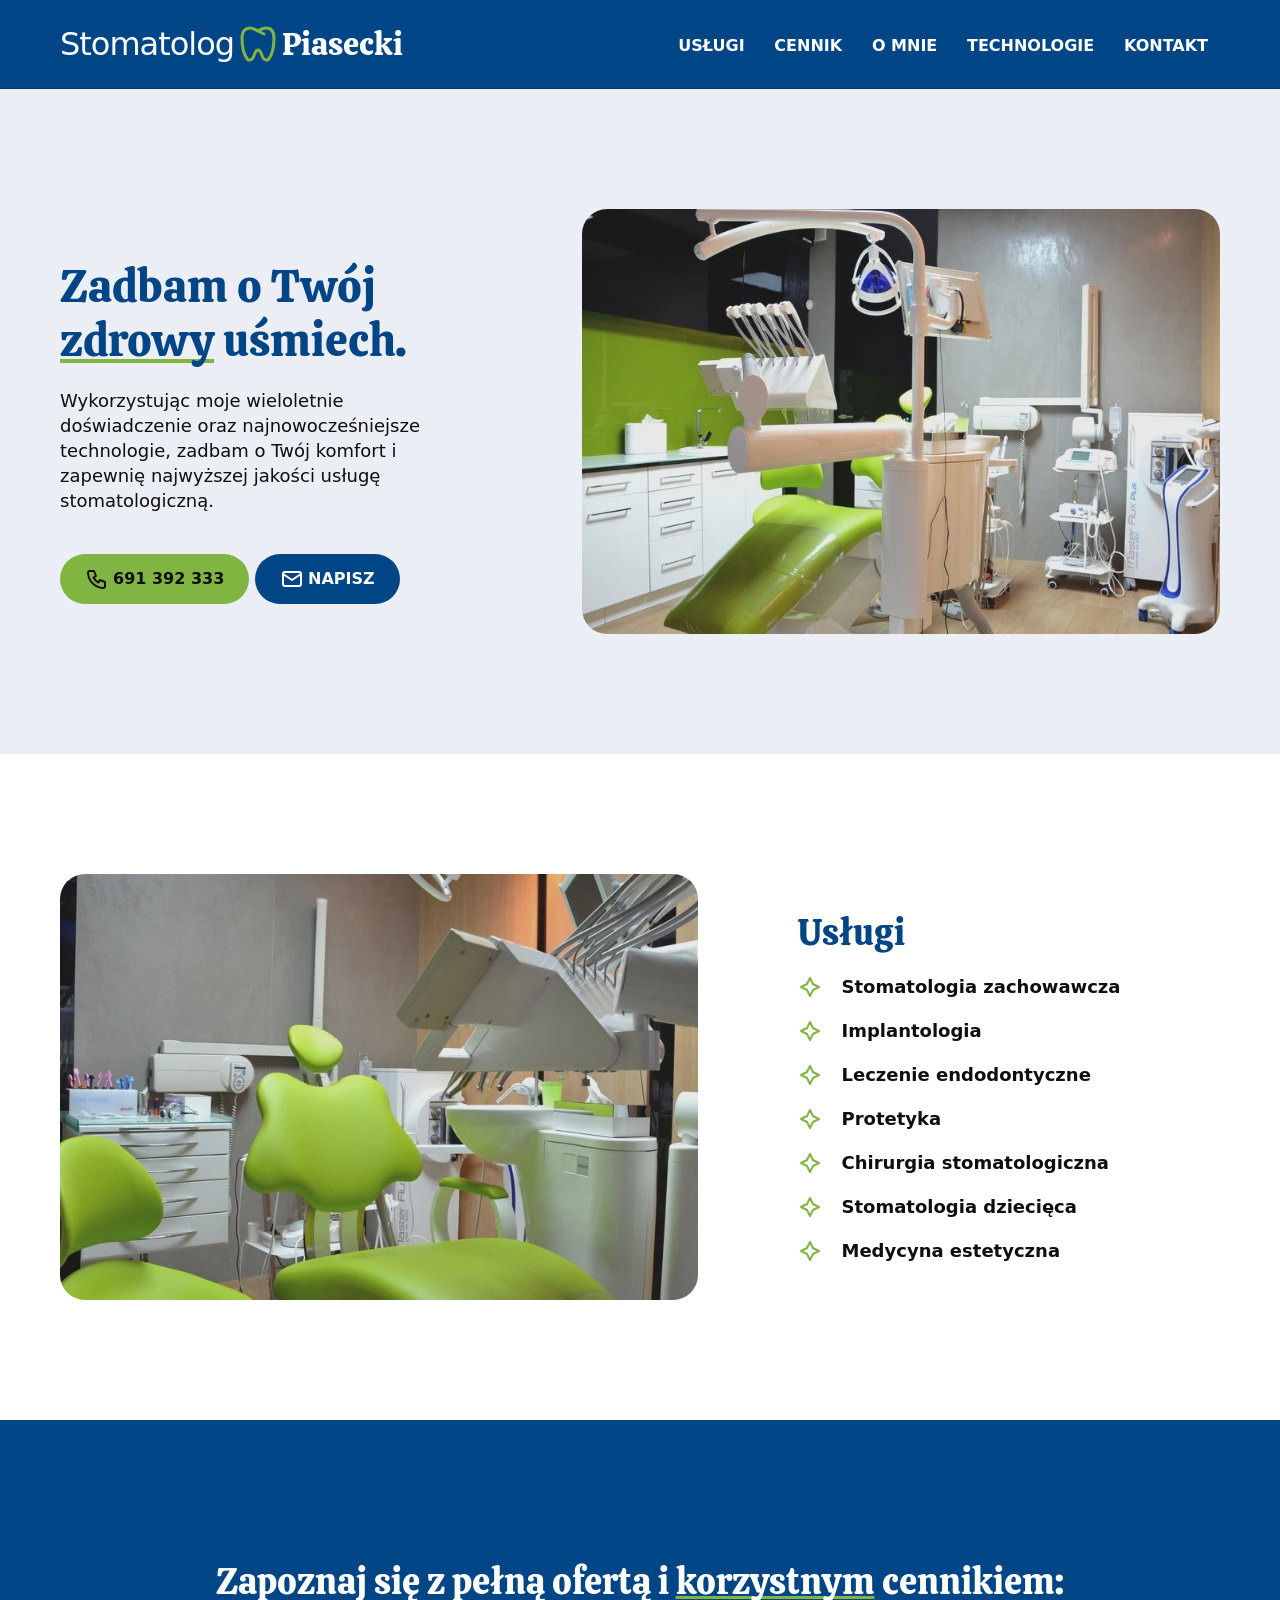
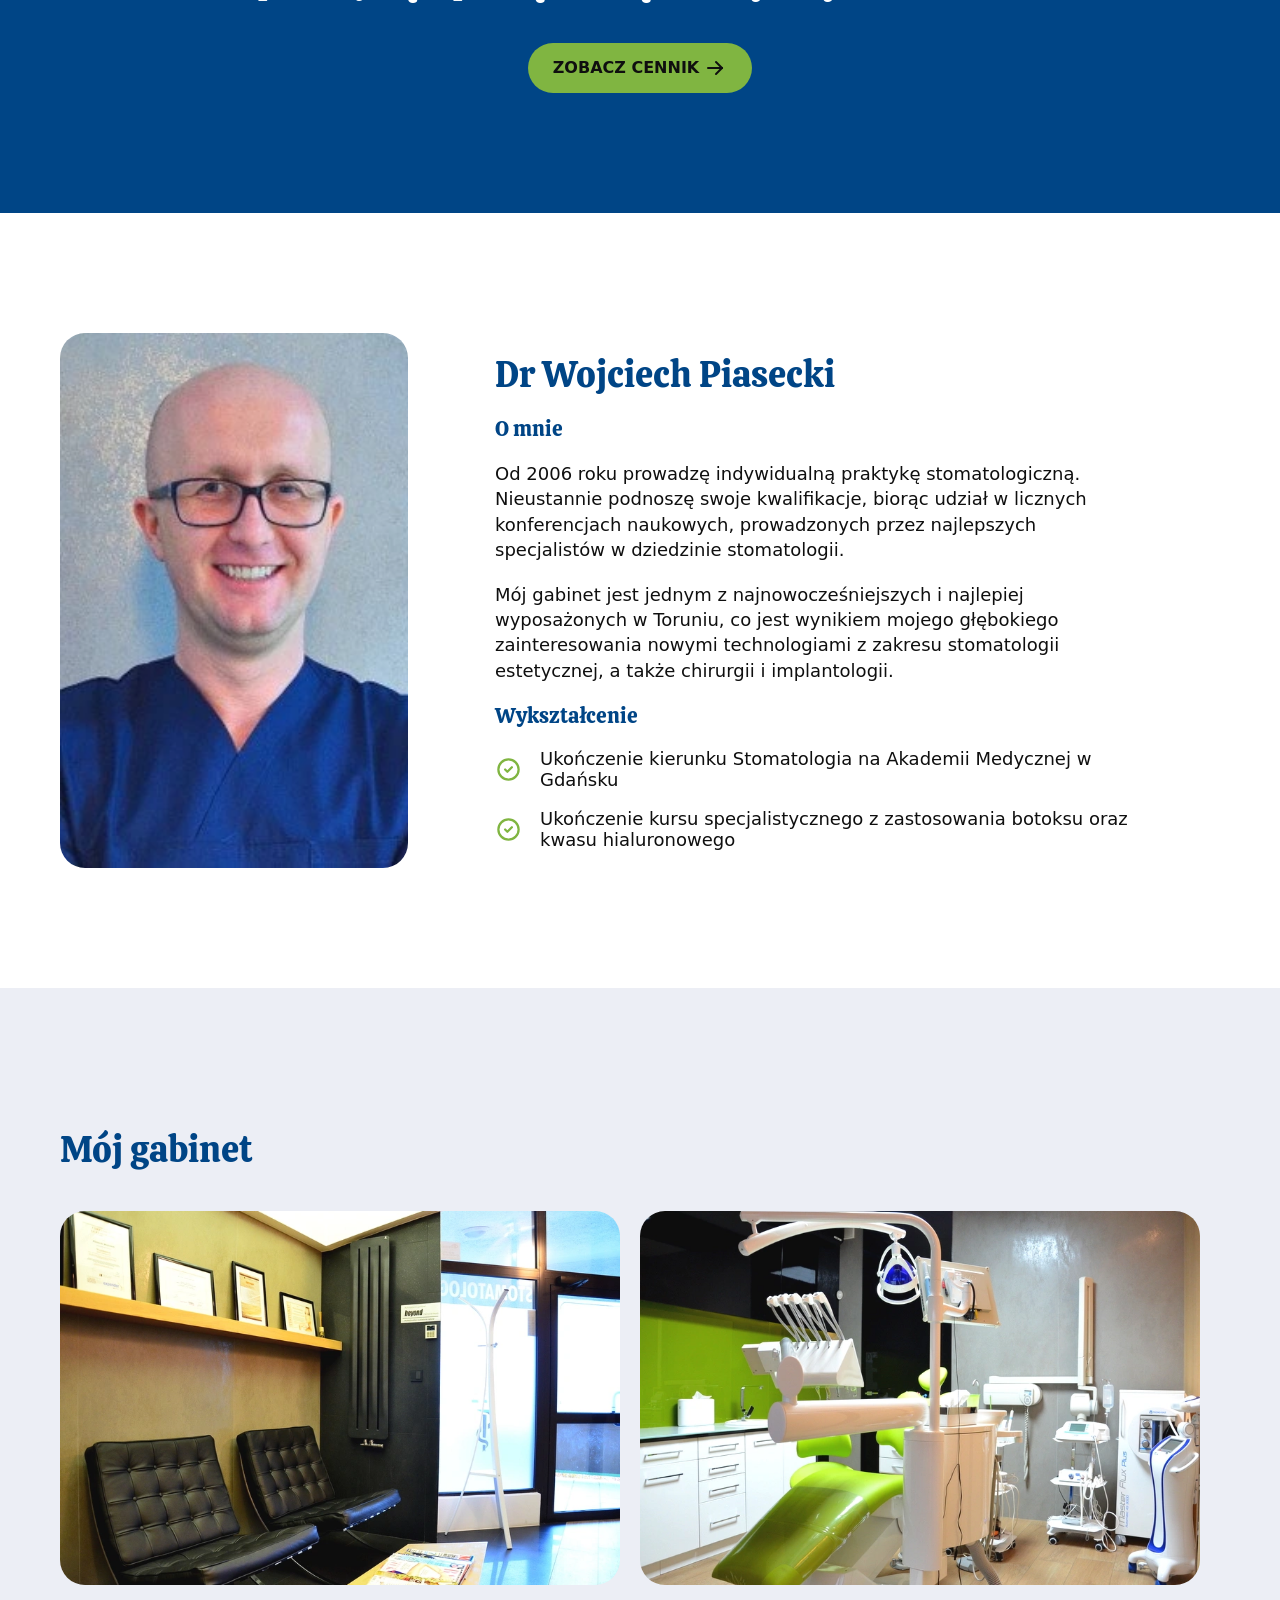
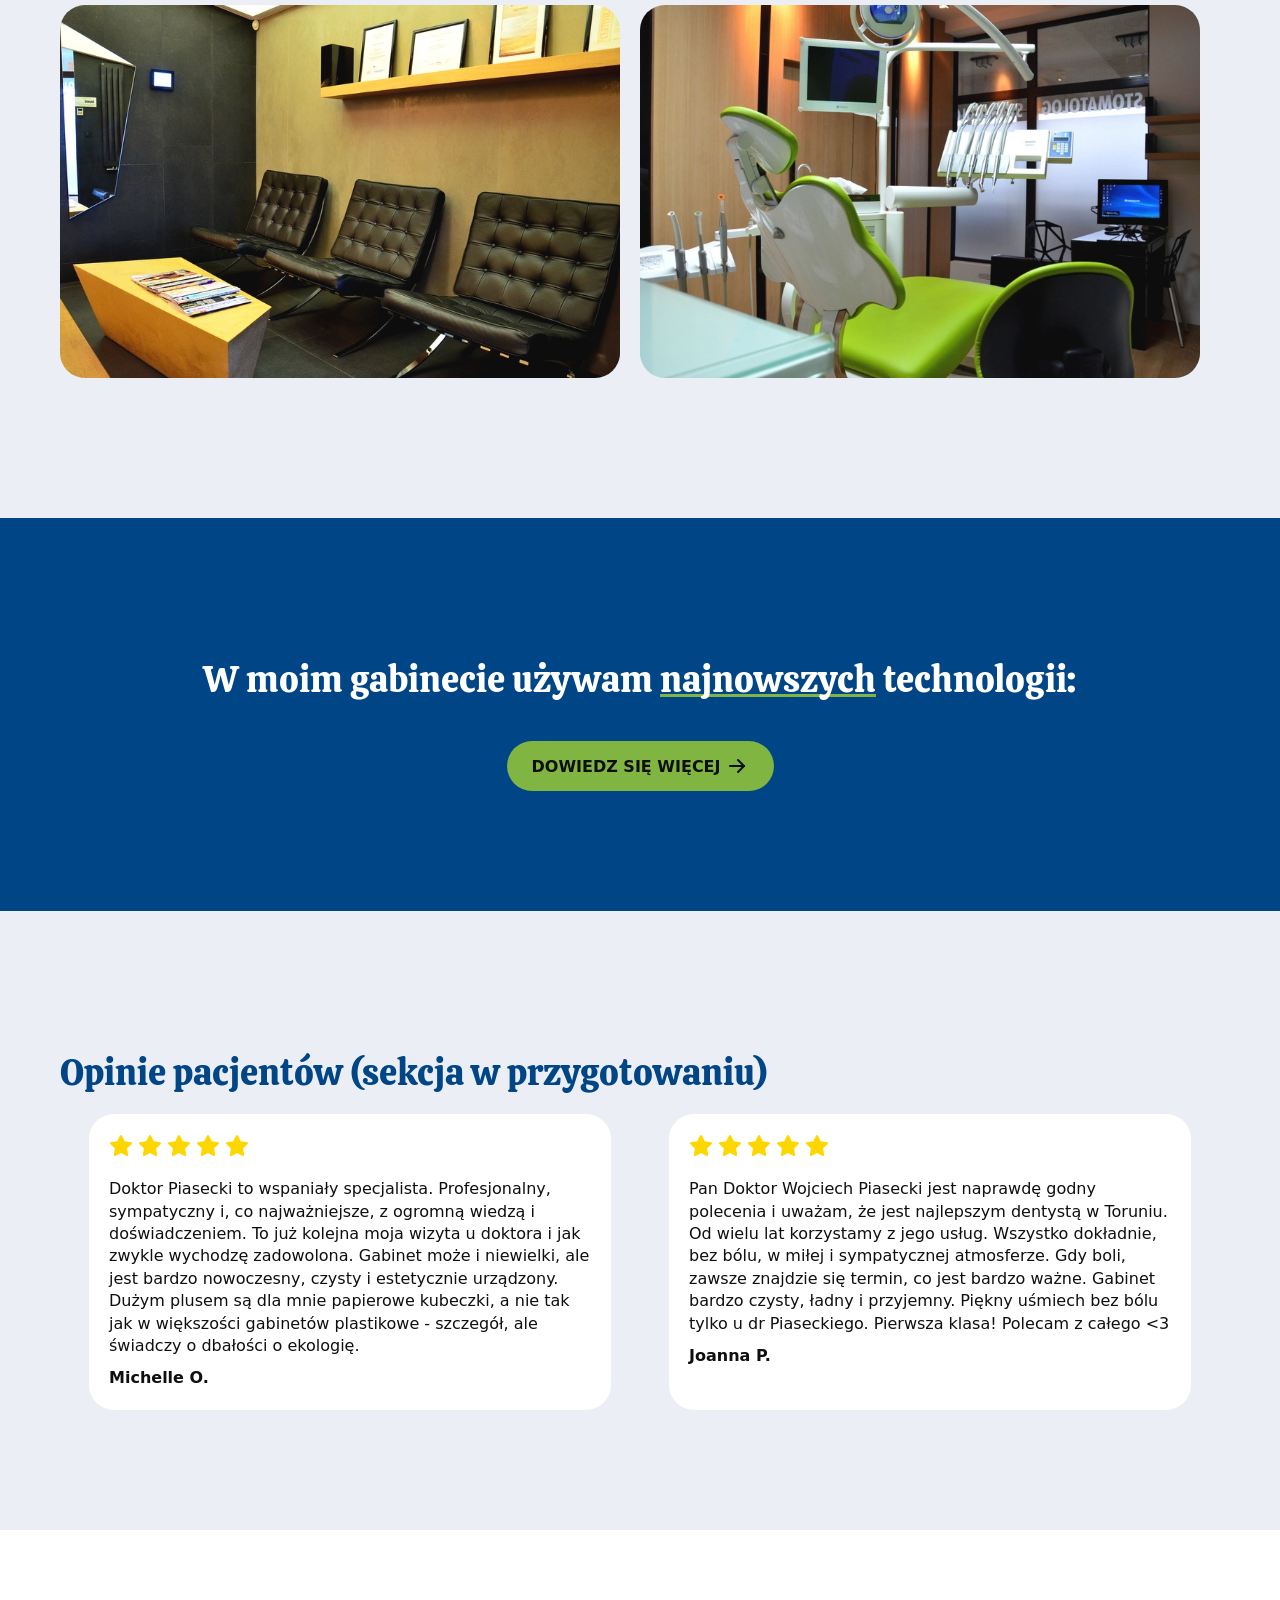
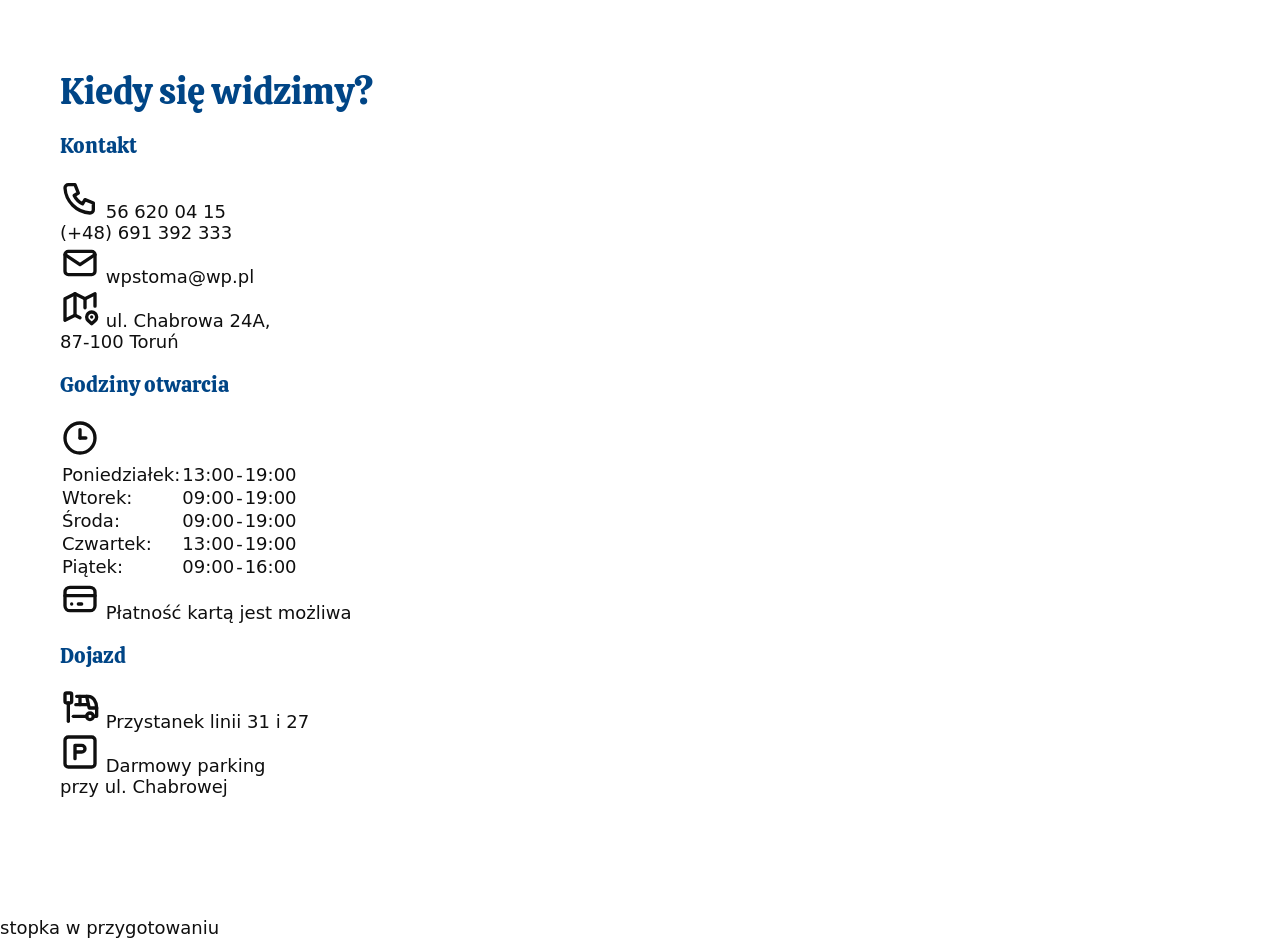
==== index.html @ 1c148c31 "Update index.html" ====
<!DOCTYPE html>
<html lang="pl">
	<head>
		<meta charset="UTF-8" />
		<meta name="viewport" content="width=device-width, initial-scale=1.0" />

		<title>Dentysta Toruń Wrzosy | Stomatolog Wojciech Piasecki</title>
		<meta
			name="description"
			content="Najlepszy i najnowocześniejszy gabinet dentystyczny w Toruniu." />

		<link rel="stylesheet" href="./css/style.min.css" />

		<script defer src="./js/main.min.js"></script>
	</head>
	<body>
		<nav class="navbar">
	<div class="navbar__container">
		<a class="logo" href="/">
			<span class="logo__stomatolog">Stomatolog</span>
			<svg
				xmlns="http://www.w3.org/2000/svg"
				class="icon icon-tabler icon-tabler-dental"
				width="40"
				height="40"
				viewBox="0 0 24 24"
				stroke-width="1.5"
				stroke="currentColor"
				fill="none"
				stroke-linecap="round"
				stroke-linejoin="round">
				<path stroke="none" d="M0 0h24v24H0z" fill="none"></path>
				<path
					d="M12 5.5c-1.074 -.586 -2.583 -1.5 -4 -1.5c-2.1 0 -4 1.247 -4 5c0 4.899 1.056 8.41 2.671 10.537c.573 .756 1.97 .521 2.567 -.236c.398 -.505 .819 -1.439 1.262 -2.801c.292 -.771 .892 -1.504 1.5 -1.5c.602 0 1.21 .737 1.5 1.5c.443 1.362 .864 2.295 1.262 2.8c.597 .759 2 .993 2.567 .237c1.615 -2.127 2.671 -5.637 2.671 -10.537c0 -3.74 -1.908 -5 -4 -5c-1.423 0 -2.92 .911 -4 1.5z"></path>
				<path d="M12 5.5l3 1.5"></path>
			</svg>
			<span class="logo__piasecki">Piasecki</span>
		</a>

		<div class="navbar__menu">
			<a href="#uslugi">Usługi</a>
			<a href="/cennik">Cennik</a>
			<a href="#o-mnie">O mnie</a>
			<a href="/technologie">Technologie</a>
			<a href="#kontakt">Kontakt</a>
		</div>
		<button class="navbar__hamburger-button">
			<svg
				xmlns="http://www.w3.org/2000/svg"
				class="icon icon-tabler icon-tabler-menu-2"
				width="4rem"
				height="4rem"
				viewBox="0 0 24 24"
				stroke-width="1.5"
				stroke="currentColor"
				fill="none"
				stroke-linecap="round"
				stroke-linejoin="round">
				<path stroke="none" d="M0 0h24v24H0z" fill="none"></path>
				<path d="M4 6l16 0"></path>
				<path d="M4 12l16 0"></path>
				<path d="M4 18l16 0"></path>
			</svg>
		</button>
	</div>
</nav>
		<main>
			<section id="naglowek" class="hero">
				<div class="hero__container container">
					<div class="hero__info">
						<h1>
							Zadbam o Twój
							<span class="underlined">zdrowy</span> uśmiech.
						</h1>
						<p>
							Wykorzystując moje wieloletnie doświadczenie oraz
							najnowocześniejsze technologie, zadbam o Twój
							komfort i zapewnię najwyższej jakości usługę
							stomatologiczną.
						</p>
						<div class="hero__buttons">
							<a
								href="tel:+48691392333"
								class="button button--accent">
								<svg
									xmlns="http://www.w3.org/2000/svg"
									class="icon icon-tabler icon-tabler-phone"
									width="40"
									height="40"
									viewBox="0 0 24 24"
									stroke-width="2"
									stroke="currentColor"
									fill="none"
									stroke-linecap="round"
									stroke-linejoin="round">
									<path
										stroke="none"
										d="M0 0h24v24H0z"
										fill="none"></path>
									<path
										d="M5 4h4l2 5l-2.5 1.5a11 11 0 0 0 5 5l1.5 -2.5l5 2v4a2 2 0 0 1 -2 2a16 16 0 0 1 -15 -15a2 2 0 0 1 2 -2"></path>
								</svg>
								<span>691 392 333</span>
							</a>
							<a href="" class="button">
								<svg
									xmlns="http://www.w3.org/2000/svg"
									class="icon icon-tabler icon-tabler-mail"
									width="40"
									height="40"
									viewBox="0 0 24 24"
									stroke-width="2"
									stroke="currentColor"
									fill="none"
									stroke-linecap="round"
									stroke-linejoin="round">
									<path
										stroke="none"
										d="M0 0h24v24H0z"
										fill="none"></path>
									<path
										d="M3 7a2 2 0 0 1 2 -2h14a2 2 0 0 1 2 2v10a2 2 0 0 1 -2 2h-14a2 2 0 0 1 -2 -2v-10z"></path>
									<path d="M3 7l9 6l9 -6"></path>
								</svg>
								<span>Napisz</span>
							</a>
						</div>
					</div>
					<img
						class="hero__img image"
						src="./img/hero-img.webp"
						alt=""
						loading="lazy" />
				</div>
			</section>
			<section id="uslugi" class="services">
				<div class="services__container container">
					<img
						class="services__img image"
						src="./img/services-img.webp"
						alt=""
						loading="lazy" />
					<div class="services__info">
						<h2>Usługi</h2>
						<ul>
							<li>
								<svg
									xmlns="http://www.w3.org/2000/svg"
									class="icon icon-tabler icon-tabler-flare"
									width="16"
									height="16"
									viewBox="0 0 24 24"
									stroke-width="2"
									stroke="currentColor"
									fill="none"
									stroke-linecap="round"
									stroke-linejoin="round">
									<path
										stroke="none"
										d="M0 0h24v24H0z"
										fill="none"></path>
									<path
										d="M12 3l3 6l6 3l-6 3l-3 6l-3 -6l-6 -3l6 -3z"></path>
								</svg>
								<span>Stomatologia zachowawcza</span>
							</li>
							<li>
								<svg
									xmlns="http://www.w3.org/2000/svg"
									class="icon icon-tabler icon-tabler-flare"
									width="16"
									height="16"
									viewBox="0 0 24 24"
									stroke-width="2"
									stroke="currentColor"
									fill="none"
									stroke-linecap="round"
									stroke-linejoin="round">
									<path
										stroke="none"
										d="M0 0h24v24H0z"
										fill="none"></path>
									<path
										d="M12 3l3 6l6 3l-6 3l-3 6l-3 -6l-6 -3l6 -3z"></path>
								</svg>
								<span>Implantologia</span>
							</li>
							<li>
								<svg
									xmlns="http://www.w3.org/2000/svg"
									class="icon icon-tabler icon-tabler-flare"
									width="16"
									height="16"
									viewBox="0 0 24 24"
									stroke-width="2"
									stroke="currentColor"
									fill="none"
									stroke-linecap="round"
									stroke-linejoin="round">
									<path
										stroke="none"
										d="M0 0h24v24H0z"
										fill="none"></path>
									<path
										d="M12 3l3 6l6 3l-6 3l-3 6l-3 -6l-6 -3l6 -3z"></path>
								</svg>
								<span>Leczenie endodontyczne</span>
							</li>
							<li>
								<svg
									xmlns="http://www.w3.org/2000/svg"
									class="icon icon-tabler icon-tabler-flare"
									width="16"
									height="16"
									viewBox="0 0 24 24"
									stroke-width="2"
									stroke="currentColor"
									fill="none"
									stroke-linecap="round"
									stroke-linejoin="round">
									<path
										stroke="none"
										d="M0 0h24v24H0z"
										fill="none"></path>
									<path
										d="M12 3l3 6l6 3l-6 3l-3 6l-3 -6l-6 -3l6 -3z"></path>
								</svg>
								<span>Protetyka</span>
							</li>
							<li>
								<svg
									xmlns="http://www.w3.org/2000/svg"
									class="icon icon-tabler icon-tabler-flare"
									width="16"
									height="16"
									viewBox="0 0 24 24"
									stroke-width="2"
									stroke="currentColor"
									fill="none"
									stroke-linecap="round"
									stroke-linejoin="round">
									<path
										stroke="none"
										d="M0 0h24v24H0z"
										fill="none"></path>
									<path
										d="M12 3l3 6l6 3l-6 3l-3 6l-3 -6l-6 -3l6 -3z"></path>
								</svg>
								<span>Chirurgia stomatologiczna</span>
							</li>
							<li>
								<svg
									xmlns="http://www.w3.org/2000/svg"
									class="icon icon-tabler icon-tabler-flare"
									width="16"
									height="16"
									viewBox="0 0 24 24"
									stroke-width="2"
									stroke="currentColor"
									fill="none"
									stroke-linecap="round"
									stroke-linejoin="round">
									<path
										stroke="none"
										d="M0 0h24v24H0z"
										fill="none"></path>
									<path
										d="M12 3l3 6l6 3l-6 3l-3 6l-3 -6l-6 -3l6 -3z"></path>
								</svg>
								<span>Stomatologia dziecięca</span>
							</li>
							<li>
								<svg
									xmlns="http://www.w3.org/2000/svg"
									class="icon icon-tabler icon-tabler-flare"
									width="16"
									height="16"
									viewBox="0 0 24 24"
									stroke-width="2"
									stroke="currentColor"
									fill="none"
									stroke-linecap="round"
									stroke-linejoin="round">
									<path
										stroke="none"
										d="M0 0h24v24H0z"
										fill="none"></path>
									<path
										d="M12 3l3 6l6 3l-6 3l-3 6l-3 -6l-6 -3l6 -3z"></path>
								</svg>
								<span>Medycyna estetyczna</span>
							</li>
						</ul>
					</div>
				</div>
			</section>
			<section class="pricelist">
				<div class="pricelist__container container">
					<h2>
						Zapoznaj się z pełną ofertą i
						<span class="underlined">korzystnym</span> cennikiem:
					</h2>
					<a href="" class="button button--accent">
						<span>Zobacz cennik</span>
						<svg
							xmlns="http://www.w3.org/2000/svg"
							class="icon icon-tabler icon-tabler-arrow-right"
							width="40"
							height="40"
							viewBox="0 0 24 24"
							stroke-width="2"
							stroke="currentColor"
							fill="none"
							stroke-linecap="round"
							stroke-linejoin="round">
							<path
								stroke="none"
								d="M0 0h24v24H0z"
								fill="none"></path>
							<path d="M5 12l14 0"></path>
							<path d="M13 18l6 -6"></path>
							<path d="M13 6l6 6"></path>
						</svg>
					</a>
				</div>
			</section>
			<section id="o-mnie" class="about">
				<div class="about__container container">
					<img
						class="about__img image"
						src="./img/about-img.webp"
						alt="Dr Wojciech Piasecki"
						loading="lazy" />
					<div class="about__info">
						<h2>Dr Wojciech Piasecki</h2>
						<h3>O mnie</h3>
						<p>
							Od 2006 roku prowadzę indywidualną praktykę
							stomatologiczną. Nieustannie podnoszę swoje
							kwalifikacje, biorąc udział w licznych konferencjach
							naukowych, prowadzonych przez najlepszych
							specjalistów w dziedzinie stomatologii.
						</p>
						<p>
							Mój gabinet jest jednym z najnowocześniejszych i
							najlepiej wyposażonych w Toruniu, co jest wynikiem
							mojego głębokiego zainteresowania nowymi
							technologiami z zakresu stomatologii estetycznej, a
							także chirurgii i implantologii.
						</p>
						<h3>Wykształcenie</h3>
						<ul>
							<li>
								<svg
									xmlns="http://www.w3.org/2000/svg"
									class="icon icon-tabler icon-tabler-circle-check"
									width="2rem"
									height="2rem"
									viewBox="0 0 24 24"
									stroke-width="2"
									stroke="currentColor"
									fill="none"
									stroke-linecap="round"
									stroke-linejoin="round">
									<path
										stroke="none"
										d="M0 0h24v24H0z"
										fill="none"></path>
									<path
										d="M12 12m-9 0a9 9 0 1 0 18 0a9 9 0 1 0 -18 0"></path>
									<path d="M9 12l2 2l4 -4"></path>
								</svg>
								<span
									>Ukończenie kierunku Stomatologia na
									Akademii Medycznej w Gdańsku</span
								>
							</li>
							<li>
								<svg
									xmlns="http://www.w3.org/2000/svg"
									class="icon icon-tabler icon-tabler-circle-check"
									width="2rem"
									height="2rem"
									viewBox="0 0 24 24"
									stroke-width="2"
									stroke="currentColor"
									fill="none"
									stroke-linecap="round"
									stroke-linejoin="round">
									<path
										stroke="none"
										d="M0 0h24v24H0z"
										fill="none"></path>
									<path
										d="M12 12m-9 0a9 9 0 1 0 18 0a9 9 0 1 0 -18 0"></path>
									<path d="M9 12l2 2l4 -4"></path>
								</svg>
								<span
									>Ukończenie kursu specjalistycznego z
									zastosowania botoksu oraz kwasu
									hialuronowego</span
								>
							</li>
						</ul>
					</div>
				</div>
			</section>
			<section class="office">
				<div class="office__container container">
					<h2>Mój gabinet</h2>
				</div>

				<div class="office__image-container">
					<img
						src="../img/office-2.webp"
						alt="Fotele w poczekalni"
						class="image office__image-1" />
					<img
						src="../img/office-3.webp"
						alt="Wejście do gabinetu"
						class="image office__image-2" />
					<img
						src="../img/office-1.webp"
						alt="Fotel dentystyczny"
						class="image office__image-3" />
					<img
						src="../img/office-4.webp"
						alt="Gabinet"
						class="image office__image-4" />
				</div>
			</section>
			<section class="technologies">
				<div class="technologies__container container">
					<h2>
						W moim gabinecie używam
						<span class="underlined">najnowszych</span> technologii:
					</h2>
					<a href="" class="button button--accent">
						<span>Dowiedz się więcej</span>
						<svg
							xmlns="http://www.w3.org/2000/svg"
							class="icon icon-tabler icon-tabler-arrow-right"
							width="40"
							height="40"
							viewBox="0 0 24 24"
							stroke-width="2"
							stroke="currentColor"
							fill="none"
							stroke-linecap="round"
							stroke-linejoin="round">
							<path
								stroke="none"
								d="M0 0h24v24H0z"
								fill="none"></path>
							<path d="M5 12l14 0"></path>
							<path d="M13 18l6 -6"></path>
							<path d="M13 6l6 6"></path></svg
					></a>
				</div>
			</section>
			<section class="opinions">
				<div class="opinions__container container">
					<h2>Opinie pacjentów (sekcja w przygotowaniu)</h2>

					<div class="opinions__slider">
						<div class="testimonial">
							<div class="testimonial__stars">
								<svg
									xmlns="http://www.w3.org/2000/svg"
									class="icon icon-tabler icon-tabler-star-filled"
									width="40"
									height="40"
									viewBox="0 0 24 24"
									stroke-width="2"
									stroke="currentColor"
									fill="none"
									stroke-linecap="round"
									stroke-linejoin="round">
									<path
										stroke="none"
										d="M0 0h24v24H0z"
										fill="none"></path>
									<path
										d="M8.243 7.34l-6.38 .925l-.113 .023a1 1 0 0 0 -.44 1.684l4.622 4.499l-1.09 6.355l-.013 .11a1 1 0 0 0 1.464 .944l5.706 -3l5.693 3l.1 .046a1 1 0 0 0 1.352 -1.1l-1.091 -6.355l4.624 -4.5l.078 -.085a1 1 0 0 0 -.633 -1.62l-6.38 -.926l-2.852 -5.78a1 1 0 0 0 -1.794 0l-2.853 5.78z"
										stroke-width="0"
										fill="currentColor"></path>
								</svg>
								<svg
									xmlns="http://www.w3.org/2000/svg"
									class="icon icon-tabler icon-tabler-star-filled"
									width="40"
									height="40"
									viewBox="0 0 24 24"
									stroke-width="2"
									stroke="currentColor"
									fill="none"
									stroke-linecap="round"
									stroke-linejoin="round">
									<path
										stroke="none"
										d="M0 0h24v24H0z"
										fill="none"></path>
									<path
										d="M8.243 7.34l-6.38 .925l-.113 .023a1 1 0 0 0 -.44 1.684l4.622 4.499l-1.09 6.355l-.013 .11a1 1 0 0 0 1.464 .944l5.706 -3l5.693 3l.1 .046a1 1 0 0 0 1.352 -1.1l-1.091 -6.355l4.624 -4.5l.078 -.085a1 1 0 0 0 -.633 -1.62l-6.38 -.926l-2.852 -5.78a1 1 0 0 0 -1.794 0l-2.853 5.78z"
										stroke-width="0"
										fill="currentColor"></path>
								</svg>
								<svg
									xmlns="http://www.w3.org/2000/svg"
									class="icon icon-tabler icon-tabler-star-filled"
									width="40"
									height="40"
									viewBox="0 0 24 24"
									stroke-width="2"
									stroke="currentColor"
									fill="none"
									stroke-linecap="round"
									stroke-linejoin="round">
									<path
										stroke="none"
										d="M0 0h24v24H0z"
										fill="none"></path>
									<path
										d="M8.243 7.34l-6.38 .925l-.113 .023a1 1 0 0 0 -.44 1.684l4.622 4.499l-1.09 6.355l-.013 .11a1 1 0 0 0 1.464 .944l5.706 -3l5.693 3l.1 .046a1 1 0 0 0 1.352 -1.1l-1.091 -6.355l4.624 -4.5l.078 -.085a1 1 0 0 0 -.633 -1.62l-6.38 -.926l-2.852 -5.78a1 1 0 0 0 -1.794 0l-2.853 5.78z"
										stroke-width="0"
										fill="currentColor"></path>
								</svg>
								<svg
									xmlns="http://www.w3.org/2000/svg"
									class="icon icon-tabler icon-tabler-star-filled"
									width="40"
									height="40"
									viewBox="0 0 24 24"
									stroke-width="2"
									stroke="currentColor"
									fill="none"
									stroke-linecap="round"
									stroke-linejoin="round">
									<path
										stroke="none"
										d="M0 0h24v24H0z"
										fill="none"></path>
									<path
										d="M8.243 7.34l-6.38 .925l-.113 .023a1 1 0 0 0 -.44 1.684l4.622 4.499l-1.09 6.355l-.013 .11a1 1 0 0 0 1.464 .944l5.706 -3l5.693 3l.1 .046a1 1 0 0 0 1.352 -1.1l-1.091 -6.355l4.624 -4.5l.078 -.085a1 1 0 0 0 -.633 -1.62l-6.38 -.926l-2.852 -5.78a1 1 0 0 0 -1.794 0l-2.853 5.78z"
										stroke-width="0"
										fill="currentColor"></path>
								</svg>
								<svg
									xmlns="http://www.w3.org/2000/svg"
									class="icon icon-tabler icon-tabler-star-filled"
									width="40"
									height="40"
									viewBox="0 0 24 24"
									stroke-width="2"
									stroke="currentColor"
									fill="none"
									stroke-linecap="round"
									stroke-linejoin="round">
									<path
										stroke="none"
										d="M0 0h24v24H0z"
										fill="none"></path>
									<path
										d="M8.243 7.34l-6.38 .925l-.113 .023a1 1 0 0 0 -.44 1.684l4.622 4.499l-1.09 6.355l-.013 .11a1 1 0 0 0 1.464 .944l5.706 -3l5.693 3l.1 .046a1 1 0 0 0 1.352 -1.1l-1.091 -6.355l4.624 -4.5l.078 -.085a1 1 0 0 0 -.633 -1.62l-6.38 -.926l-2.852 -5.78a1 1 0 0 0 -1.794 0l-2.853 5.78z"
										stroke-width="0"
										fill="currentColor"></path>
								</svg>
							</div>
							<p class="testimonial__text">
								Doktor Piasecki to wspaniały specjalista.
								Profesjonalny, sympatyczny i, co najważniejsze,
								z ogromną wiedzą i doświadczeniem. To już
								kolejna moja wizyta u doktora i jak zwykle
								wychodzę zadowolona. Gabinet może i niewielki,
								ale jest bardzo nowoczesny, czysty i estetycznie
								urządzony. Dużym plusem są dla mnie papierowe
								kubeczki, a nie tak jak w większości gabinetów
								plastikowe - szczegół, ale świadczy o dbałości o
								ekologię.
							</p>
							<p class="testimonial__author">Michelle O.</p>
						</div>
						<div class="testimonial">
							<div class="testimonial__stars">
								<svg
									xmlns="http://www.w3.org/2000/svg"
									class="icon icon-tabler icon-tabler-star-filled"
									width="40"
									height="40"
									viewBox="0 0 24 24"
									stroke-width="2"
									stroke="currentColor"
									fill="none"
									stroke-linecap="round"
									stroke-linejoin="round">
									<path
										stroke="none"
										d="M0 0h24v24H0z"
										fill="none"></path>
									<path
										d="M8.243 7.34l-6.38 .925l-.113 .023a1 1 0 0 0 -.44 1.684l4.622 4.499l-1.09 6.355l-.013 .11a1 1 0 0 0 1.464 .944l5.706 -3l5.693 3l.1 .046a1 1 0 0 0 1.352 -1.1l-1.091 -6.355l4.624 -4.5l.078 -.085a1 1 0 0 0 -.633 -1.62l-6.38 -.926l-2.852 -5.78a1 1 0 0 0 -1.794 0l-2.853 5.78z"
										stroke-width="0"
										fill="currentColor"></path>
								</svg>
								<svg
									xmlns="http://www.w3.org/2000/svg"
									class="icon icon-tabler icon-tabler-star-filled"
									width="40"
									height="40"
									viewBox="0 0 24 24"
									stroke-width="2"
									stroke="currentColor"
									fill="none"
									stroke-linecap="round"
									stroke-linejoin="round">
									<path
										stroke="none"
										d="M0 0h24v24H0z"
										fill="none"></path>
									<path
										d="M8.243 7.34l-6.38 .925l-.113 .023a1 1 0 0 0 -.44 1.684l4.622 4.499l-1.09 6.355l-.013 .11a1 1 0 0 0 1.464 .944l5.706 -3l5.693 3l.1 .046a1 1 0 0 0 1.352 -1.1l-1.091 -6.355l4.624 -4.5l.078 -.085a1 1 0 0 0 -.633 -1.62l-6.38 -.926l-2.852 -5.78a1 1 0 0 0 -1.794 0l-2.853 5.78z"
										stroke-width="0"
										fill="currentColor"></path>
								</svg>
								<svg
									xmlns="http://www.w3.org/2000/svg"
									class="icon icon-tabler icon-tabler-star-filled"
									width="40"
									height="40"
									viewBox="0 0 24 24"
									stroke-width="2"
									stroke="currentColor"
									fill="none"
									stroke-linecap="round"
									stroke-linejoin="round">
									<path
										stroke="none"
										d="M0 0h24v24H0z"
										fill="none"></path>
									<path
										d="M8.243 7.34l-6.38 .925l-.113 .023a1 1 0 0 0 -.44 1.684l4.622 4.499l-1.09 6.355l-.013 .11a1 1 0 0 0 1.464 .944l5.706 -3l5.693 3l.1 .046a1 1 0 0 0 1.352 -1.1l-1.091 -6.355l4.624 -4.5l.078 -.085a1 1 0 0 0 -.633 -1.62l-6.38 -.926l-2.852 -5.78a1 1 0 0 0 -1.794 0l-2.853 5.78z"
										stroke-width="0"
										fill="currentColor"></path>
								</svg>
								<svg
									xmlns="http://www.w3.org/2000/svg"
									class="icon icon-tabler icon-tabler-star-filled"
									width="40"
									height="40"
									viewBox="0 0 24 24"
									stroke-width="2"
									stroke="currentColor"
									fill="none"
									stroke-linecap="round"
									stroke-linejoin="round">
									<path
										stroke="none"
										d="M0 0h24v24H0z"
										fill="none"></path>
									<path
										d="M8.243 7.34l-6.38 .925l-.113 .023a1 1 0 0 0 -.44 1.684l4.622 4.499l-1.09 6.355l-.013 .11a1 1 0 0 0 1.464 .944l5.706 -3l5.693 3l.1 .046a1 1 0 0 0 1.352 -1.1l-1.091 -6.355l4.624 -4.5l.078 -.085a1 1 0 0 0 -.633 -1.62l-6.38 -.926l-2.852 -5.78a1 1 0 0 0 -1.794 0l-2.853 5.78z"
										stroke-width="0"
										fill="currentColor"></path>
								</svg>
								<svg
									xmlns="http://www.w3.org/2000/svg"
									class="icon icon-tabler icon-tabler-star-filled"
									width="40"
									height="40"
									viewBox="0 0 24 24"
									stroke-width="2"
									stroke="currentColor"
									fill="none"
									stroke-linecap="round"
									stroke-linejoin="round">
									<path
										stroke="none"
										d="M0 0h24v24H0z"
										fill="none"></path>
									<path
										d="M8.243 7.34l-6.38 .925l-.113 .023a1 1 0 0 0 -.44 1.684l4.622 4.499l-1.09 6.355l-.013 .11a1 1 0 0 0 1.464 .944l5.706 -3l5.693 3l.1 .046a1 1 0 0 0 1.352 -1.1l-1.091 -6.355l4.624 -4.5l.078 -.085a1 1 0 0 0 -.633 -1.62l-6.38 -.926l-2.852 -5.78a1 1 0 0 0 -1.794 0l-2.853 5.78z"
										stroke-width="0"
										fill="currentColor"></path>
								</svg>
							</div>
							<p class="testimonial__text">
								Pan Doktor Wojciech Piasecki jest naprawdę godny
								polecenia i uważam, że jest najlepszym dentystą
								w Toruniu. Od wielu lat korzystamy z jego usług.
								Wszystko dokładnie, bez bólu, w miłej i
								sympatycznej atmosferze. Gdy boli, zawsze
								znajdzie się termin, co jest bardzo ważne.
								Gabinet bardzo czysty, ładny i przyjemny. Piękny
								uśmiech bez bólu tylko u dr Piaseckiego.
								Pierwsza klasa! Polecam z całego <3
							</p>
							<p class="testimonial__author">Joanna P.</p>
						</div>
					</div>
				</div>
			</section>
			<section class="contact" id="kontakt">
				<div class="contact__container container">
					<h2>Kiedy się widzimy?</h2>
					<div class="contact__wrapper">
						<div class="contact__info">
							<h3>Kontakt</h3>
							<div class="contact__info__row">
								<svg
									xmlns="http://www.w3.org/2000/svg"
									class="icon icon-tabler icon-tabler-phone"
									width="40"
									height="40"
									viewBox="0 0 24 24"
									stroke-width="2"
									stroke="currentColor"
									fill="none"
									stroke-linecap="round"
									stroke-linejoin="round">
									<path
										stroke="none"
										d="M0 0h24v24H0z"
										fill="none"></path>
									<path
										d="M5 4h4l2 5l-2.5 1.5a11 11 0 0 0 5 5l1.5 -2.5l5 2v4a2 2 0 0 1 -2 2a16 16 0 0 1 -15 -15a2 2 0 0 1 2 -2"></path>
								</svg>
								<span
									>56 620 04 15 <br />
									(+48) 691 392 333</span
								>
							</div>
							<div class="contact__info__row">
								<svg
									xmlns="http://www.w3.org/2000/svg"
									class="icon icon-tabler icon-tabler-mail"
									width="40"
									height="40"
									viewBox="0 0 24 24"
									stroke-width="2"
									stroke="currentColor"
									fill="none"
									stroke-linecap="round"
									stroke-linejoin="round">
									<path
										stroke="none"
										d="M0 0h24v24H0z"
										fill="none"></path>
									<path
										d="M3 7a2 2 0 0 1 2 -2h14a2 2 0 0 1 2 2v10a2 2 0 0 1 -2 2h-14a2 2 0 0 1 -2 -2v-10z"></path>
									<path d="M3 7l9 6l9 -6"></path>
								</svg>
								<span>wpstoma@wp.pl</span>
							</div>
							<div class="contact__info__row">
								<svg
									xmlns="http://www.w3.org/2000/svg"
									class="icon icon-tabler icon-tabler-map-2"
									width="40"
									height="40"
									viewBox="0 0 24 24"
									stroke-width="2"
									stroke="currentColor"
									fill="none"
									stroke-linecap="round"
									stroke-linejoin="round">
									<path
										stroke="none"
										d="M0 0h24v24H0z"
										fill="none"></path>
									<path
										d="M12 18.5l-3 -1.5l-6 3v-13l6 -3l6 3l6 -3v7.5"></path>
									<path d="M9 4v13"></path>
									<path d="M15 7v5.5"></path>
									<path
										d="M21.121 20.121a3 3 0 1 0 -4.242 0c.418 .419 1.125 1.045 2.121 1.879c1.051 -.89 1.759 -1.516 2.121 -1.879z"></path>
									<path d="M19 18v.01"></path>
								</svg>
								<span>
									ul. Chabrowa 24A, <br />
									87-100 Toruń
								</span>
							</div>
						</div>
						<div class="contact__info">
							<h3>Godziny otwarcia</h3>
							<div class="contact__info__row">
								<svg
									xmlns="http://www.w3.org/2000/svg"
									class="icon icon-tabler icon-tabler-clock-hour-3"
									width="40"
									height="40"
									viewBox="0 0 24 24"
									stroke-width="2"
									stroke="currentColor"
									fill="none"
									stroke-linecap="round"
									stroke-linejoin="round">
									<path
										stroke="none"
										d="M0 0h24v24H0z"
										fill="none"></path>
									<path
										d="M12 12m-9 0a9 9 0 1 0 18 0a9 9 0 1 0 -18 0"></path>
									<path d="M12 12h3.5"></path>
									<path d="M12 7v5"></path>
								</svg>
								<table>
									<tr>
										<td class="first-column">
											Poniedziałek:
										</td>
										<td>13:00</td>
										<td>-</td>
										<td>19:00</td>
									</tr>
									<tr>
										<td class="first-column">Wtorek:</td>
										<td>09:00</td>
										<td>-</td>
										<td>19:00</td>
									</tr>
									<tr>
										<td class="first-column">Środa:</td>
										<td>09:00</td>
										<td>-</td>
										<td>19:00</td>
									</tr>
									<tr>
										<td class="first-column">Czwartek:</td>
										<td>13:00</td>
										<td>-</td>
										<td>19:00</td>
									</tr>
									<tr>
										<td class="first-column">Piątek:</td>
										<td>09:00</td>
										<td>-</td>
										<td>16:00</td>
									</tr>
								</table>
							</div>
							<div class="contact__info__row">
								<svg
									xmlns="http://www.w3.org/2000/svg"
									class="icon icon-tabler icon-tabler-credit-card"
									width="40"
									height="40"
									viewBox="0 0 24 24"
									stroke-width="2"
									stroke="currentColor"
									fill="none"
									stroke-linecap="round"
									stroke-linejoin="round">
									<path
										stroke="none"
										d="M0 0h24v24H0z"
										fill="none"></path>
									<path
										d="M3 5m0 3a3 3 0 0 1 3 -3h12a3 3 0 0 1 3 3v8a3 3 0 0 1 -3 3h-12a3 3 0 0 1 -3 -3z"></path>
									<path d="M3 10l18 0"></path>
									<path d="M7 15l.01 0"></path>
									<path d="M11 15l2 0"></path>
								</svg>
								<span>Płatność kartą jest możliwa</span>
							</div>
						</div>
						<div class="contact__info">
							<h3>Dojazd</h3>
							<div class="contact__info__row">
								<svg
									xmlns="http://www.w3.org/2000/svg"
									class="icon icon-tabler icon-tabler-bus-stop"
									width="40"
									height="40"
									viewBox="0 0 24 24"
									stroke-width="2"
									stroke="currentColor"
									fill="none"
									stroke-linecap="round"
									stroke-linejoin="round">
									<path
										stroke="none"
										d="M0 0h24v24H0z"
										fill="none"></path>
									<path
										d="M3 3m0 1a1 1 0 0 1 1 -1h2a1 1 0 0 1 1 1v4a1 1 0 0 1 -1 1h-2a1 1 0 0 1 -1 -1z"></path>
									<path
										d="M18 17m-2 0a2 2 0 1 0 4 0a2 2 0 1 0 -4 0"></path>
									<path
										d="M10 5h7c2.761 0 5 3.134 5 7v5h-2"></path>
									<path d="M16 17h-8"></path>
									<path d="M16 5l1.5 7h4.5"></path>
									<path d="M9.5 10h7.5"></path>
									<path d="M12 5v5"></path>
									<path d="M5 9v11"></path>
								</svg>
								<span>Przystanek linii 31 i 27</span>
							</div>
							<div class="contact__info__row">
								<svg
									xmlns="http://www.w3.org/2000/svg"
									class="icon icon-tabler icon-tabler-parking"
									width="40"
									height="40"
									viewBox="0 0 24 24"
									stroke-width="2"
									stroke="currentColor"
									fill="none"
									stroke-linecap="round"
									stroke-linejoin="round">
									<path
										stroke="none"
										d="M0 0h24v24H0z"
										fill="none"></path>
									<path
										d="M3 3m0 2a2 2 0 0 1 2 -2h14a2 2 0 0 1 2 2v14a2 2 0 0 1 -2 2h-14a2 2 0 0 1 -2 -2z"></path>
									<path
										d="M9 16v-8h4a2 2 0 0 1 0 4h-4"></path>
								</svg>
								<span
									>Darmowy parking <br />
									przy ul. Chabrowej</span
								>
							</div>
						</div>
					</div>
				</div>
			</section>
			<footer class="footer">
	<div class="footer__container">stopka w przygotowaniu</div>
</footer>
		</main>
	</body>
</html>
---- css/style.min.css ----
@import url("https://fonts.googleapis.com/css2?family=Calistoga&display=swap");:root{--bg:#fff;--bg-dark:#eceef5;--text:#0f0f0f;--text-light:#fff;--text-accent1:#004586;--accent1:#004586;--accent2:#80b541}@media (prefers-color-scheme:dark){:root{--bg:#222628;--bg-dark:#191a1c;--text:#f1f1f1;--text-light:#dfdcd7;--text-accent1:#7cc4fd;--accent1:#004586;--accent2:#80b541}}*,:after,:before{box-sizing:border-box;margin:0;padding:0}html{font-size:62.5%;scroll-behavior:smooth}body{color:var(--text);background-color:var(--bg);font-family:system-ui,sans-serif;font-size:1.8rem}h1,h2,h3,h4,h5,h6{margin:2rem 0;color:var(--text-accent1);font-family:Calistoga,cursive;font-weight:400;line-height:1.2}h1{font-size:4.5rem}h2{font-size:3.6rem}p{line-height:1.4}.button{display:inline-flex;justify-content:center;align-items:center;position:relative;padding:1.2rem 2.4rem;color:var(--text-light);background-color:var(--accent1);border-radius:4rem;border:1px solid transparent;font-size:1.6rem;font-weight:700;text-decoration:none;text-transform:uppercase;cursor:pointer}.button>*{position:relative;z-index:2}.button :first-child{margin-right:.4rem}.button>svg{width:2.4rem;height:2.4rem}.button--accent{color:var(--text);background-color:var(--accent2)}.button:after{content:"";position:absolute;width:100%;height:100%;background-color:#fff;border-radius:4rem;opacity:0;transition:opacity .2s;z-index:1}.button:hover:after{opacity:.2}.container{margin:auto;padding:6rem 2rem}.image{max-width:100%;border-radius:25px;aspect-ratio:3/2;-o-object-fit:cover;object-fit:cover;transition:scale .6s}.underlined{-webkit-text-decoration:var(--accent2) underline;text-decoration:var(--accent2) underline;-webkit-text-decoration-skip-ink:none;text-decoration-skip-ink:none;text-decoration-thickness:from-font}.navbar{position:sticky;top:0;width:100%;color:var(--text-light);background-color:var(--accent1);border-bottom:1px solid rgba(0,0,0,.25);z-index:3}.navbar__container{display:flex;justify-content:space-between;align-items:center;padding:2rem;height:100%;margin:auto}.navbar__menu{display:none}.navbar__menu>a{position:relative;margin:0 1.2rem;padding:.4rem 0;color:var(--text-light);border-bottom:.2rem solid transparent;font-size:1.6rem;font-weight:700;text-decoration:none;text-transform:uppercase;transition:border .2s,color .2s}.navbar__menu>a:after{content:"";position:absolute;left:0;bottom:0;width:0;height:.3rem;background-color:var(--accent2);transition:width .2s}.navbar__menu>a:hover:after{width:100%}.navbar__hamburger-button{display:inline-block;min-width:4rem;min-height:4rem;color:var(--text-light);background:none;border:none;cursor:pointer}.logo{display:flex;flex-direction:row;align-items:center;color:var(--text-light);font-size:3.2rem;text-decoration:none}.logo__stomatolog{display:none;letter-spacing:-1px}.logo__piasecki{font-family:Calistoga,cursive}.logo>svg{min-width:1.5em;min-height:1.5em;color:var(--accent2)}.hero{background-color:var(--bg-dark)}.hero__container{display:flex;flex-direction:column}.hero__buttons{margin:4rem 0}.services{background-color:var(--bg)}.services__container{display:flex;flex-direction:column}.services__info{margin:auto}.services__info>ul li{display:flex;align-items:center;margin-bottom:2rem;font-weight:700;list-style-type:none}.services__info>ul li svg{margin-right:2rem;width:2.4rem;height:2.4rem;color:var(--accent2)}.services__img{display:none}.about__container{display:flex;flex-direction:column}.about__img{aspect-ratio:1/1}.about__info p{margin-bottom:2rem}.about__info li{display:flex;align-items:center;margin-bottom:1.8rem;list-style-type:none}.about__info li svg{min-width:2.7rem;min-height:2.7rem;margin-right:1.8rem;color:var(--accent2)}.office{background-color:var(--bg-dark)}.office__container.container{padding-bottom:2rem}.office__image-container{display:flex;flex-direction:column;margin:auto;padding:0 2rem 6rem}.office__image-container>.image{margin-bottom:1rem}.pricelist,.technologies{background-color:var(--accent1)}.pricelist__container,.technologies__container{display:flex;flex-direction:column;align-items:center}.pricelist__container h2,.technologies__container h2{margin-bottom:4rem;color:var(--text-light);text-align:center}.opinions{display:none;background-color:var(--bg-dark)}.opinions__slider{display:flex;flex-direction:row;justify-content:space-around}.testimonial{position:relative;padding:2rem;max-width:45%;background-color:var(--bg);border-radius:25px;font-size:1.6rem}.testimonial__stars{margin-bottom:1.6rem;color:gold}.testimonial__stars>svg{height:2.4rem;width:2.4rem}.testimonial__text{margin-bottom:1rem}.testimonial__author{font-weight:700}@media (width <= 375px){.navbar{position:relative}.hero__buttons>.button{margin-bottom:.5rem}}@media (width >= 576px){.container,.navbar__container,.office__image-container{max-width:576px}.logo__stomatolog{display:inline}}@media (width >= 768px){.container,.navbar__container,.office__image-container{max-width:768px}.services__container{flex-direction:row;justify-content:space-between}.services__info{height:-moz-fit-content;height:fit-content;max-width:35%}.services__img{display:block;max-width:55%}}@media (width >= 992px){.container,.navbar__container,.office__image-container{max-width:992px}.navbar__menu{display:block}.navbar__hamburger-button{display:none}.hero__container{flex-direction:row;justify-content:space-between}.hero__info{height:-moz-fit-content;height:fit-content;margin:auto 0;max-width:35%}.hero__buttons{margin-bottom:0}.hero__img{max-width:55%}.about__container{flex-direction:row;justify-content:space-between}.about__img{display:block;max-width:30%}.about__info{height:-moz-fit-content;height:fit-content;margin:auto;max-width:55%}.office__image-container{flex-direction:row;flex-wrap:wrap}.office__image-container>.image{max-width:calc(50% - 2rem);margin-bottom:2rem}.office__image-container>.image:nth-child(2n){margin-left:2rem}}@media (width >= 1200px){.container,.navbar__container,.office__image-container{max-width:1200px}.image:hover{scale:101%}.container{padding:12rem 2rem}.office__image-container{padding-bottom:12rem}.opinions{display:block}}@media (width >= 1400px){.navbar__container,.office__image-container{max-width:1400px}}
/*# sourceMappingURL=[data-uri] */
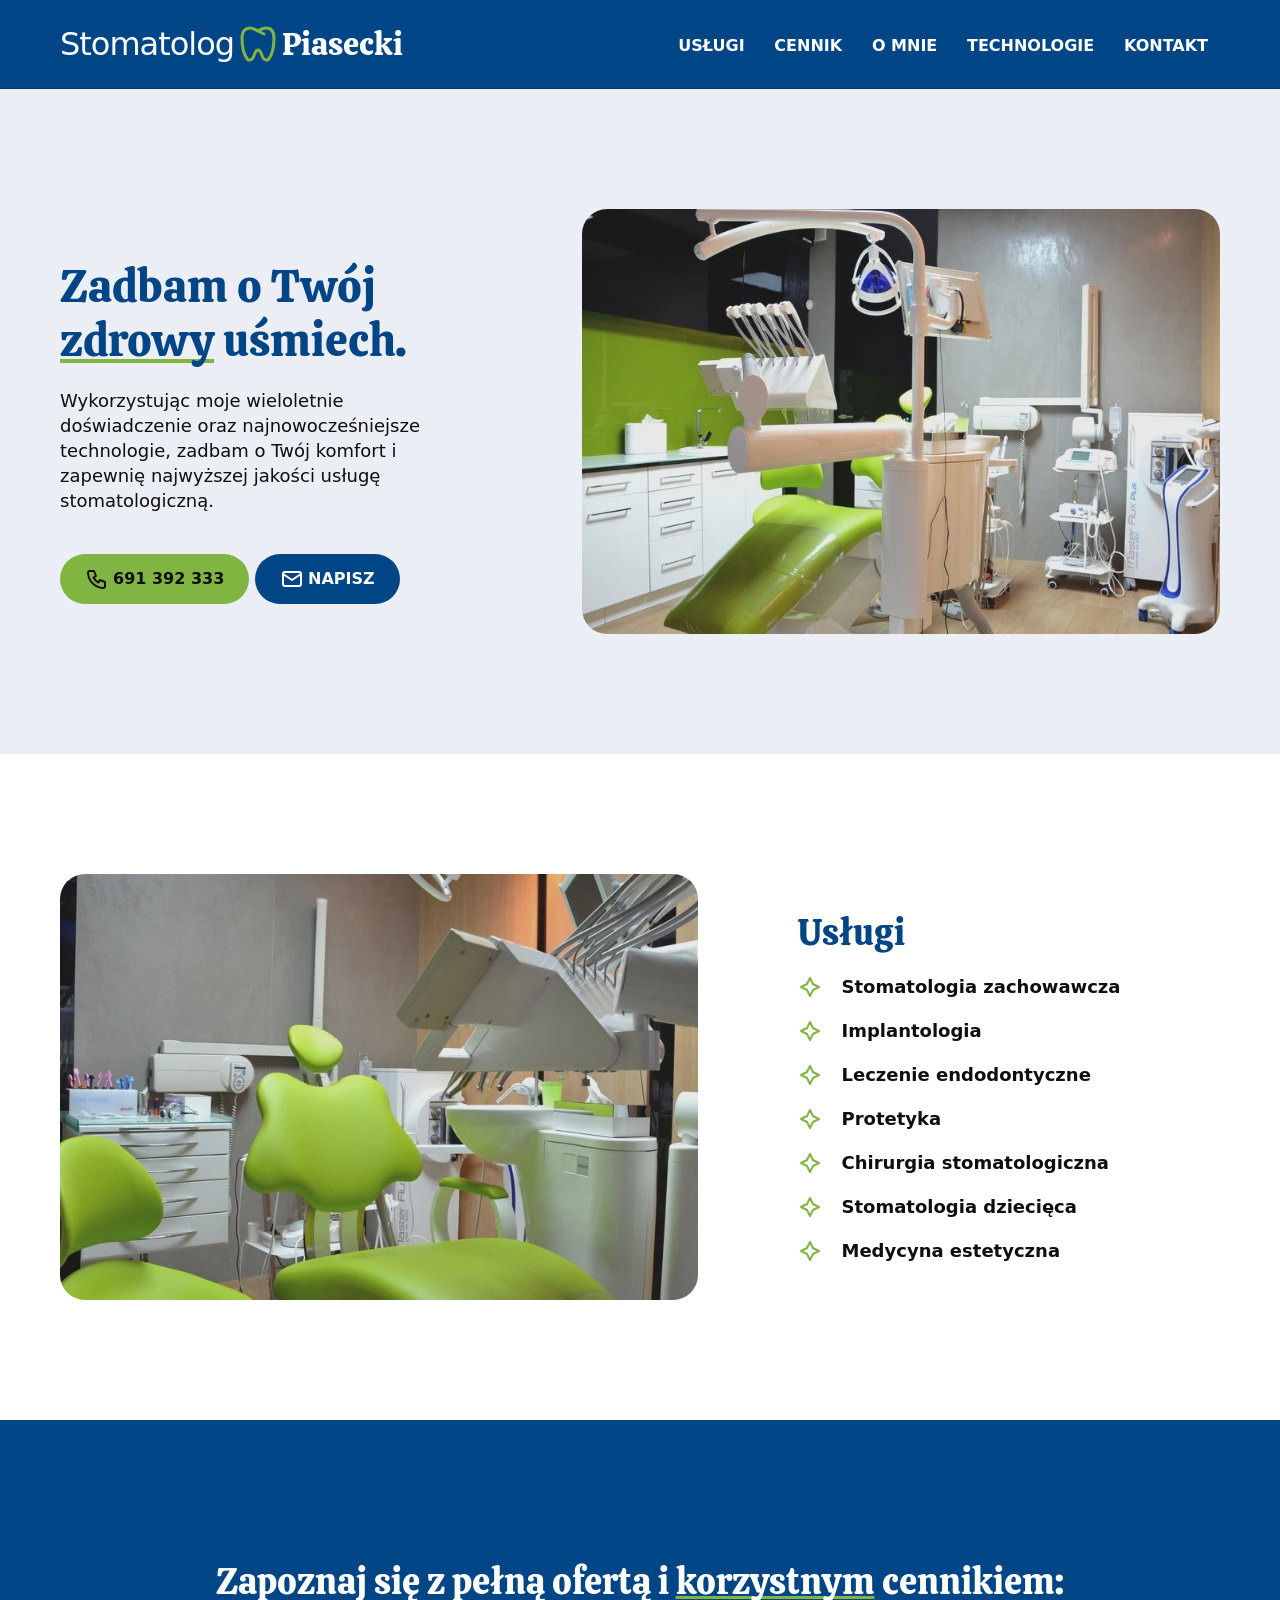
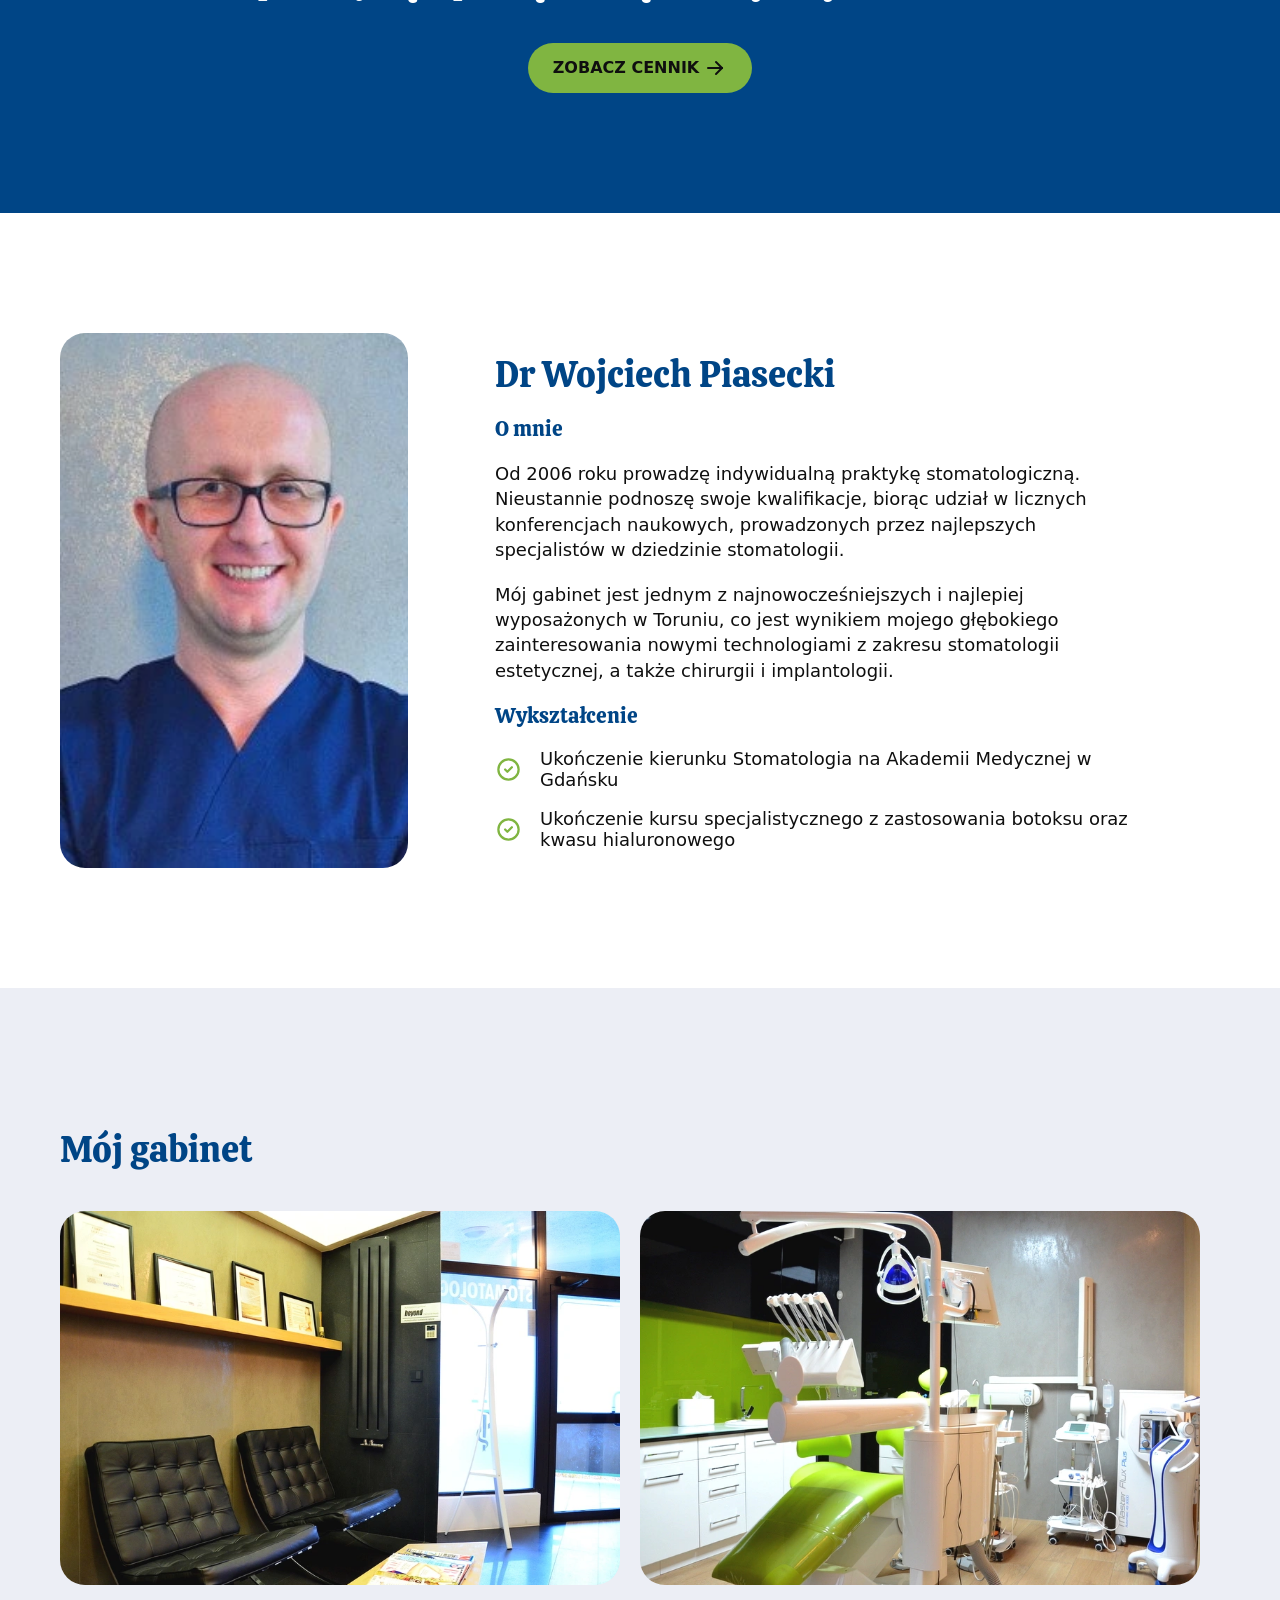
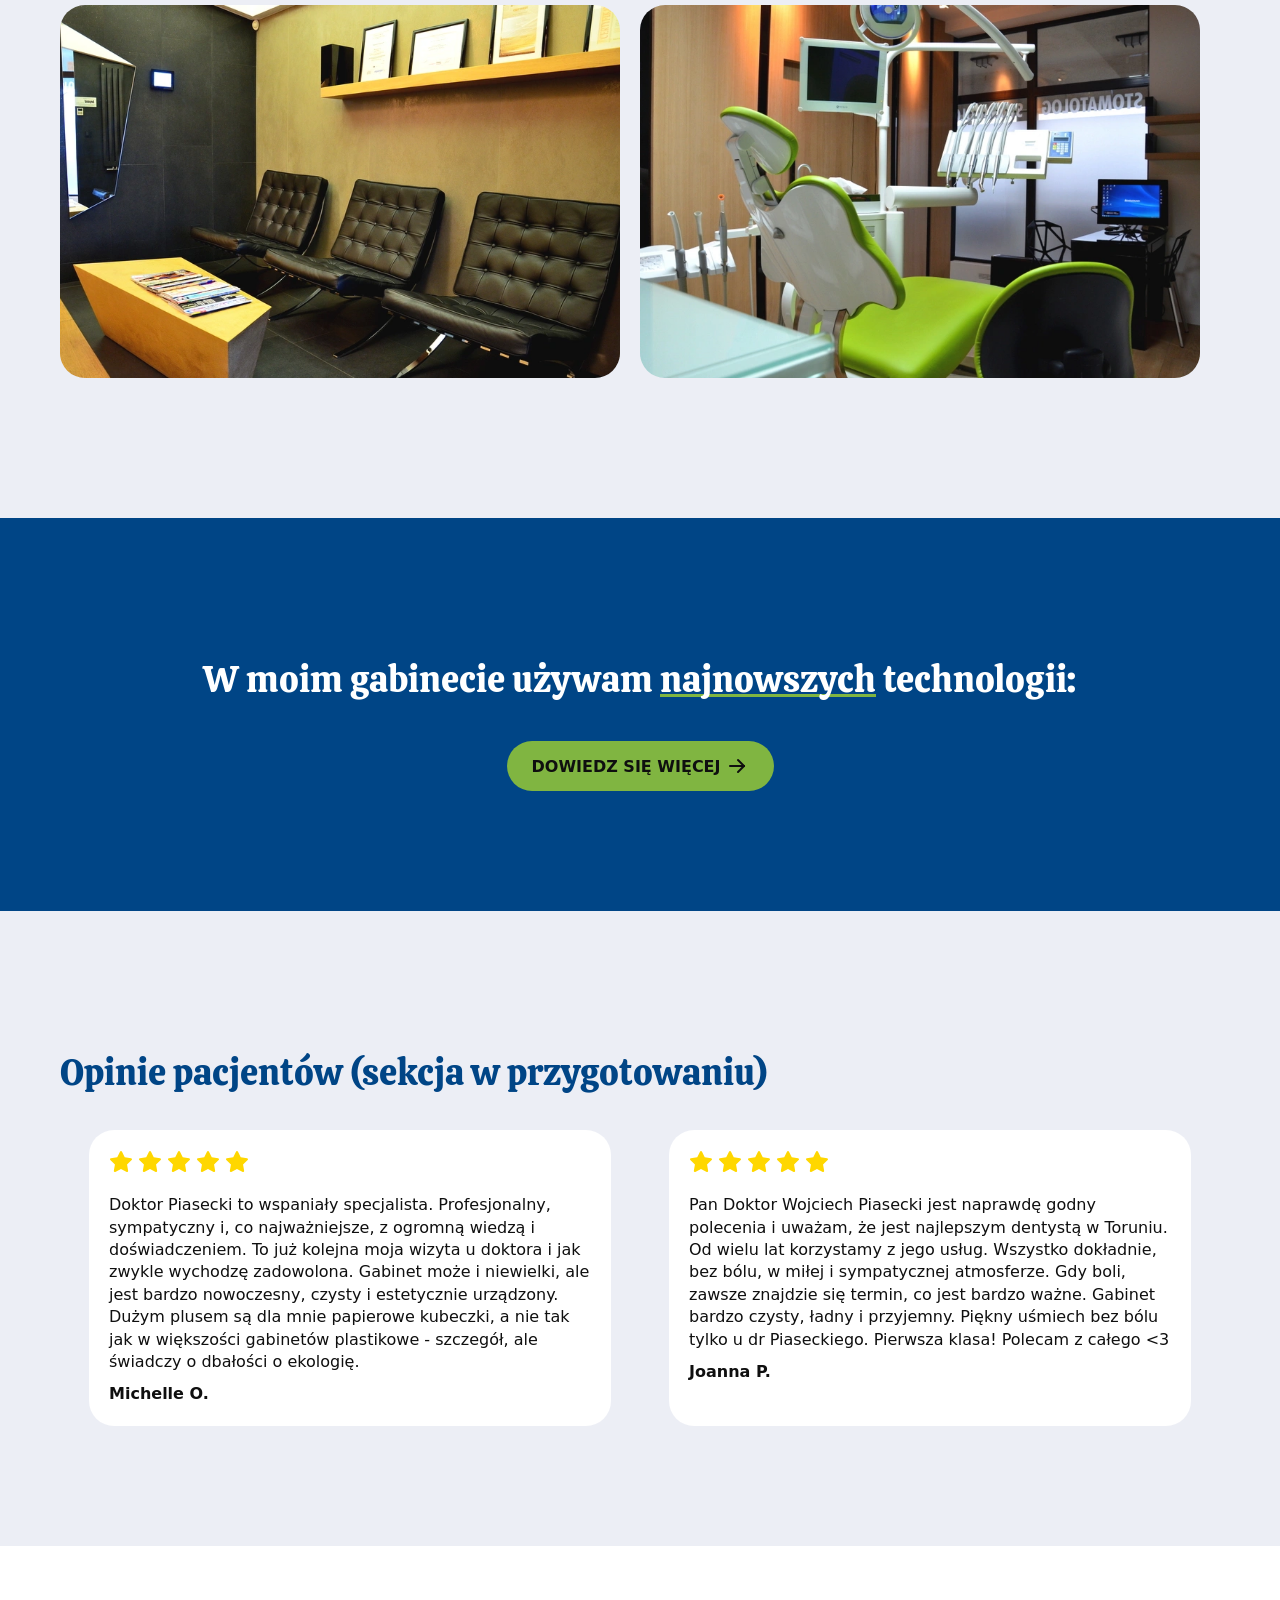
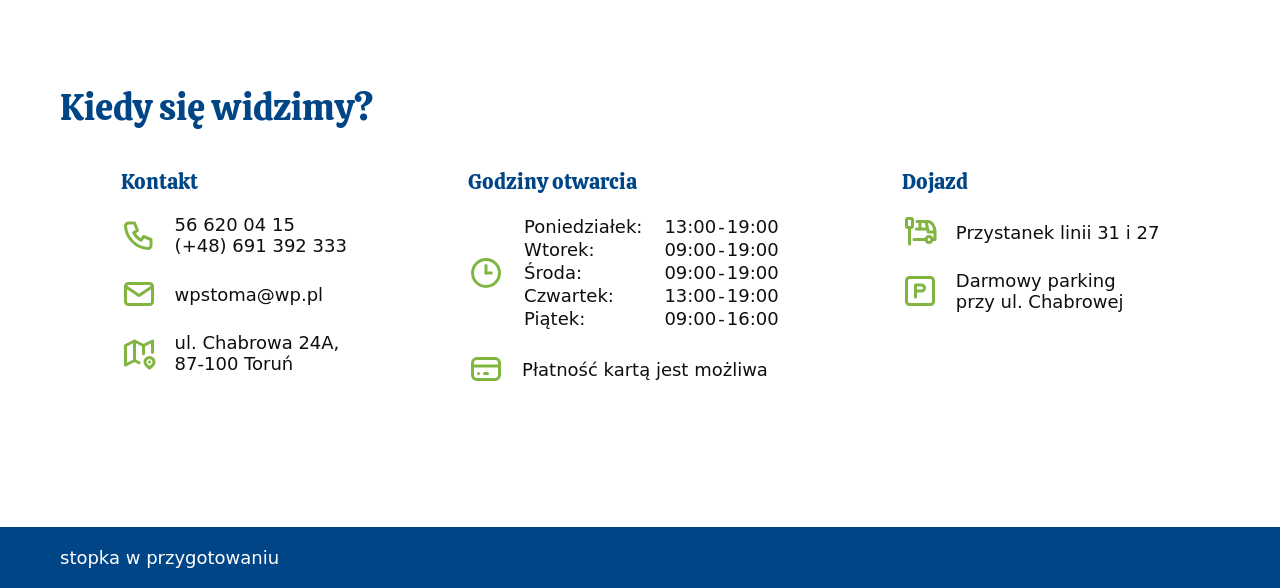
==== commit 72b805ec: "Update index.html" ====
--- a/index.html
+++ b/index.html
@@ -346,7 +346,7 @@
 							najlepiej wyposażonych w Toruniu, co jest wynikiem
 							mojego głębokiego zainteresowania nowymi
 							technologiami z zakresu stomatologii estetycznej, a
-							także chirurgii i implantologii.
+							także chirurgii i implantologii. <span></span>
 						</p>
 						<h3>Wykształcenie</h3>
 						<ul>
--- a/css/style.min.css
+++ b/css/style.min.css
@@ -1,2 +1,2 @@
-@import url("https://fonts.googleapis.com/css2?family=Calistoga&display=swap");:root{--bg:#fff;--bg-dark:#eceef5;--text:#0f0f0f;--text-light:#fff;--text-accent1:#004586;--accent1:#004586;--accent2:#80b541}@media (prefers-color-scheme:dark){:root{--bg:#222628;--bg-dark:#191a1c;--text:#f1f1f1;--text-light:#dfdcd7;--text-accent1:#7cc4fd;--accent1:#004586;--accent2:#80b541}}*,:after,:before{box-sizing:border-box;margin:0;padding:0}html{font-size:62.5%;scroll-behavior:smooth}body{color:var(--text);background-color:var(--bg);font-family:system-ui,sans-serif;font-size:1.8rem}h1,h2,h3,h4,h5,h6{margin:2rem 0;color:var(--text-accent1);font-family:Calistoga,cursive;font-weight:400;line-height:1.2}h1{font-size:4.5rem}h2{font-size:3.6rem}p{line-height:1.4}.button{display:inline-flex;justify-content:center;align-items:center;position:relative;padding:1.2rem 2.4rem;color:var(--text-light);background-color:var(--accent1);border-radius:4rem;border:1px solid transparent;font-size:1.6rem;font-weight:700;text-decoration:none;text-transform:uppercase;cursor:pointer}.button>*{position:relative;z-index:2}.button :first-child{margin-right:.4rem}.button>svg{width:2.4rem;height:2.4rem}.button--accent{color:var(--text);background-color:var(--accent2)}.button:after{content:"";position:absolute;width:100%;height:100%;background-color:#fff;border-radius:4rem;opacity:0;transition:opacity .2s;z-index:1}.button:hover:after{opacity:.2}.container{margin:auto;padding:6rem 2rem}.image{max-width:100%;border-radius:25px;aspect-ratio:3/2;-o-object-fit:cover;object-fit:cover;transition:scale .6s}.underlined{-webkit-text-decoration:var(--accent2) underline;text-decoration:var(--accent2) underline;-webkit-text-decoration-skip-ink:none;text-decoration-skip-ink:none;text-decoration-thickness:from-font}.navbar{position:sticky;top:0;width:100%;color:var(--text-light);background-color:var(--accent1);border-bottom:1px solid rgba(0,0,0,.25);z-index:3}.navbar__container{display:flex;justify-content:space-between;align-items:center;padding:2rem;height:100%;margin:auto}.navbar__menu{display:none}.navbar__menu>a{position:relative;margin:0 1.2rem;padding:.4rem 0;color:var(--text-light);border-bottom:.2rem solid transparent;font-size:1.6rem;font-weight:700;text-decoration:none;text-transform:uppercase;transition:border .2s,color .2s}.navbar__menu>a:after{content:"";position:absolute;left:0;bottom:0;width:0;height:.3rem;background-color:var(--accent2);transition:width .2s}.navbar__menu>a:hover:after{width:100%}.navbar__hamburger-button{display:inline-block;min-width:4rem;min-height:4rem;color:var(--text-light);background:none;border:none;cursor:pointer}.logo{display:flex;flex-direction:row;align-items:center;color:var(--text-light);font-size:3.2rem;text-decoration:none}.logo__stomatolog{display:none;letter-spacing:-1px}.logo__piasecki{font-family:Calistoga,cursive}.logo>svg{min-width:1.5em;min-height:1.5em;color:var(--accent2)}.hero{background-color:var(--bg-dark)}.hero__container{display:flex;flex-direction:column}.hero__buttons{margin:4rem 0}.services{background-color:var(--bg)}.services__container{display:flex;flex-direction:column}.services__info{margin:auto}.services__info>ul li{display:flex;align-items:center;margin-bottom:2rem;font-weight:700;list-style-type:none}.services__info>ul li svg{margin-right:2rem;width:2.4rem;height:2.4rem;color:var(--accent2)}.services__img{display:none}.about__container{display:flex;flex-direction:column}.about__img{aspect-ratio:1/1}.about__info p{margin-bottom:2rem}.about__info li{display:flex;align-items:center;margin-bottom:1.8rem;list-style-type:none}.about__info li svg{min-width:2.7rem;min-height:2.7rem;margin-right:1.8rem;color:var(--accent2)}.office{background-color:var(--bg-dark)}.office__container.container{padding-bottom:2rem}.office__image-container{display:flex;flex-direction:column;margin:auto;padding:0 2rem 6rem}.office__image-container>.image{margin-bottom:1rem}.pricelist,.technologies{background-color:var(--accent1)}.pricelist__container,.technologies__container{display:flex;flex-direction:column;align-items:center}.pricelist__container h2,.technologies__container h2{margin-bottom:4rem;color:var(--text-light);text-align:center}.opinions{display:none;background-color:var(--bg-dark)}.opinions__slider{display:flex;flex-direction:row;justify-content:space-around}.testimonial{position:relative;padding:2rem;max-width:45%;background-color:var(--bg);border-radius:25px;font-size:1.6rem}.testimonial__stars{margin-bottom:1.6rem;color:gold}.testimonial__stars>svg{height:2.4rem;width:2.4rem}.testimonial__text{margin-bottom:1rem}.testimonial__author{font-weight:700}@media (width <= 375px){.navbar{position:relative}.hero__buttons>.button{margin-bottom:.5rem}}@media (width >= 576px){.container,.navbar__container,.office__image-container{max-width:576px}.logo__stomatolog{display:inline}}@media (width >= 768px){.container,.navbar__container,.office__image-container{max-width:768px}.services__container{flex-direction:row;justify-content:space-between}.services__info{height:-moz-fit-content;height:fit-content;max-width:35%}.services__img{display:block;max-width:55%}}@media (width >= 992px){.container,.navbar__container,.office__image-container{max-width:992px}.navbar__menu{display:block}.navbar__hamburger-button{display:none}.hero__container{flex-direction:row;justify-content:space-between}.hero__info{height:-moz-fit-content;height:fit-content;margin:auto 0;max-width:35%}.hero__buttons{margin-bottom:0}.hero__img{max-width:55%}.about__container{flex-direction:row;justify-content:space-between}.about__img{display:block;max-width:30%}.about__info{height:-moz-fit-content;height:fit-content;margin:auto;max-width:55%}.office__image-container{flex-direction:row;flex-wrap:wrap}.office__image-container>.image{max-width:calc(50% - 2rem);margin-bottom:2rem}.office__image-container>.image:nth-child(2n){margin-left:2rem}}@media (width >= 1200px){.container,.navbar__container,.office__image-container{max-width:1200px}.image:hover{scale:101%}.container{padding:12rem 2rem}.office__image-container{padding-bottom:12rem}.opinions{display:block}}@media (width >= 1400px){.navbar__container,.office__image-container{max-width:1400px}}
-/*# sourceMappingURL=[data-uri] */
+@import url("https://fonts.googleapis.com/css2?family=Calistoga&display=swap");:root{--bg:#fff;--bg-dark:#eceef5;--text:#0f0f0f;--text-light:#fff;--text-accent1:#004586;--accent1:#004586;--accent2:#80b541}@media (prefers-color-scheme:dark){:root{--bg:#222628;--bg-dark:#191a1c;--text:#f1f1f1;--text-light:#dfdcd7;--text-accent1:#7cc4fd;--accent1:#004586;--accent2:#80b541}}*,:after,:before{box-sizing:border-box;margin:0;padding:0}html{font-size:62.5%;scroll-behavior:smooth}body{color:var(--text);background-color:var(--bg);font-family:system-ui,sans-serif;font-size:1.8rem}h1,h2,h3,h4,h5,h6{margin:2rem 0;color:var(--text-accent1);font-family:Calistoga,cursive;font-weight:400;line-height:1.2}h1{font-size:4.5rem}h2{font-size:3.6rem}p{line-height:1.4}.button{display:inline-flex;justify-content:center;align-items:center;position:relative;padding:1.2rem 2.4rem;color:var(--text-light);background-color:var(--accent1);border-radius:4rem;border:1px solid transparent;font-size:1.6rem;font-weight:700;text-decoration:none;text-transform:uppercase;cursor:pointer}.button>*{position:relative;z-index:2}.button :first-child{margin-right:.4rem}.button>svg{width:2.4rem;height:2.4rem}.button--accent{color:var(--text);background-color:var(--accent2)}.button:after{content:"";position:absolute;width:100%;height:100%;background-color:#fff;border-radius:4rem;opacity:0;transition:opacity .2s;z-index:1}.button:hover:after{opacity:.2}.container{margin:auto;padding:6rem 2rem}.image{max-width:100%;border-radius:25px;aspect-ratio:3/2;-o-object-fit:cover;object-fit:cover;transition:scale .6s}.underlined{-webkit-text-decoration:var(--accent2) underline;text-decoration:var(--accent2) underline;-webkit-text-decoration-skip-ink:none;text-decoration-skip-ink:none;text-decoration-thickness:from-font}.navbar{position:sticky;top:0;width:100%;color:var(--text-light);background-color:var(--accent1);border-bottom:1px solid rgba(0,0,0,.25);z-index:3}.navbar__container{display:flex;justify-content:space-between;align-items:center;padding:2rem;margin:auto}.navbar__menu{display:none}.navbar__menu>a{position:relative;margin:0 1.2rem;padding:.4rem 0;color:var(--text-light);border-bottom:.2rem solid transparent;font-size:1.6rem;font-weight:700;text-decoration:none;text-transform:uppercase;transition:border .2s,color .2s}.navbar__menu>a:after{content:"";position:absolute;left:0;bottom:0;width:0;height:.3rem;background-color:var(--accent2);transition:width .2s}.navbar__menu>a:hover:after{width:100%}.navbar__hamburger-button{display:inline-block;min-width:4rem;min-height:4rem;color:var(--text-light);background:none;border:none;cursor:pointer}.logo{display:flex;flex-direction:row;align-items:center;color:var(--text-light);font-size:3.2rem;text-decoration:none}.logo__stomatolog{display:none;letter-spacing:-1px}.logo__piasecki{font-family:Calistoga,cursive}.logo>svg{min-width:1.5em;min-height:1.5em;color:var(--accent2)}.hero{background-color:var(--bg-dark)}.hero__container{display:flex;flex-direction:column}.hero__buttons{margin:4rem 0}.services{background-color:var(--bg)}.services__container{display:flex;flex-direction:column}.services__info{margin:auto}.services__info>ul li{display:flex;align-items:center;margin-bottom:2rem;font-weight:700;list-style-type:none}.services__info>ul li svg{margin-right:2rem;width:2.4rem;height:2.4rem;color:var(--accent2)}.services__img{display:none}.about__container{display:flex;flex-direction:column}.about__img{aspect-ratio:1/1}.about__info p{margin-bottom:2rem}.about__info li{display:flex;align-items:center;margin-bottom:1.8rem;list-style-type:none}.about__info li svg{min-width:2.7rem;min-height:2.7rem;margin-right:1.8rem;color:var(--accent2)}.office{background-color:var(--bg-dark)}.office__container.container{padding-bottom:2rem}.office__image-container{display:flex;flex-direction:column;margin:auto;padding:0 2rem 6rem}.office__image-container>.image{margin-bottom:1rem}.pricelist,.technologies{background-color:var(--accent1)}.pricelist__container,.technologies__container{display:flex;flex-direction:column;align-items:center}.pricelist__container h2,.technologies__container h2{margin-bottom:4rem;color:var(--text-light);text-align:center}.opinions{display:none;background-color:var(--bg-dark)}.opinions h2{margin-bottom:3.6rem}.opinions__slider{display:flex;flex-direction:row;justify-content:space-around}.testimonial{position:relative;padding:2rem;max-width:45%;background-color:var(--bg);border-radius:25px;font-size:1.6rem}.testimonial__stars{margin-bottom:1.6rem;color:gold}.testimonial__stars>svg{height:2.4rem;width:2.4rem}.testimonial__text{margin-bottom:1rem}.testimonial__author{font-weight:700}.contact__wrapper{display:flex;flex-direction:column}.contact__info__row{display:flex;flex-direction:row;align-items:center;margin-bottom:2rem}.contact__info__row>svg{width:3.6rem;height:3.6rem;margin-right:1.8rem;color:var(--accent2)}.contact__info__row .first-column{padding-right:2rem}.footer{color:var(--text-light);background-color:var(--accent1)}.footer__container{display:flex;justify-content:space-between;align-items:center;padding:2rem;margin:auto}@media (width <= 375px){.navbar{position:relative}.hero__buttons>.button{margin-bottom:.5rem}}@media (width >= 576px){.container,.footer__container,.navbar__container,.office__image-container{max-width:576px}.logo__stomatolog{display:inline}}@media (width >= 768px){.container,.footer__container,.navbar__container,.office__image-container{max-width:768px}.services__container{flex-direction:row;justify-content:space-between}.services__info{height:-moz-fit-content;height:fit-content;max-width:35%}.services__img{display:block;max-width:55%}.contact__wrapper{flex-direction:row;flex-wrap:wrap;justify-content:space-between}.contact__info{width:50%}}@media (width >= 992px){.container,.footer__container,.navbar__container,.office__image-container{max-width:992px}.navbar__menu{display:block}.navbar__hamburger-button{display:none}.hero__container{flex-direction:row;justify-content:space-between}.hero__info{height:-moz-fit-content;height:fit-content;margin:auto 0;max-width:35%}.hero__buttons{margin-bottom:0}.hero__img{max-width:55%}.about__container{flex-direction:row;justify-content:space-between}.about__img{display:block;max-width:30%}.about__info{height:-moz-fit-content;height:fit-content;margin:auto;max-width:55%}.office__image-container{flex-direction:row;flex-wrap:wrap}.office__image-container>.image{max-width:calc(50% - 2rem);margin-bottom:2rem}.office__image-container>.image:nth-child(2n){margin-left:2rem}.contact__wrapper{flex-direction:row;flex-wrap:nowrap;justify-content:space-around}.contact__info{width:auto}}@media (width >= 1200px){.container,.footer__container,.navbar__container,.office__image-container{max-width:1200px}.image:hover{scale:101%}.container{padding:12rem 2rem}.office__image-container{padding-bottom:12rem}.opinions{display:block}}@media (width >= 1400px){.navbar__container,.office__image-container{max-width:1400px}}
+/*# sourceMappingURL=[data-uri] */
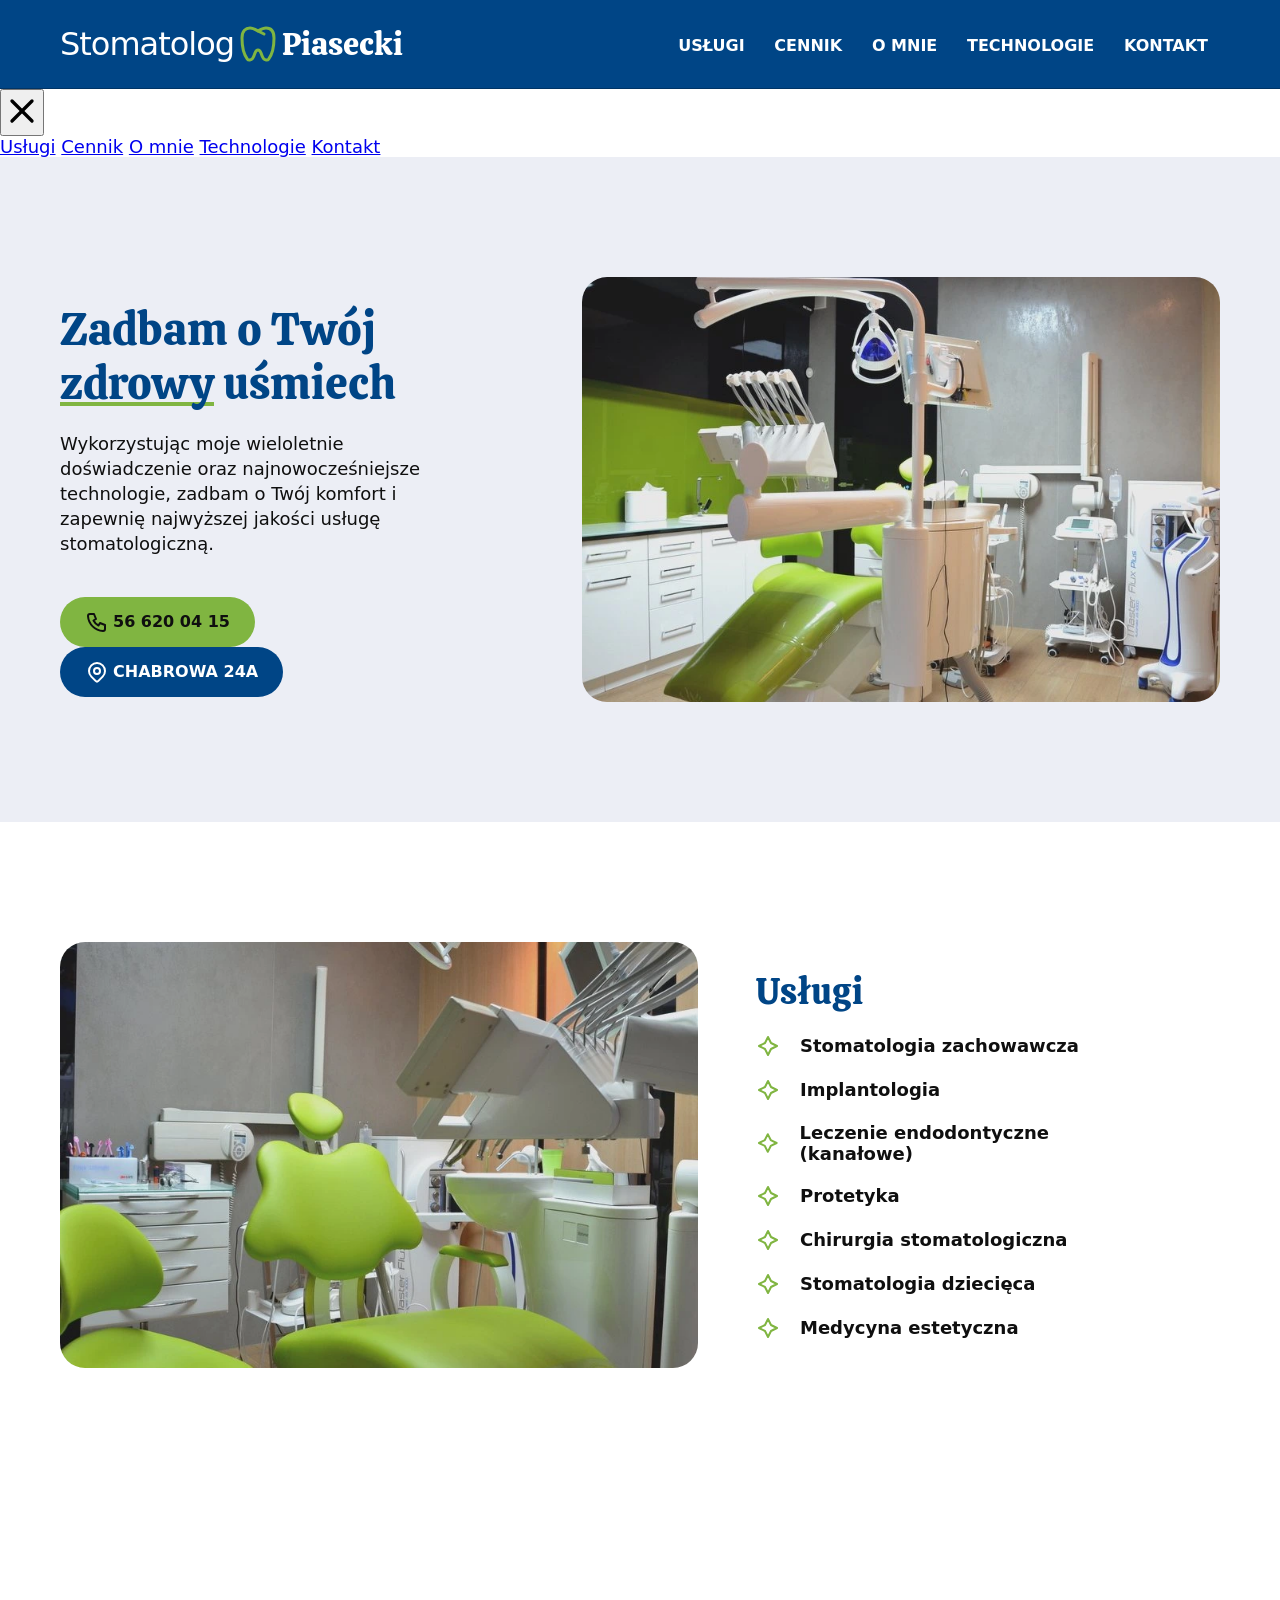
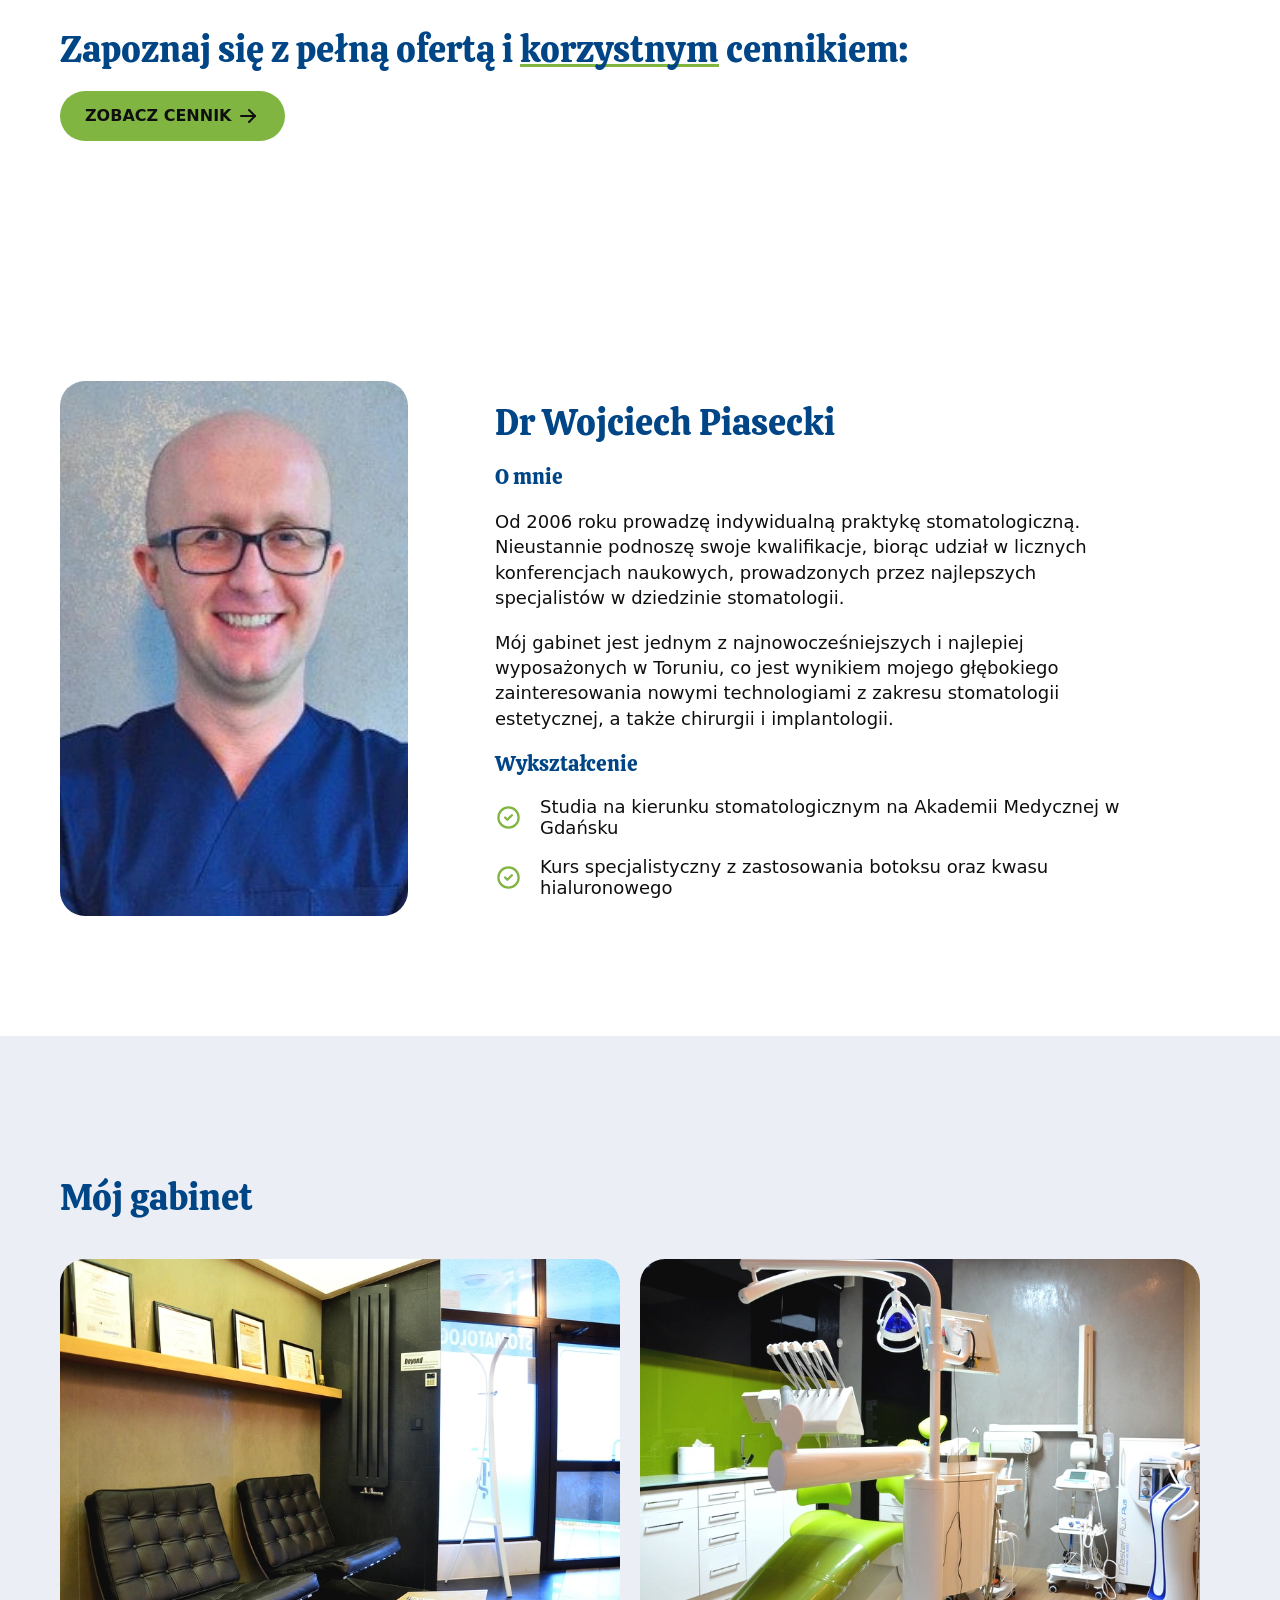
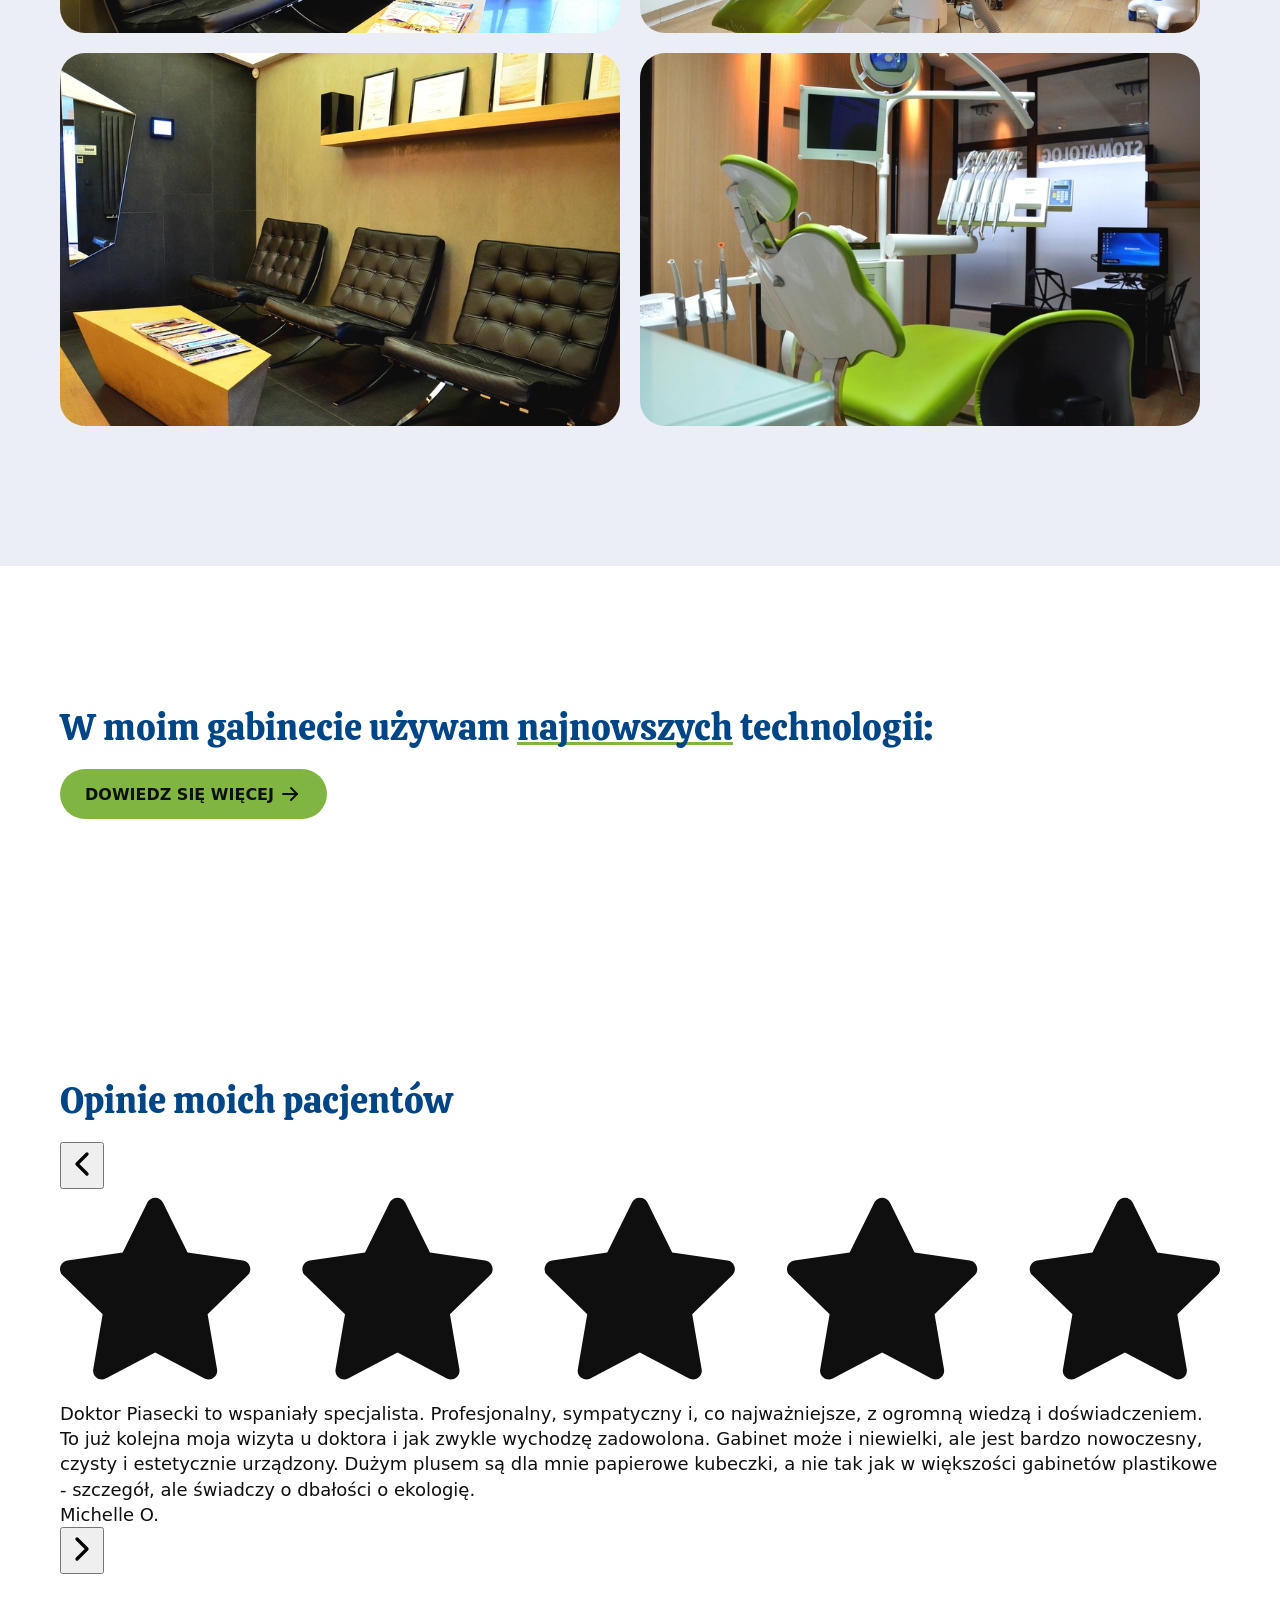
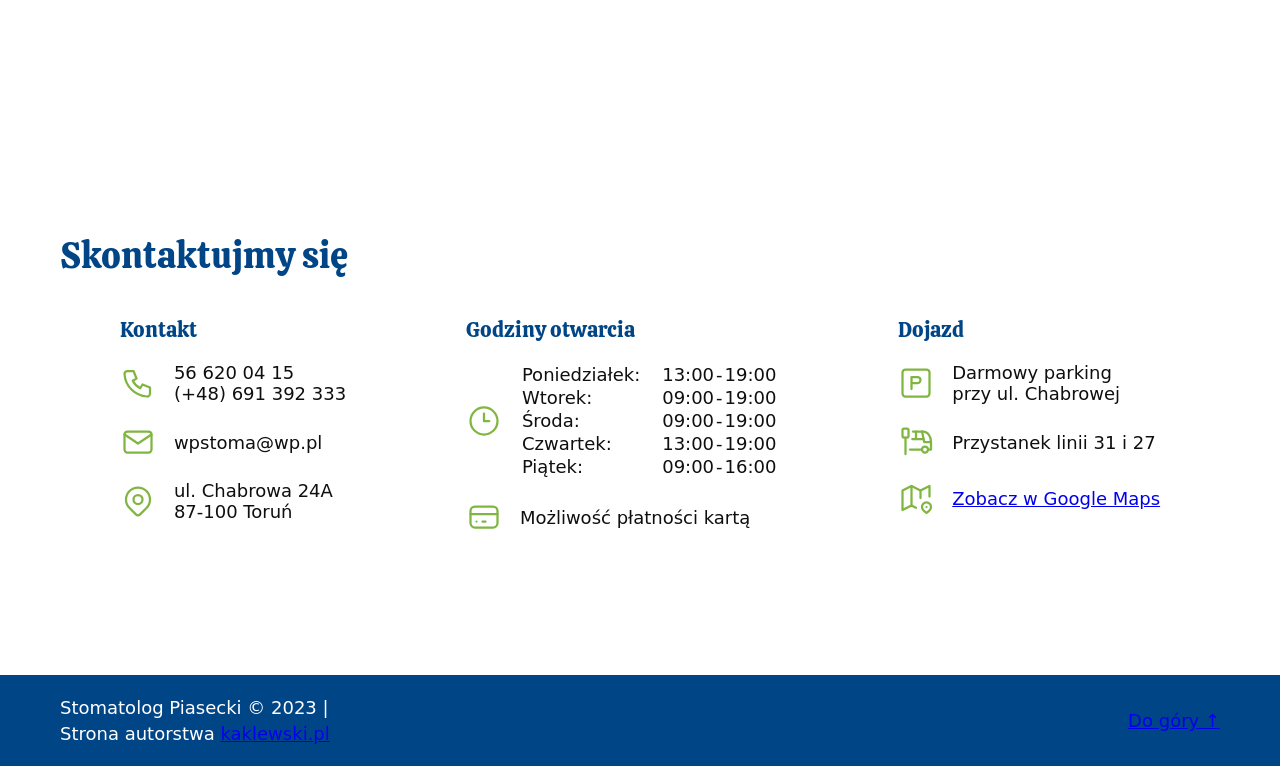
==== commit a31ddef4: "Update index.html" ====
--- a/index.html
+++ b/index.html
@@ -9,9 +9,33 @@
 			name="description"
 			content="Najlepszy i najnowocześniejszy gabinet dentystyczny w Toruniu." />
 
+		<link
+			rel="apple-touch-icon"
+			sizes="180x180"
+			href="./favicon/apple-touch-icon.png" />
+		<link
+			rel="icon"
+			type="image/png"
+			sizes="32x32"
+			href="./favicon/favicon-32x32.png" />
+		<link
+			rel="icon"
+			type="image/png"
+			sizes="16x16"
+			href="./favicon/favicon-16x16.png" />
+		<link rel="manifest" href="./favicon/site.webmanifest" />
+
 		<link rel="stylesheet" href="./css/style.min.css" />
 
+		<link
+			rel="preload"
+			href="./fonts/calistoga-v15-latin_latin-ext-regular.woff2"
+			as="font"
+			type="font/woff2"
+			crossorigin />
+
 		<script defer src="./js/main.min.js"></script>
+		<script defer src="./js/testimonials.min.js"></script>
 	</head>
 	<body>
 		<nav class="navbar">
@@ -38,20 +62,20 @@
 		</a>
 
 		<div class="navbar__menu">
-			<a href="#uslugi">Usługi</a>
-			<a href="/cennik">Cennik</a>
-			<a href="#o-mnie">O mnie</a>
-			<a href="/technologie">Technologie</a>
-			<a href="#kontakt">Kontakt</a>
+			<a href="/#uslugi">Usługi</a>
+			<a href="/cennik.html">Cennik</a>
+			<a href="/#o-mnie">O mnie</a>
+			<a href="/technologie.html">Technologie</a>
+			<a href="/#kontakt">Kontakt</a>
 		</div>
-		<button class="navbar__hamburger-button">
+		<button class="navbar__hamburger-button hamburger-nav-toggler">
 			<svg
 				xmlns="http://www.w3.org/2000/svg"
 				class="icon icon-tabler icon-tabler-menu-2"
 				width="4rem"
 				height="4rem"
 				viewBox="0 0 24 24"
-				stroke-width="1.5"
+				stroke-width="2"
 				stroke="currentColor"
 				fill="none"
 				stroke-linecap="round"
@@ -64,13 +88,40 @@
 		</button>
 	</div>
 </nav>
+
+<nav class="hamburger-menu">
+	<button class="hamburger-menu__close-button hamburger-nav-toggler">
+		<svg
+			xmlns="http://www.w3.org/2000/svg"
+			class="icon icon-tabler icon-tabler-x"
+			width="4rem"
+			height="4rem"
+			viewBox="0 0 24 24"
+			stroke-width="2"
+			stroke="currentColor"
+			fill="none"
+			stroke-linecap="round"
+			stroke-linejoin="round">
+			<path stroke="none" d="M0 0h24v24H0z" fill="none"></path>
+			<path d="M18 6l-12 12"></path>
+			<path d="M6 6l12 12"></path>
+		</svg>
+	</button>
+	<div class="hamburger-menu__links">
+		<a href="/#uslugi" class="hamburger-menu__link">Usługi</a>
+		<a href="/cennik.html">Cennik</a>
+		<a href="/#o-mnie" class="hamburger-menu__link">O mnie</a>
+		<a href="/technologie.html">Technologie</a>
+		<a href="/#kontakt" class="hamburger-menu__link">Kontakt</a>
+	</div>
+</nav>
 		<main>
 			<section id="naglowek" class="hero">
 				<div class="hero__container container">
 					<div class="hero__info">
 						<h1>
 							Zadbam o Twój
-							<span class="underlined">zdrowy</span> uśmiech.
+							<span class="underlined">zdrowy</span> uśmiech
 						</h1>
 						<p>
 							Wykorzystując moje wieloletnie doświadczenie oraz
@@ -80,7 +131,7 @@
 						</p>
 						<div class="hero__buttons">
 							<a
-								href="tel:+48691392333"
+								href="tel:+48566200415"
 								class="button button--accent">
 								<svg
 									xmlns="http://www.w3.org/2000/svg"
@@ -100,29 +151,34 @@
 									<path
 										d="M5 4h4l2 5l-2.5 1.5a11 11 0 0 0 5 5l1.5 -2.5l5 2v4a2 2 0 0 1 -2 2a16 16 0 0 1 -15 -15a2 2 0 0 1 2 -2"></path>
 								</svg>
-								<span>691 392 333</span>
+								<span>56 620 04 15</span>
 							</a>
-							<a href="" class="button">
-								<svg
-									xmlns="http://www.w3.org/2000/svg"
-									class="icon icon-tabler icon-tabler-mail"
-									width="40"
-									height="40"
-									viewBox="0 0 24 24"
-									stroke-width="2"
-									stroke="currentColor"
-									fill="none"
-									stroke-linecap="round"
-									stroke-linejoin="round">
-									<path
-										stroke="none"
-										d="M0 0h24v24H0z"
-										fill="none"></path>
-									<path
-										d="M3 7a2 2 0 0 1 2 -2h14a2 2 0 0 1 2 2v10a2 2 0 0 1 -2 2h-14a2 2 0 0 1 -2 -2v-10z"></path>
-									<path d="M3 7l9 6l9 -6"></path>
-								</svg>
-								<span>Napisz</span>
+							<a
+								href="https://www.google.com/maps/place/Dentysta+Toru%C5%84+-+Stomatolog+Piasecki/@53.0451365,18.5863616,17z/data=!3m1!4b1!4m6!3m5!1s0x470334659cd58237:0x182831298de0604!8m2!3d53.0451365!4d18.5889365!16s%2Fg%2F1tx141xx?entry=ttu"
+								target="_blank"
+								rel="noopener noreferrer"
+								class="button">
+								<svg
+									xmlns="http://www.w3.org/2000/svg"
+									class="icon icon-tabler icon-tabler-map-pin"
+									width="40"
+									height="40"
+									viewBox="0 0 24 24"
+									stroke-width="2"
+									stroke="currentColor"
+									fill="none"
+									stroke-linecap="round"
+									stroke-linejoin="round">
+									<path
+										stroke="none"
+										d="M0 0h24v24H0z"
+										fill="none"></path>
+									<path
+										d="M9 11a3 3 0 1 0 6 0a3 3 0 0 0 -6 0"></path>
+									<path
+										d="M17.657 16.657l-4.243 4.243a2 2 0 0 1 -2.827 0l-4.244 -4.243a8 8 0 1 1 11.314 0z"></path>
+								</svg>
+								<span>Chabrowa 24a</span>
 							</a>
 						</div>
 					</div>
@@ -204,7 +260,7 @@
 									<path
 										d="M12 3l3 6l6 3l-6 3l-3 6l-3 -6l-6 -3l6 -3z"></path>
 								</svg>
-								<span>Leczenie endodontyczne</span>
+								<span>Leczenie endodontyczne (kanałowe)</span>
 							</li>
 							<li>
 								<svg
@@ -294,13 +350,13 @@
 					</div>
 				</div>
 			</section>
-			<section class="pricelist">
-				<div class="pricelist__container container">
+			<section class="pricelist-link">
+				<div class="pricelist-link__container container">
 					<h2>
 						Zapoznaj się z pełną ofertą i
 						<span class="underlined">korzystnym</span> cennikiem:
 					</h2>
-					<a href="" class="button button--accent">
+					<a href="/cennik.html" class="button button--accent">
 						<span>Zobacz cennik</span>
 						<svg
 							xmlns="http://www.w3.org/2000/svg"
@@ -346,7 +402,7 @@
 							najlepiej wyposażonych w Toruniu, co jest wynikiem
 							mojego głębokiego zainteresowania nowymi
 							technologiami z zakresu stomatologii estetycznej, a
-							także chirurgii i implantologii. <span></span>
+							także chirurgii i implantologii.
 						</p>
 						<h3>Wykształcenie</h3>
 						<ul>
@@ -371,7 +427,7 @@
 									<path d="M9 12l2 2l4 -4"></path>
 								</svg>
 								<span
-									>Ukończenie kierunku Stomatologia na
+									>Studia na kierunku stomatologicznym na
 									Akademii Medycznej w Gdańsku</span
 								>
 							</li>
@@ -396,9 +452,8 @@
 									<path d="M9 12l2 2l4 -4"></path>
 								</svg>
 								<span
-									>Ukończenie kursu specjalistycznego z
-									zastosowania botoksu oraz kwasu
-									hialuronowego</span
+									>Kurs specjalistyczny z zastosowania botoksu
+									oraz kwasu hialuronowego</span
 								>
 							</li>
 						</ul>
@@ -429,13 +484,13 @@
 						class="image office__image-4" />
 				</div>
 			</section>
-			<section class="technologies">
-				<div class="technologies__container container">
+			<section class="technologies-link">
+				<div class="technologies-link__container container">
 					<h2>
 						W moim gabinecie używam
 						<span class="underlined">najnowszych</span> technologii:
 					</h2>
-					<a href="" class="button button--accent">
+					<a href="/technologie.html" class="button button--accent">
 						<span>Dowiedz się więcej</span>
 						<svg
 							xmlns="http://www.w3.org/2000/svg"
@@ -458,115 +513,69 @@
 					></a>
 				</div>
 			</section>
-			<section class="opinions">
-				<div class="opinions__container container">
-					<h2>Opinie pacjentów (sekcja w przygotowaniu)</h2>
-
-					<div class="opinions__slider">
-						<div class="testimonial">
-							<div class="testimonial__stars">
-								<svg
-									xmlns="http://www.w3.org/2000/svg"
-									class="icon icon-tabler icon-tabler-star-filled"
-									width="40"
-									height="40"
-									viewBox="0 0 24 24"
-									stroke-width="2"
-									stroke="currentColor"
-									fill="none"
-									stroke-linecap="round"
-									stroke-linejoin="round">
-									<path
-										stroke="none"
-										d="M0 0h24v24H0z"
-										fill="none"></path>
+			<section class="testimonials">
+				<div class="testimonials__container container">
+					<h2>Opinie moich pacjentów</h2>
+					<div class="testimonials__wrapper">
+						<button
+							class="testimonials__button testimonials__button--prev">
+							<svg
+								xmlns="http://www.w3.org/2000/svg"
+								class="icon icon-tabler icon-tabler-chevron-left"
+								width="40"
+								height="40"
+								viewBox="0 0 24 24"
+								stroke-width="2"
+								stroke="currentColor"
+								fill="none"
+								stroke-linecap="round"
+								stroke-linejoin="round">
+								<path
+									stroke="none"
+									d="M0 0h24v24H0z"
+									fill="none"></path>
+								<path d="M15 6l-6 6l6 6"></path>
+							</svg>
+						</button>
+						<div class="testimonials__card">
+							<div class="testimonials__card__stars">
+								<?xml version="1.0" encoding="utf-8"?>
+								<svg
+									viewBox="-54.9629 0 133.9736 24"
+									xmlns="http://www.w3.org/2000/svg">
+									<path
+										stroke="none"
+										d="M0 0h24v24H0z"
+										fill="none"
+										transform="matrix(1, 0, 0, 1, 0, 7.105427357601002e-15)" />
 									<path
 										d="M8.243 7.34l-6.38 .925l-.113 .023a1 1 0 0 0 -.44 1.684l4.622 4.499l-1.09 6.355l-.013 .11a1 1 0 0 0 1.464 .944l5.706 -3l5.693 3l.1 .046a1 1 0 0 0 1.352 -1.1l-1.091 -6.355l4.624 -4.5l.078 -.085a1 1 0 0 0 -.633 -1.62l-6.38 -.926l-2.852 -5.78a1 1 0 0 0 -1.794 0l-2.853 5.78z"
 										stroke-width="0"
-										fill="currentColor"></path>
-								</svg>
-								<svg
-									xmlns="http://www.w3.org/2000/svg"
-									class="icon icon-tabler icon-tabler-star-filled"
-									width="40"
-									height="40"
-									viewBox="0 0 24 24"
-									stroke-width="2"
-									stroke="currentColor"
-									fill="none"
-									stroke-linecap="round"
-									stroke-linejoin="round">
-									<path
-										stroke="none"
-										d="M0 0h24v24H0z"
-										fill="none"></path>
-									<path
-										d="M8.243 7.34l-6.38 .925l-.113 .023a1 1 0 0 0 -.44 1.684l4.622 4.499l-1.09 6.355l-.013 .11a1 1 0 0 0 1.464 .944l5.706 -3l5.693 3l.1 .046a1 1 0 0 0 1.352 -1.1l-1.091 -6.355l4.624 -4.5l.078 -.085a1 1 0 0 0 -.633 -1.62l-6.38 -.926l-2.852 -5.78a1 1 0 0 0 -1.794 0l-2.853 5.78z"
+										fill="currentColor"
+										transform="matrix(1, 0, 0, 1, 0, 7.105427357601002e-15)" />
+									<path
+										d="M 36.237 7.34 L 29.857 8.265 L 29.744 8.288 C 29 8.486 28.749 9.415 29.292 9.96 C 29.296 9.964 29.3 9.968 29.304 9.972 L 33.926 14.471 L 32.836 20.826 L 32.823 20.936 C 32.778 21.705 33.581 22.234 34.269 21.889 C 34.275 21.886 34.281 21.883 34.287 21.88 L 39.993 18.88 L 45.686 21.88 L 45.786 21.926 C 46.502 22.208 47.255 21.609 47.141 20.848 C 47.14 20.841 47.139 20.833 47.138 20.826 L 46.047 14.471 L 50.671 9.971 L 50.749 9.886 C 51.234 9.289 50.891 8.39 50.13 8.268 C 50.126 8.268 50.121 8.267 50.116 8.266 L 43.736 7.34 L 40.884 1.56 C 40.544 0.87 39.584 0.807 39.156 1.446 C 39.131 1.483 39.109 1.521 39.09 1.56 L 36.237 7.34 Z"
 										stroke-width="0"
-										fill="currentColor"></path>
-								</svg>
-								<svg
-									xmlns="http://www.w3.org/2000/svg"
-									class="icon icon-tabler icon-tabler-star-filled"
-									width="40"
-									height="40"
-									viewBox="0 0 24 24"
-									stroke-width="2"
-									stroke="currentColor"
-									fill="none"
-									stroke-linecap="round"
-									stroke-linejoin="round">
-									<path
-										stroke="none"
-										d="M0 0h24v24H0z"
-										fill="none"></path>
-									<path
-										d="M8.243 7.34l-6.38 .925l-.113 .023a1 1 0 0 0 -.44 1.684l4.622 4.499l-1.09 6.355l-.013 .11a1 1 0 0 0 1.464 .944l5.706 -3l5.693 3l.1 .046a1 1 0 0 0 1.352 -1.1l-1.091 -6.355l4.624 -4.5l.078 -.085a1 1 0 0 0 -.633 -1.62l-6.38 -.926l-2.852 -5.78a1 1 0 0 0 -1.794 0l-2.853 5.78z"
+										fill="currentColor"
+										transform="matrix(1, 0, 0, 1, 0, 7.105427357601002e-15)" />
+									<path
+										d="M 64.274 7.338 L 57.894 8.263 L 57.781 8.286 C 57.037 8.484 56.786 9.413 57.329 9.958 C 57.333 9.962 57.337 9.966 57.341 9.97 L 61.963 14.469 L 60.873 20.824 L 60.86 20.934 C 60.815 21.703 61.618 22.232 62.306 21.887 C 62.312 21.884 62.318 21.881 62.324 21.878 L 68.03 18.878 L 73.723 21.878 L 73.823 21.924 C 74.54 22.206 75.293 21.607 75.179 20.846 C 75.178 20.839 75.177 20.832 75.175 20.824 L 74.084 14.469 L 78.708 9.969 L 78.786 9.884 C 79.271 9.287 78.928 8.388 78.168 8.267 C 78.163 8.266 78.158 8.265 78.153 8.264 L 71.773 7.338 L 68.921 1.558 C 68.581 0.868 67.621 0.805 67.193 1.445 C 67.169 1.481 67.147 1.519 67.127 1.558 L 64.274 7.338 Z"
 										stroke-width="0"
-										fill="currentColor"></path>
-								</svg>
-								<svg
-									xmlns="http://www.w3.org/2000/svg"
-									class="icon icon-tabler icon-tabler-star-filled"
-									width="40"
-									height="40"
-									viewBox="0 0 24 24"
-									stroke-width="2"
-									stroke="currentColor"
-									fill="none"
-									stroke-linecap="round"
-									stroke-linejoin="round">
-									<path
-										stroke="none"
-										d="M0 0h24v24H0z"
-										fill="none"></path>
-									<path
-										d="M8.243 7.34l-6.38 .925l-.113 .023a1 1 0 0 0 -.44 1.684l4.622 4.499l-1.09 6.355l-.013 .11a1 1 0 0 0 1.464 .944l5.706 -3l5.693 3l.1 .046a1 1 0 0 0 1.352 -1.1l-1.091 -6.355l4.624 -4.5l.078 -.085a1 1 0 0 0 -.633 -1.62l-6.38 -.926l-2.852 -5.78a1 1 0 0 0 -1.794 0l-2.853 5.78z"
+										fill="currentColor"
+										transform="matrix(1, 0, 0, 1, 0, 7.105427357601002e-15)" />
+									<path
+										d="M -19.736 7.339 L -26.116 8.264 L -26.229 8.287 C -26.973 8.484 -27.225 9.413 -26.682 9.959 C -26.678 9.963 -26.673 9.967 -26.669 9.971 L -22.047 14.47 L -23.137 20.825 L -23.15 20.935 C -23.196 21.703 -22.392 22.233 -21.704 21.888 C -21.698 21.885 -21.692 21.882 -21.686 21.879 L -15.98 18.879 L -10.287 21.879 L -10.187 21.925 C -9.471 22.207 -8.718 21.608 -8.832 20.847 C -8.833 20.839 -8.834 20.832 -8.835 20.825 L -9.926 14.47 L -5.302 9.97 L -5.224 9.885 C -4.739 9.287 -5.083 8.388 -5.843 8.267 C -5.848 8.266 -5.853 8.266 -5.857 8.265 L -12.237 7.339 L -15.089 1.559 C -15.43 0.868 -16.39 0.805 -16.818 1.445 C -16.842 1.482 -16.864 1.52 -16.883 1.559 L -19.736 7.339 Z"
 										stroke-width="0"
-										fill="currentColor"></path>
-								</svg>
-								<svg
-									xmlns="http://www.w3.org/2000/svg"
-									class="icon icon-tabler icon-tabler-star-filled"
-									width="40"
-									height="40"
-									viewBox="0 0 24 24"
-									stroke-width="2"
-									stroke="currentColor"
-									fill="none"
-									stroke-linecap="round"
-									stroke-linejoin="round">
-									<path
-										stroke="none"
-										d="M0 0h24v24H0z"
-										fill="none"></path>
-									<path
-										d="M8.243 7.34l-6.38 .925l-.113 .023a1 1 0 0 0 -.44 1.684l4.622 4.499l-1.09 6.355l-.013 .11a1 1 0 0 0 1.464 .944l5.706 -3l5.693 3l.1 .046a1 1 0 0 0 1.352 -1.1l-1.091 -6.355l4.624 -4.5l.078 -.085a1 1 0 0 0 -.633 -1.62l-6.38 -.926l-2.852 -5.78a1 1 0 0 0 -1.794 0l-2.853 5.78z"
+										fill="currentColor"
+										transform="matrix(1, 0, 0, 1, 0, 7.105427357601002e-15)" />
+									<path
+										d="M -47.726 7.34 L -54.106 8.265 L -54.219 8.288 C -54.963 8.486 -55.214 9.414 -54.671 9.96 C -54.667 9.964 -54.663 9.968 -54.659 9.972 L -50.037 14.471 L -51.127 20.826 L -51.14 20.936 C -51.186 21.705 -50.382 22.234 -49.694 21.889 C -49.688 21.886 -49.682 21.883 -49.676 21.88 L -43.97 18.88 L -38.277 21.88 L -38.177 21.926 C -37.461 22.208 -36.708 21.609 -36.822 20.848 C -36.823 20.841 -36.824 20.833 -36.825 20.826 L -37.916 14.471 L -33.292 9.971 L -33.214 9.886 C -32.729 9.288 -33.073 8.39 -33.833 8.268 C -33.838 8.267 -33.842 8.267 -33.847 8.266 L -40.227 7.34 L -43.079 1.56 C -43.419 0.87 -44.38 0.806 -44.807 1.446 C -44.832 1.483 -44.854 1.521 -44.873 1.56 L -47.726 7.34 Z"
 										stroke-width="0"
-										fill="currentColor"></path>
+										fill="currentColor"
+										transform="matrix(1, 0, 0, 1, 0, 7.105427357601002e-15)" />
 								</svg>
 							</div>
-							<p class="testimonial__text">
+							<p class="testimonials__card__text">
 								Doktor Piasecki to wspaniały specjalista.
 								Profesjonalny, sympatyczny i, co najważniejsze,
 								z ogromną wiedzą i doświadczeniem. To już
@@ -578,130 +587,36 @@
 								plastikowe - szczegół, ale świadczy o dbałości o
 								ekologię.
 							</p>
-							<p class="testimonial__author">Michelle O.</p>
+							<p class="testimonials__card__author">
+								Michelle O.
+							</p>
 						</div>
-						<div class="testimonial">
-							<div class="testimonial__stars">
-								<svg
-									xmlns="http://www.w3.org/2000/svg"
-									class="icon icon-tabler icon-tabler-star-filled"
-									width="40"
-									height="40"
-									viewBox="0 0 24 24"
-									stroke-width="2"
-									stroke="currentColor"
-									fill="none"
-									stroke-linecap="round"
-									stroke-linejoin="round">
-									<path
-										stroke="none"
-										d="M0 0h24v24H0z"
-										fill="none"></path>
-									<path
-										d="M8.243 7.34l-6.38 .925l-.113 .023a1 1 0 0 0 -.44 1.684l4.622 4.499l-1.09 6.355l-.013 .11a1 1 0 0 0 1.464 .944l5.706 -3l5.693 3l.1 .046a1 1 0 0 0 1.352 -1.1l-1.091 -6.355l4.624 -4.5l.078 -.085a1 1 0 0 0 -.633 -1.62l-6.38 -.926l-2.852 -5.78a1 1 0 0 0 -1.794 0l-2.853 5.78z"
-										stroke-width="0"
-										fill="currentColor"></path>
-								</svg>
-								<svg
-									xmlns="http://www.w3.org/2000/svg"
-									class="icon icon-tabler icon-tabler-star-filled"
-									width="40"
-									height="40"
-									viewBox="0 0 24 24"
-									stroke-width="2"
-									stroke="currentColor"
-									fill="none"
-									stroke-linecap="round"
-									stroke-linejoin="round">
-									<path
-										stroke="none"
-										d="M0 0h24v24H0z"
-										fill="none"></path>
-									<path
-										d="M8.243 7.34l-6.38 .925l-.113 .023a1 1 0 0 0 -.44 1.684l4.622 4.499l-1.09 6.355l-.013 .11a1 1 0 0 0 1.464 .944l5.706 -3l5.693 3l.1 .046a1 1 0 0 0 1.352 -1.1l-1.091 -6.355l4.624 -4.5l.078 -.085a1 1 0 0 0 -.633 -1.62l-6.38 -.926l-2.852 -5.78a1 1 0 0 0 -1.794 0l-2.853 5.78z"
-										stroke-width="0"
-										fill="currentColor"></path>
-								</svg>
-								<svg
-									xmlns="http://www.w3.org/2000/svg"
-									class="icon icon-tabler icon-tabler-star-filled"
-									width="40"
-									height="40"
-									viewBox="0 0 24 24"
-									stroke-width="2"
-									stroke="currentColor"
-									fill="none"
-									stroke-linecap="round"
-									stroke-linejoin="round">
-									<path
-										stroke="none"
-										d="M0 0h24v24H0z"
-										fill="none"></path>
-									<path
-										d="M8.243 7.34l-6.38 .925l-.113 .023a1 1 0 0 0 -.44 1.684l4.622 4.499l-1.09 6.355l-.013 .11a1 1 0 0 0 1.464 .944l5.706 -3l5.693 3l.1 .046a1 1 0 0 0 1.352 -1.1l-1.091 -6.355l4.624 -4.5l.078 -.085a1 1 0 0 0 -.633 -1.62l-6.38 -.926l-2.852 -5.78a1 1 0 0 0 -1.794 0l-2.853 5.78z"
-										stroke-width="0"
-										fill="currentColor"></path>
-								</svg>
-								<svg
-									xmlns="http://www.w3.org/2000/svg"
-									class="icon icon-tabler icon-tabler-star-filled"
-									width="40"
-									height="40"
-									viewBox="0 0 24 24"
-									stroke-width="2"
-									stroke="currentColor"
-									fill="none"
-									stroke-linecap="round"
-									stroke-linejoin="round">
-									<path
-										stroke="none"
-										d="M0 0h24v24H0z"
-										fill="none"></path>
-									<path
-										d="M8.243 7.34l-6.38 .925l-.113 .023a1 1 0 0 0 -.44 1.684l4.622 4.499l-1.09 6.355l-.013 .11a1 1 0 0 0 1.464 .944l5.706 -3l5.693 3l.1 .046a1 1 0 0 0 1.352 -1.1l-1.091 -6.355l4.624 -4.5l.078 -.085a1 1 0 0 0 -.633 -1.62l-6.38 -.926l-2.852 -5.78a1 1 0 0 0 -1.794 0l-2.853 5.78z"
-										stroke-width="0"
-										fill="currentColor"></path>
-								</svg>
-								<svg
-									xmlns="http://www.w3.org/2000/svg"
-									class="icon icon-tabler icon-tabler-star-filled"
-									width="40"
-									height="40"
-									viewBox="0 0 24 24"
-									stroke-width="2"
-									stroke="currentColor"
-									fill="none"
-									stroke-linecap="round"
-									stroke-linejoin="round">
-									<path
-										stroke="none"
-										d="M0 0h24v24H0z"
-										fill="none"></path>
-									<path
-										d="M8.243 7.34l-6.38 .925l-.113 .023a1 1 0 0 0 -.44 1.684l4.622 4.499l-1.09 6.355l-.013 .11a1 1 0 0 0 1.464 .944l5.706 -3l5.693 3l.1 .046a1 1 0 0 0 1.352 -1.1l-1.091 -6.355l4.624 -4.5l.078 -.085a1 1 0 0 0 -.633 -1.62l-6.38 -.926l-2.852 -5.78a1 1 0 0 0 -1.794 0l-2.853 5.78z"
-										stroke-width="0"
-										fill="currentColor"></path>
-								</svg>
-							</div>
-							<p class="testimonial__text">
-								Pan Doktor Wojciech Piasecki jest naprawdę godny
-								polecenia i uważam, że jest najlepszym dentystą
-								w Toruniu. Od wielu lat korzystamy z jego usług.
-								Wszystko dokładnie, bez bólu, w miłej i
-								sympatycznej atmosferze. Gdy boli, zawsze
-								znajdzie się termin, co jest bardzo ważne.
-								Gabinet bardzo czysty, ładny i przyjemny. Piękny
-								uśmiech bez bólu tylko u dr Piaseckiego.
-								Pierwsza klasa! Polecam z całego <3
-							</p>
-							<p class="testimonial__author">Joanna P.</p>
-						</div>
+						<button
+							class="testimonials__button testimonials__button--next">
+							<svg
+								xmlns="http://www.w3.org/2000/svg"
+								class="icon icon-tabler icon-tabler-chevron-right"
+								width="40"
+								height="40"
+								viewBox="0 0 24 24"
+								stroke-width="2"
+								stroke="currentColor"
+								fill="none"
+								stroke-linecap="round"
+								stroke-linejoin="round">
+								<path
+									stroke="none"
+									d="M0 0h24v24H0z"
+									fill="none"></path>
+								<path d="M9 6l6 6l-6 6"></path>
+							</svg>
+						</button>
 					</div>
 				</div>
 			</section>
 			<section class="contact" id="kontakt">
 				<div class="contact__container container">
-					<h2>Kiedy się widzimy?</h2>
+					<h2>Skontaktujmy się</h2>
 					<div class="contact__wrapper">
 						<div class="contact__info">
 							<h3>Kontakt</h3>
@@ -712,7 +627,7 @@
 									width="40"
 									height="40"
 									viewBox="0 0 24 24"
-									stroke-width="2"
+									stroke-width="1.5"
 									stroke="currentColor"
 									fill="none"
 									stroke-linecap="round"
@@ -736,7 +651,7 @@
 									width="40"
 									height="40"
 									viewBox="0 0 24 24"
-									stroke-width="2"
+									stroke-width="1.5"
 									stroke="currentColor"
 									fill="none"
 									stroke-linecap="round"
@@ -754,29 +669,26 @@
 							<div class="contact__info__row">
 								<svg
 									xmlns="http://www.w3.org/2000/svg"
-									class="icon icon-tabler icon-tabler-map-2"
-									width="40"
-									height="40"
-									viewBox="0 0 24 24"
-									stroke-width="2"
-									stroke="currentColor"
-									fill="none"
-									stroke-linecap="round"
-									stroke-linejoin="round">
-									<path
-										stroke="none"
-										d="M0 0h24v24H0z"
-										fill="none"></path>
-									<path
-										d="M12 18.5l-3 -1.5l-6 3v-13l6 -3l6 3l6 -3v7.5"></path>
-									<path d="M9 4v13"></path>
-									<path d="M15 7v5.5"></path>
-									<path
-										d="M21.121 20.121a3 3 0 1 0 -4.242 0c.418 .419 1.125 1.045 2.121 1.879c1.051 -.89 1.759 -1.516 2.121 -1.879z"></path>
-									<path d="M19 18v.01"></path>
+									class="icon icon-tabler icon-tabler-map-pin"
+									width="40"
+									height="40"
+									viewBox="0 0 24 24"
+									stroke-width="1.5"
+									stroke="currentColor"
+									fill="none"
+									stroke-linecap="round"
+									stroke-linejoin="round">
+									<path
+										stroke="none"
+										d="M0 0h24v24H0z"
+										fill="none"></path>
+									<path
+										d="M9 11a3 3 0 1 0 6 0a3 3 0 0 0 -6 0"></path>
+									<path
+										d="M17.657 16.657l-4.243 4.243a2 2 0 0 1 -2.827 0l-4.244 -4.243a8 8 0 1 1 11.314 0z"></path>
 								</svg>
 								<span>
-									ul. Chabrowa 24A, <br />
+									ul. Chabrowa 24A<br />
 									87-100 Toruń
 								</span>
 							</div>
@@ -790,7 +702,7 @@
 									width="40"
 									height="40"
 									viewBox="0 0 24 24"
-									stroke-width="2"
+									stroke-width="1.5"
 									stroke="currentColor"
 									fill="none"
 									stroke-linecap="round"
@@ -846,7 +758,7 @@
 									width="40"
 									height="40"
 									viewBox="0 0 24 24"
-									stroke-width="2"
+									stroke-width="1.5"
 									stroke="currentColor"
 									fill="none"
 									stroke-linecap="round"
@@ -861,7 +773,7 @@
 									<path d="M7 15l.01 0"></path>
 									<path d="M11 15l2 0"></path>
 								</svg>
-								<span>Płatność kartą jest możliwa</span>
+								<span>Możliwość płatności kartą</span>
 							</div>
 						</div>
 						<div class="contact__info">
@@ -869,11 +781,37 @@
 							<div class="contact__info__row">
 								<svg
 									xmlns="http://www.w3.org/2000/svg"
+									class="icon icon-tabler icon-tabler-parking"
+									width="40"
+									height="40"
+									viewBox="0 0 24 24"
+									stroke-width="1.5"
+									stroke="currentColor"
+									fill="none"
+									stroke-linecap="round"
+									stroke-linejoin="round">
+									<path
+										stroke="none"
+										d="M0 0h24v24H0z"
+										fill="none"></path>
+									<path
+										d="M3 3m0 2a2 2 0 0 1 2 -2h14a2 2 0 0 1 2 2v14a2 2 0 0 1 -2 2h-14a2 2 0 0 1 -2 -2z"></path>
+									<path
+										d="M9 16v-8h4a2 2 0 0 1 0 4h-4"></path>
+								</svg>
+								<span>
+									Darmowy parking <br />
+									przy ul. Chabrowej
+								</span>
+							</div>
+							<div class="contact__info__row">
+								<svg
+									xmlns="http://www.w3.org/2000/svg"
 									class="icon icon-tabler icon-tabler-bus-stop"
 									width="40"
 									height="40"
 									viewBox="0 0 24 24"
-									stroke-width="2"
+									stroke-width="1.5"
 									stroke="currentColor"
 									fill="none"
 									stroke-linecap="round"
@@ -899,36 +837,51 @@
 							<div class="contact__info__row">
 								<svg
 									xmlns="http://www.w3.org/2000/svg"
-									class="icon icon-tabler icon-tabler-parking"
-									width="40"
-									height="40"
-									viewBox="0 0 24 24"
-									stroke-width="2"
-									stroke="currentColor"
-									fill="none"
-									stroke-linecap="round"
-									stroke-linejoin="round">
-									<path
-										stroke="none"
-										d="M0 0h24v24H0z"
-										fill="none"></path>
-									<path
-										d="M3 3m0 2a2 2 0 0 1 2 -2h14a2 2 0 0 1 2 2v14a2 2 0 0 1 -2 2h-14a2 2 0 0 1 -2 -2z"></path>
-									<path
-										d="M9 16v-8h4a2 2 0 0 1 0 4h-4"></path>
-								</svg>
-								<span
-									>Darmowy parking <br />
-									przy ul. Chabrowej</span
-								>
+									class="icon icon-tabler icon-tabler-map-pin-2"
+									width="40"
+									height="40"
+									viewBox="0 0 24 24"
+									stroke-width="1.5"
+									stroke="currentColor"
+									fill="none"
+									stroke-linecap="round"
+									stroke-linejoin="round">
+									<path
+										stroke="none"
+										d="M0 0h24v24H0z"
+										fill="none"></path>
+									<path
+										d="M12 18.5l-3 -1.5l-6 3v-13l6 -3l6 3l6 -3v7"></path>
+									<path d="M9 4v13"></path>
+									<path d="M15 7v5"></path>
+									<path
+										d="M21.121 20.121a3 3 0 1 0 -4.242 0c.418 .419 1.125 1.045 2.121 1.879c1.051 -.89 1.759 -1.516 2.121 -1.879z"></path>
+									<path d="M19 18v.01"></path>
+								</svg>
+								<span>
+									<a
+										href="https://www.google.com/maps/place/Dentysta+Toru%C5%84+-+Stomatolog+Piasecki/@53.0451365,18.5863616,17z/data=!3m1!4b1!4m6!3m5!1s0x470334659cd58237:0x182831298de0604!8m2!3d53.0451365!4d18.5889365!16s%2Fg%2F1tx141xx?entry=ttu"
+										target="_blank"
+										rel="noopener noreferrer">
+										Zobacz w Google Maps
+									</a>
+								</span>
 							</div>
 						</div>
 					</div>
 				</div>
 			</section>
-			<footer class="footer">
-	<div class="footer__container">stopka w przygotowaniu</div>
+		</main>
+		<footer class="footer">
+	<div class="footer__container">
+		<p>
+			Stomatolog Piasecki &copy; <span class="footer__year">2023</span>
+			<span class="footer__separator">|</span>
+			<br />
+			Strona autorstwa <a href="https://kaklewski.pl">kaklewski.pl</a>
+		</p>
+		<a href="#">Do góry &uarr;</a>
+	</div>
 </footer>
-		</main>
 	</body>
 </html>
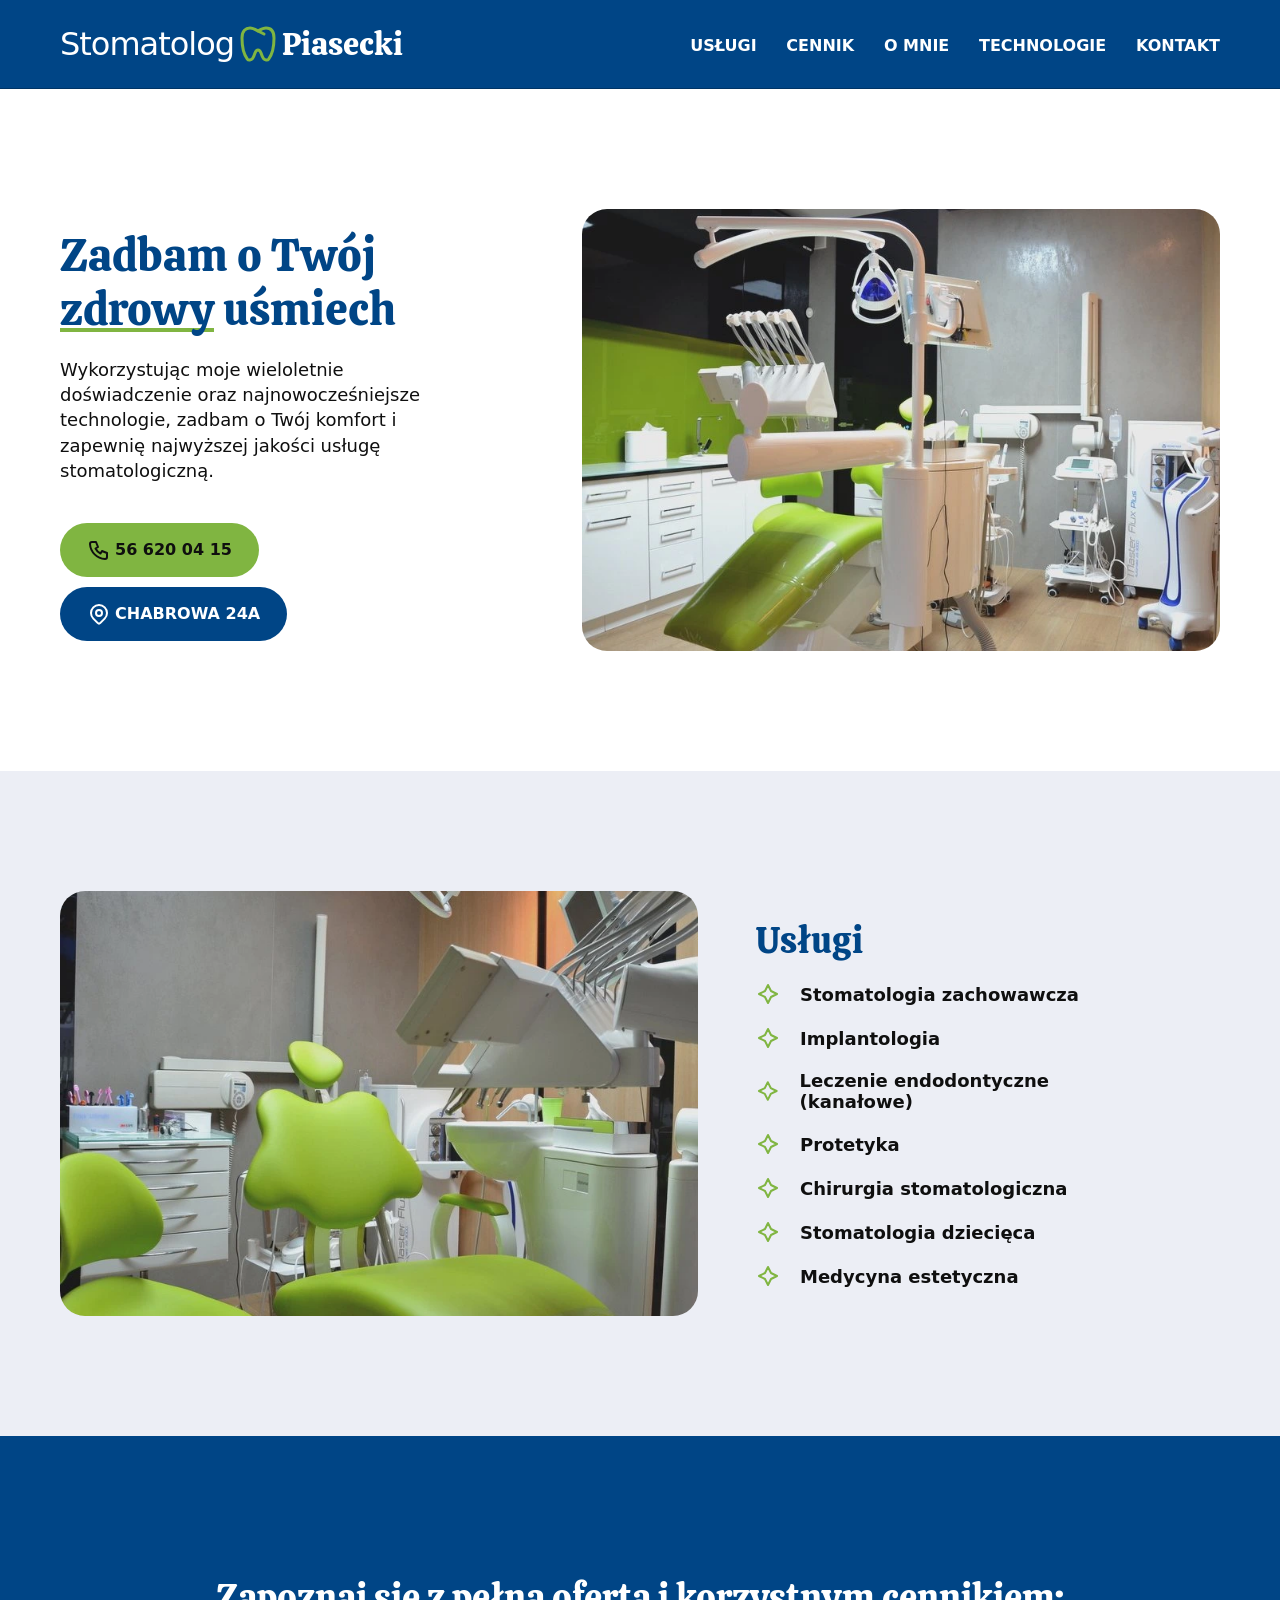
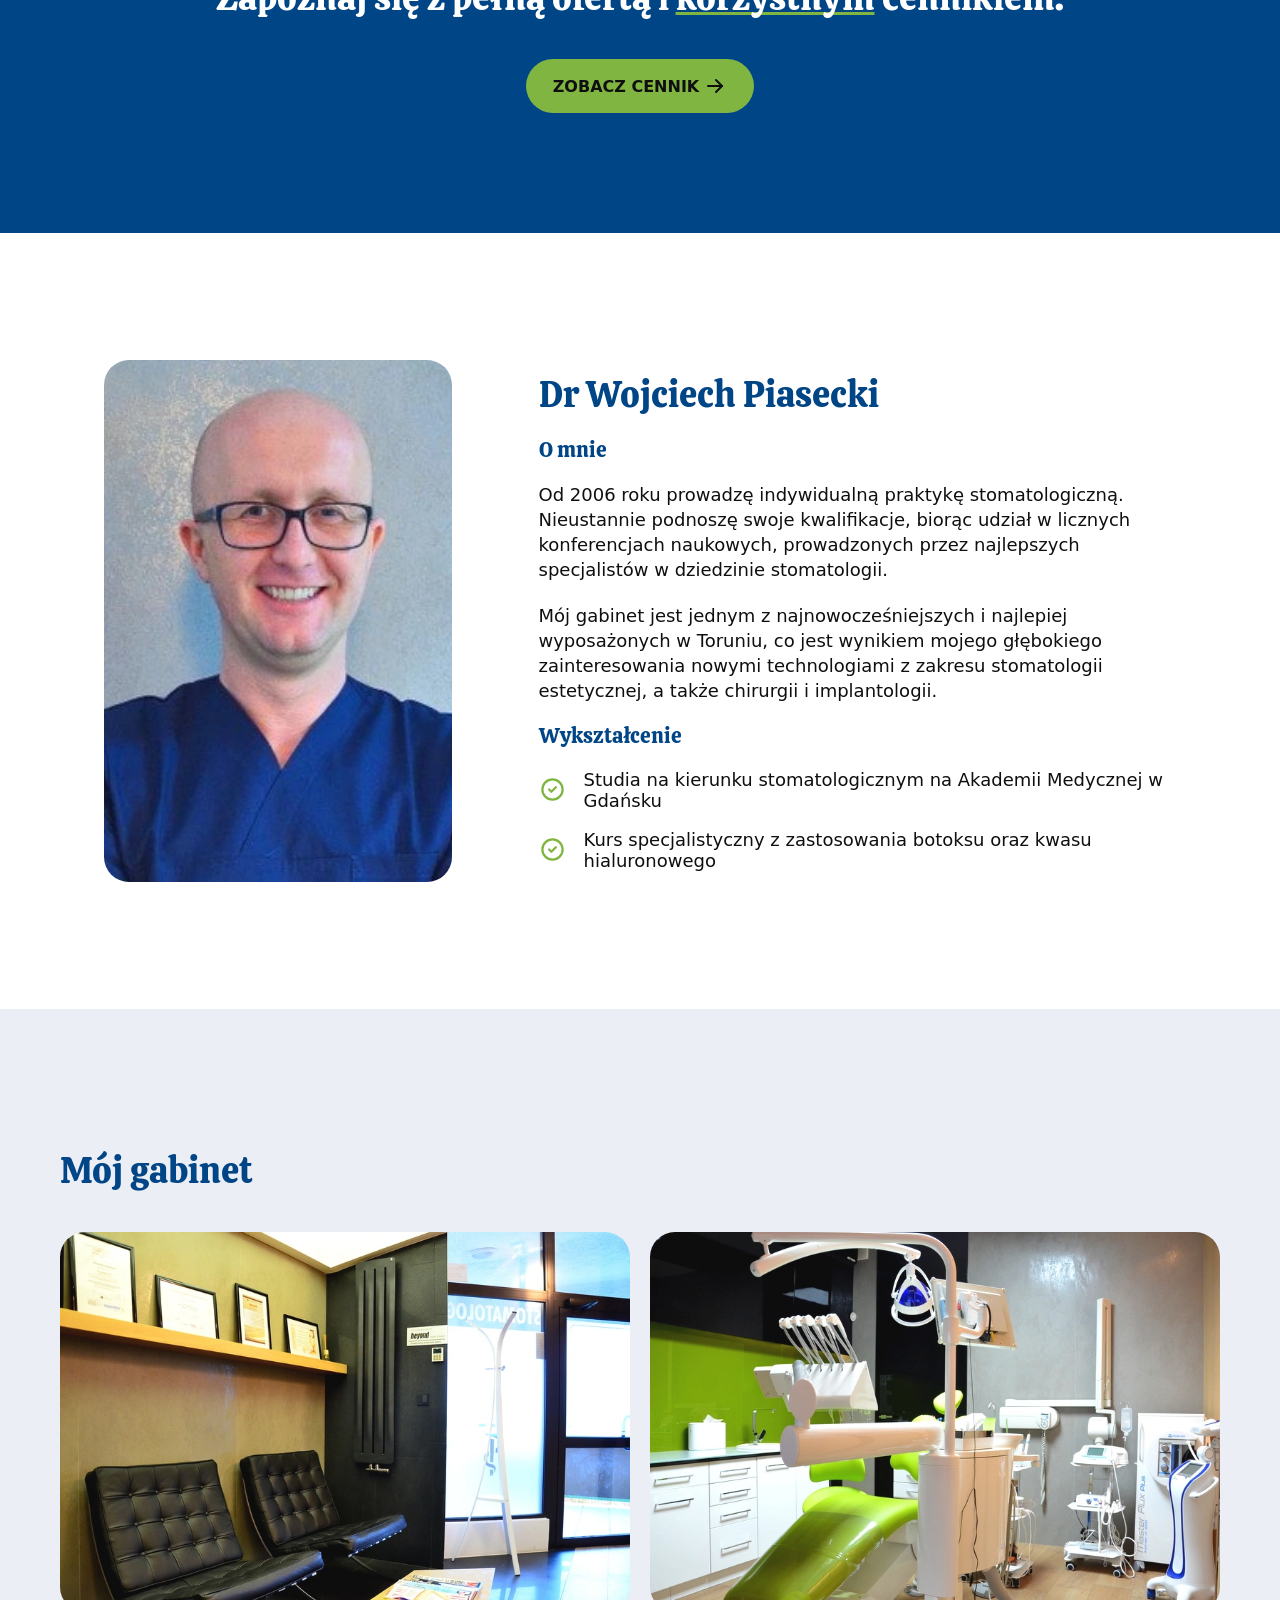
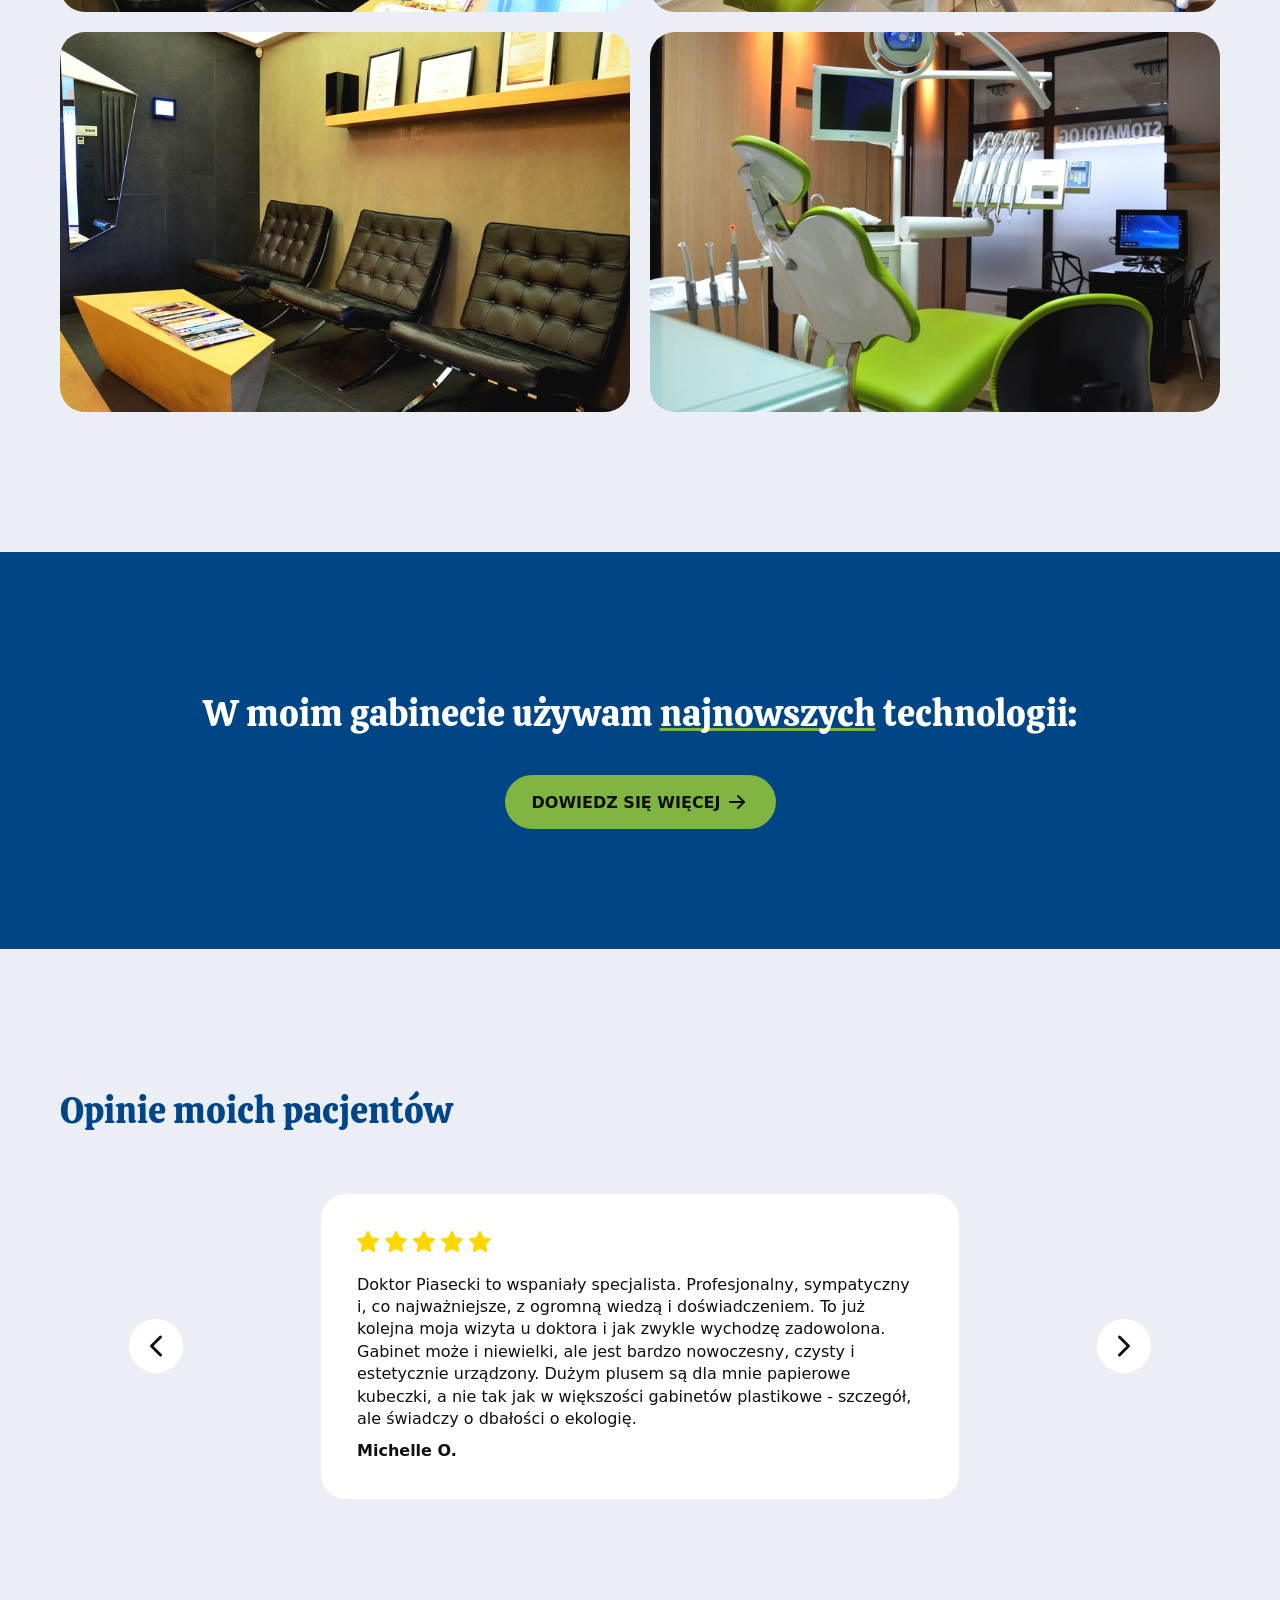
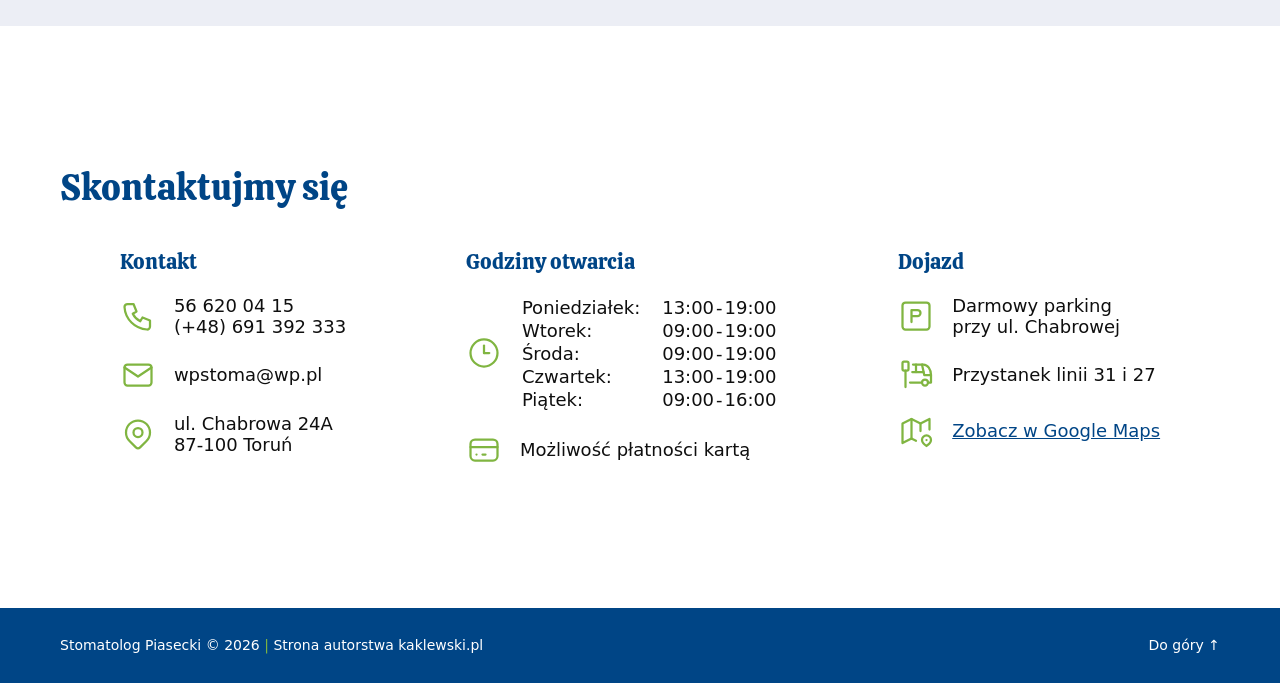
==== commit d8e84edb: "Update index.html" ====
--- a/index.html
+++ b/index.html
@@ -9,6 +9,11 @@
 			name="description"
 			content="Najlepszy i najnowocześniejszy gabinet dentystyczny w Toruniu." />
 
+		<meta name="theme-color" content="#004586" />
+		<meta
+			name="theme-color"
+			content="#00376b"
+			media="(prefers-color-scheme: dark)" />
 		<link
 			rel="apple-touch-icon"
 			sizes="180x180"
--- a/css/style.min.css
+++ b/css/style.min.css
@@ -1,2 +1,2 @@
-@import url("https://fonts.googleapis.com/css2?family=Calistoga&display=swap");:root{--bg:#fff;--bg-dark:#eceef5;--text:#0f0f0f;--text-light:#fff;--text-accent1:#004586;--accent1:#004586;--accent2:#80b541}@media (prefers-color-scheme:dark){:root{--bg:#222628;--bg-dark:#191a1c;--text:#f1f1f1;--text-light:#dfdcd7;--text-accent1:#7cc4fd;--accent1:#004586;--accent2:#80b541}}*,:after,:before{box-sizing:border-box;margin:0;padding:0}html{font-size:62.5%;scroll-behavior:smooth}body{color:var(--text);background-color:var(--bg);font-family:system-ui,sans-serif;font-size:1.8rem}h1,h2,h3,h4,h5,h6{margin:2rem 0;color:var(--text-accent1);font-family:Calistoga,cursive;font-weight:400;line-height:1.2}h1{font-size:4.5rem}h2{font-size:3.6rem}p{line-height:1.4}.button{display:inline-flex;justify-content:center;align-items:center;position:relative;padding:1.2rem 2.4rem;color:var(--text-light);background-color:var(--accent1);border-radius:4rem;border:1px solid transparent;font-size:1.6rem;font-weight:700;text-decoration:none;text-transform:uppercase;cursor:pointer}.button>*{position:relative;z-index:2}.button :first-child{margin-right:.4rem}.button>svg{width:2.4rem;height:2.4rem}.button--accent{color:var(--text);background-color:var(--accent2)}.button:after{content:"";position:absolute;width:100%;height:100%;background-color:#fff;border-radius:4rem;opacity:0;transition:opacity .2s;z-index:1}.button:hover:after{opacity:.2}.container{margin:auto;padding:6rem 2rem}.image{max-width:100%;border-radius:25px;aspect-ratio:3/2;-o-object-fit:cover;object-fit:cover;transition:scale .6s}.underlined{-webkit-text-decoration:var(--accent2) underline;text-decoration:var(--accent2) underline;-webkit-text-decoration-skip-ink:none;text-decoration-skip-ink:none;text-decoration-thickness:from-font}.navbar{position:sticky;top:0;width:100%;color:var(--text-light);background-color:var(--accent1);border-bottom:1px solid rgba(0,0,0,.25);z-index:3}.navbar__container{display:flex;justify-content:space-between;align-items:center;padding:2rem;margin:auto}.navbar__menu{display:none}.navbar__menu>a{position:relative;margin:0 1.2rem;padding:.4rem 0;color:var(--text-light);border-bottom:.2rem solid transparent;font-size:1.6rem;font-weight:700;text-decoration:none;text-transform:uppercase;transition:border .2s,color .2s}.navbar__menu>a:after{content:"";position:absolute;left:0;bottom:0;width:0;height:.3rem;background-color:var(--accent2);transition:width .2s}.navbar__menu>a:hover:after{width:100%}.navbar__hamburger-button{display:inline-block;min-width:4rem;min-height:4rem;color:var(--text-light);background:none;border:none;cursor:pointer}.logo{display:flex;flex-direction:row;align-items:center;color:var(--text-light);font-size:3.2rem;text-decoration:none}.logo__stomatolog{display:none;letter-spacing:-1px}.logo__piasecki{font-family:Calistoga,cursive}.logo>svg{min-width:1.5em;min-height:1.5em;color:var(--accent2)}.hero{background-color:var(--bg-dark)}.hero__container{display:flex;flex-direction:column}.hero__buttons{margin:4rem 0}.services{background-color:var(--bg)}.services__container{display:flex;flex-direction:column}.services__info{margin:auto}.services__info>ul li{display:flex;align-items:center;margin-bottom:2rem;font-weight:700;list-style-type:none}.services__info>ul li svg{margin-right:2rem;width:2.4rem;height:2.4rem;color:var(--accent2)}.services__img{display:none}.about__container{display:flex;flex-direction:column}.about__img{aspect-ratio:1/1}.about__info p{margin-bottom:2rem}.about__info li{display:flex;align-items:center;margin-bottom:1.8rem;list-style-type:none}.about__info li svg{min-width:2.7rem;min-height:2.7rem;margin-right:1.8rem;color:var(--accent2)}.office{background-color:var(--bg-dark)}.office__container.container{padding-bottom:2rem}.office__image-container{display:flex;flex-direction:column;margin:auto;padding:0 2rem 6rem}.office__image-container>.image{margin-bottom:1rem}.pricelist,.technologies{background-color:var(--accent1)}.pricelist__container,.technologies__container{display:flex;flex-direction:column;align-items:center}.pricelist__container h2,.technologies__container h2{margin-bottom:4rem;color:var(--text-light);text-align:center}.opinions{display:none;background-color:var(--bg-dark)}.opinions h2{margin-bottom:3.6rem}.opinions__slider{display:flex;flex-direction:row;justify-content:space-around}.testimonial{position:relative;padding:2rem;max-width:45%;background-color:var(--bg);border-radius:25px;font-size:1.6rem}.testimonial__stars{margin-bottom:1.6rem;color:gold}.testimonial__stars>svg{height:2.4rem;width:2.4rem}.testimonial__text{margin-bottom:1rem}.testimonial__author{font-weight:700}.contact__wrapper{display:flex;flex-direction:column}.contact__info__row{display:flex;flex-direction:row;align-items:center;margin-bottom:2rem}.contact__info__row>svg{width:3.6rem;height:3.6rem;margin-right:1.8rem;color:var(--accent2)}.contact__info__row .first-column{padding-right:2rem}.footer{color:var(--text-light);background-color:var(--accent1)}.footer__container{display:flex;justify-content:space-between;align-items:center;padding:2rem;margin:auto}@media (width <= 375px){.navbar{position:relative}.hero__buttons>.button{margin-bottom:.5rem}}@media (width >= 576px){.container,.footer__container,.navbar__container,.office__image-container{max-width:576px}.logo__stomatolog{display:inline}}@media (width >= 768px){.container,.footer__container,.navbar__container,.office__image-container{max-width:768px}.services__container{flex-direction:row;justify-content:space-between}.services__info{height:-moz-fit-content;height:fit-content;max-width:35%}.services__img{display:block;max-width:55%}.contact__wrapper{flex-direction:row;flex-wrap:wrap;justify-content:space-between}.contact__info{width:50%}}@media (width >= 992px){.container,.footer__container,.navbar__container,.office__image-container{max-width:992px}.navbar__menu{display:block}.navbar__hamburger-button{display:none}.hero__container{flex-direction:row;justify-content:space-between}.hero__info{height:-moz-fit-content;height:fit-content;margin:auto 0;max-width:35%}.hero__buttons{margin-bottom:0}.hero__img{max-width:55%}.about__container{flex-direction:row;justify-content:space-between}.about__img{display:block;max-width:30%}.about__info{height:-moz-fit-content;height:fit-content;margin:auto;max-width:55%}.office__image-container{flex-direction:row;flex-wrap:wrap}.office__image-container>.image{max-width:calc(50% - 2rem);margin-bottom:2rem}.office__image-container>.image:nth-child(2n){margin-left:2rem}.contact__wrapper{flex-direction:row;flex-wrap:nowrap;justify-content:space-around}.contact__info{width:auto}}@media (width >= 1200px){.container,.footer__container,.navbar__container,.office__image-container{max-width:1200px}.image:hover{scale:101%}.container{padding:12rem 2rem}.office__image-container{padding-bottom:12rem}.opinions{display:block}}@media (width >= 1400px){.navbar__container,.office__image-container{max-width:1400px}}
-/*# sourceMappingURL=[data-uri] */
+@font-face{font-family:Calistoga;font-style:normal;font-weight:400;src:url(../fonts/calistoga-v15-latin_latin-ext-regular.woff2) format("woff2");font-display:swap}:root{--bg:#fff;--bg-dark:#eceef5;--text:#0f0f0f;--text-light:#fff;--text-accent1:#004586;--accent1:#004586;--accent2:#80b541}@media (prefers-color-scheme:dark){:root{--bg:#1c1e1f;--bg-dark:#141616;--text:#e4e9e7;--text-light:#e4e9e7;--text-accent1:#69ace2;--accent1:#00376b;--accent2:#669134}}*,:after,:before{box-sizing:border-box;margin:0;padding:0}::-moz-selection{color:var(--text-light);background-color:var(--accent2)}::selection{color:var(--text-light);background-color:var(--accent2)}html{font-size:62.5%;scroll-behavior:smooth}body{color:var(--text);background-color:var(--bg);font-family:system-ui,sans-serif;font-size:1.8rem}h1,h2,h3,h4,h5,h6{margin:2rem 0;color:var(--text-accent1);font-family:Calistoga,cursive;font-weight:400;line-height:1.2}h1{font-size:4.5rem}h2{font-size:3.6rem}p{line-height:1.4}section{scroll-margin-top:8rem}.button{display:inline-flex;justify-content:center;align-items:center;position:relative;padding:1.2rem 2.4rem;color:var(--text-light);background-color:var(--accent1);border-radius:4rem;border:3px solid transparent;font-size:1.6rem;font-weight:700;text-decoration:none;text-transform:uppercase;cursor:pointer}.button>*{position:relative;z-index:2}.button :first-child{margin-right:.4rem}.button>svg{width:2.4rem;height:2.4rem}.button--accent{color:var(--text);background-color:var(--accent2)}.button:after{content:"";position:absolute;width:100%;height:100%;background-color:var(--bg);border-radius:4rem;opacity:0;transition:opacity .2s;z-index:1}.button:hover:after{opacity:.2}.container{margin:auto;padding:6rem 2rem}.image{max-width:100%;border-radius:25px;aspect-ratio:3/2;-o-object-fit:cover;object-fit:cover;transition:scale .6s}.underlined{-webkit-text-decoration:var(--accent2) underline;text-decoration:var(--accent2) underline;-webkit-text-decoration-skip-ink:none;text-decoration-skip-ink:none;text-decoration-thickness:from-font}.navbar{position:sticky;top:0;width:100%;color:var(--text-light);background-color:var(--accent1);border-bottom:1px solid rgba(0,0,0,.25);z-index:3}.navbar__container{display:flex;justify-content:space-between;align-items:center;padding:2rem;margin:auto}.navbar__menu{display:none}.navbar__menu>a{position:relative;margin:0 1.2rem;padding:.4rem 0;color:var(--text-light);border-bottom:.2rem solid transparent;font-size:1.6rem;font-weight:700;text-decoration:none;text-transform:uppercase;transition:border .2s,color .2s}.navbar__menu>a:last-child{margin-right:0}.navbar__menu>a:after{content:"";position:absolute;left:0;bottom:0;width:0;height:.3rem;background-color:var(--accent2);transition:width .2s}.navbar__menu>a:hover:after{width:100%}.navbar__hamburger-button{display:inline-block;min-width:4rem;min-height:4rem;color:var(--text-light);background:none;border:none;cursor:pointer}.logo{display:flex;flex-direction:row;align-items:center;color:var(--text-light);font-size:3.2rem;text-decoration:none}.logo__stomatolog{display:none;letter-spacing:-1px}.logo__piasecki{font-family:Calistoga,cursive}.logo>svg{min-width:1.5em;min-height:1.5em;color:var(--accent2)}.hamburger-menu{position:fixed;top:0;display:flex;justify-content:center;align-items:center;width:100%;height:100vh;background-color:var(--accent1);transform:translateX(100%);transition:.4s cubic-bezier(.65,.05,.36,1);z-index:4}.hamburger-menu--active{transform:translateX(0)}.hamburger-menu__close-button{position:absolute;top:2rem;left:2rem;max-width:4rem;max-height:4rem;color:var(--text-light);background:none;border:none;cursor:pointer}.hamburger-menu__links{display:flex;flex-direction:column;margin-top:4rem}.hamburger-menu__links a{position:relative;width:-moz-max-content;width:max-content;margin-bottom:3.6rem;color:var(--text-light);font-size:2.7rem;font-weight:700;text-transform:uppercase;text-decoration:none;transition:border .2s,color .2s}.hamburger-menu__links a:after{content:"";position:absolute;left:0;bottom:0;width:0;height:.3rem;background-color:var(--accent2);transition:width .2s}.hamburger-menu__links a:hover:after{width:100%}.hero{background-color:var(--bg)}.hero__container{display:flex;flex-direction:column}.hero__buttons{margin:4rem 0}.hero__buttons>a{margin-right:.5rem;margin-bottom:1rem}.services{background-color:var(--bg-dark)}.services__container{display:flex;flex-direction:column}.services__info{margin:auto}.services__info>ul li{display:flex;align-items:center;margin-bottom:2rem;font-weight:700;list-style-type:none}.services__info>ul li svg{margin-right:2rem;width:2.4rem;height:2.4rem;color:var(--accent2)}.services__img{display:none}.about__container{display:flex;flex-direction:column}.about__img{max-width:576px;margin:auto;margin-bottom:3rem;aspect-ratio:1/1}.about__info p{margin-bottom:2rem}.about__info li{display:flex;align-items:center;margin-bottom:1.8rem;list-style-type:none}.about__info li svg{min-width:2.7rem;min-height:2.7rem;margin-right:1.8rem;color:var(--accent2)}.office{background-color:var(--bg-dark)}.office__container.container{padding-bottom:2rem}.office__image-container{display:flex;flex-direction:column;margin:auto;padding:0 2rem 6rem}.office__image-container>.image{margin-bottom:1rem}.pricelist-link,.technologies-link{background-color:var(--accent1)}.pricelist-link__container,.technologies-link__container{display:flex;flex-direction:column;align-items:center}.pricelist-link__container h2,.technologies-link__container h2{margin-bottom:4rem;color:var(--text-light);text-align:center}.testimonials{display:none;background-color:var(--bg-dark)}.testimonials h2{margin-bottom:5.4rem}.testimonials__wrapper{display:flex;flex-direction:row;justify-content:space-around;align-items:center;height:32rem}.testimonials__button{display:flex;justify-content:center;align-items:center;width:5.4rem;height:5.4rem;color:var(--text-light);background-color:var(--bg);border:none;border-radius:50%;font-weight:700;cursor:pointer;transition:scale .4s}.testimonials__button svg{width:3.6rem;height:3.6rem;color:var(--text)}.testimonials__button:hover{scale:110%}.testimonials__card{position:relative;padding:3.6rem;max-width:55%;background-color:var(--bg);border-radius:25px;font-size:1.6rem}.testimonials__card__stars{margin-bottom:1.6rem;color:gold}.testimonials__card__stars>svg{height:2.4rem}.testimonials__card__text{margin-bottom:1rem}.testimonials__card__author{font-weight:700}.contact a{color:var(--text-accent1)}.contact a:hover{text-decoration:none}.contact__wrapper{display:flex;flex-direction:column}.contact__info__row{display:flex;flex-direction:row;align-items:center;margin-bottom:2rem}.contact__info__row>svg{width:3.6rem;height:3.6rem;margin-right:1.8rem;color:var(--accent2)}.contact__info__row .first-column{padding-right:2rem}.pricelist__container{width:-moz-fit-content;width:fit-content;margin:6rem auto;padding:2rem}.pricelist h2{margin-top:6rem}.pricelist table{border-collapse:collapse;width:100%}.pricelist tr:nth-child(2n){background-color:var(--bg-dark)}.pricelist td{padding:.8rem;font-size:1.6rem;border:1px solid var(--accent1)}.pricelist td:nth-child(odd){width:70%}.pricelist td:nth-child(2n){width:30%}.pricelist li{padding-left:1.6rem;list-style-position:inside}.pricelist li::marker{color:var(--text-accent1)}.technologies__item{display:flex;flex-direction:column;margin:8rem 0}.technologies__item__photo{margin:auto;max-width:100%;max-height:30rem;-o-object-fit:contain;object-fit:contain;border-radius:25px;transition:scale .6s}.technologies__item__info{margin:auto}.footer{color:var(--text-light);background-color:var(--accent1)}.footer__container{display:flex;flex-direction:row;justify-content:space-between;align-items:center;margin:auto;padding:2.8rem 2rem;font-size:1.4rem}.footer__container a{color:var(--text-light);text-decoration:none;transition:color .2s}.footer__container a:hover,.footer__separator{color:var(--accent2)}.footer__separator{display:none}@media (width <= 375px){.navbar{position:relative}.hero__buttons>.button{margin-bottom:.5rem}}@media (width >= 576px){.container,.footer__container,.navbar__container,.office__image-container{max-width:576px}.logo__stomatolog{display:inline}}@media (width >= 768px){.container,.footer__container,.navbar__container,.office__image-container{max-width:768px}.services__container{flex-direction:row;justify-content:space-between}.services__info{height:-moz-fit-content;height:fit-content;max-width:35%}.services__img{display:block;max-width:55%}.contact__wrapper{flex-direction:row;flex-wrap:wrap;justify-content:space-between}.contact__info{width:50%}.pricelist table{max-width:768px}.pricelist td:nth-child(odd){width:80%}.pricelist td:nth-child(2n){width:20%}.footer br{display:none}.footer__separator{display:inline;color:var(--accent2)}}@media (width >= 992px){.container,.footer__container,.navbar__container,.office__image-container{max-width:992px}.navbar__menu{display:block}.navbar__hamburger-button{display:none}.hero__container{flex-direction:row;justify-content:space-between}.hero__info{height:-moz-fit-content;height:fit-content;margin:auto 0;max-width:45%}.hero__buttons{margin-bottom:0}.hero__img{max-width:50%}.about__container{flex-direction:row;justify-content:space-between}.about__img{display:block;margin-bottom:auto;max-width:30%;aspect-ratio:2/3}.about__info{height:-moz-fit-content;height:fit-content;margin:auto;max-width:55%}.office__image-container{flex-direction:row;flex-wrap:wrap}.office__image-container>.image{max-width:calc(50% - 1rem);margin-bottom:2rem}.office__image-container>.image:nth-child(2n){margin-left:2rem}.contact__wrapper{flex-direction:row;flex-wrap:nowrap;justify-content:space-around}.contact__info{width:auto}}@media (width >= 1200px){.container,.footer__container,.navbar__container,.office__image-container{max-width:1200px}.image:hover{scale:101%}.container{padding:12rem 2rem}.hero__info{max-width:35%}.hero__img{max-width:55%}.office__image-container{padding-bottom:12rem}.testimonials{display:block}.technologies__item{display:flex;flex-direction:row}.technologies__item__photo{width:30%;max-height:-moz-fit-content;max-height:fit-content;background-color:#fff;aspect-ratio:1/1;-o-object-fit:cover;object-fit:cover}.technologies__item__photo:hover{scale:101%}.technologies__item__info{margin:auto;width:60%}.technologies__item:nth-child(2n){flex-direction:row-reverse}}@media (width >= 1400px){.navbar__container,.office__image-container{max-width:1400px}}
+/*# sourceMappingURL=[data-uri] */
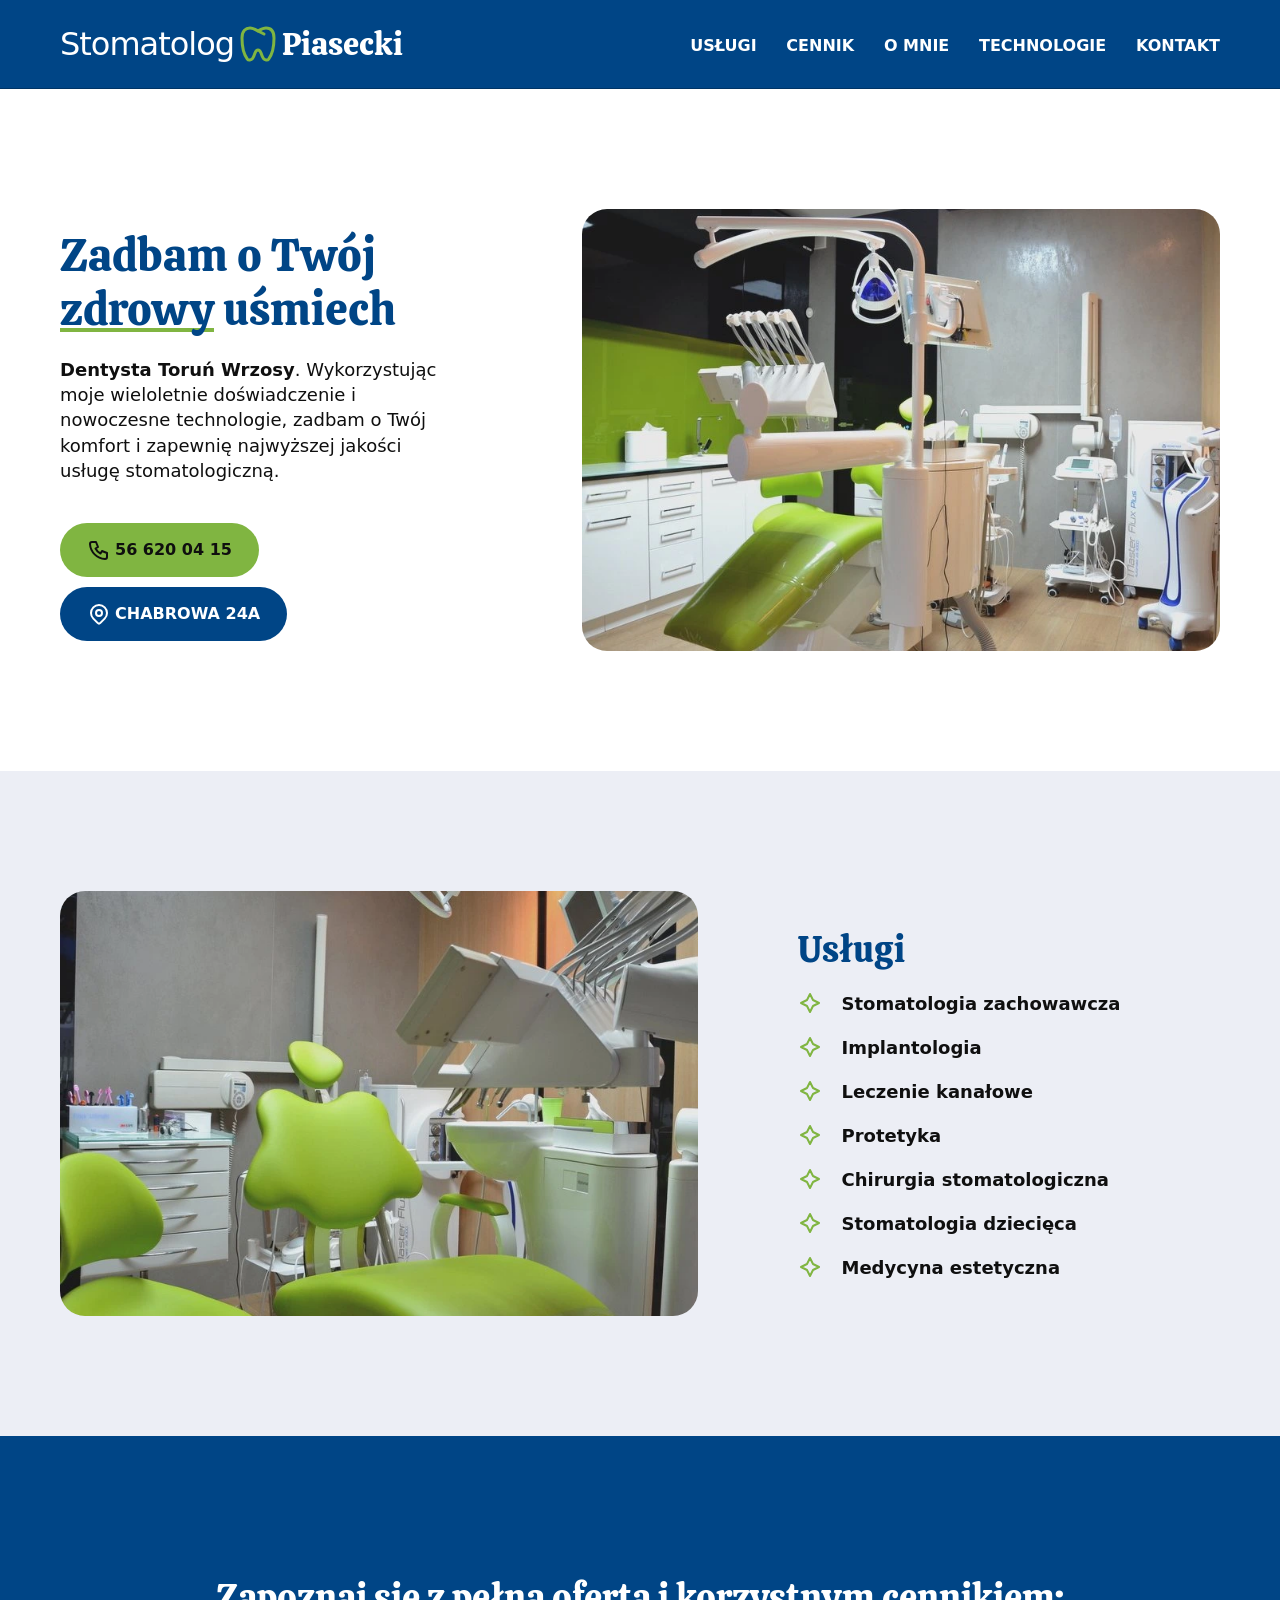
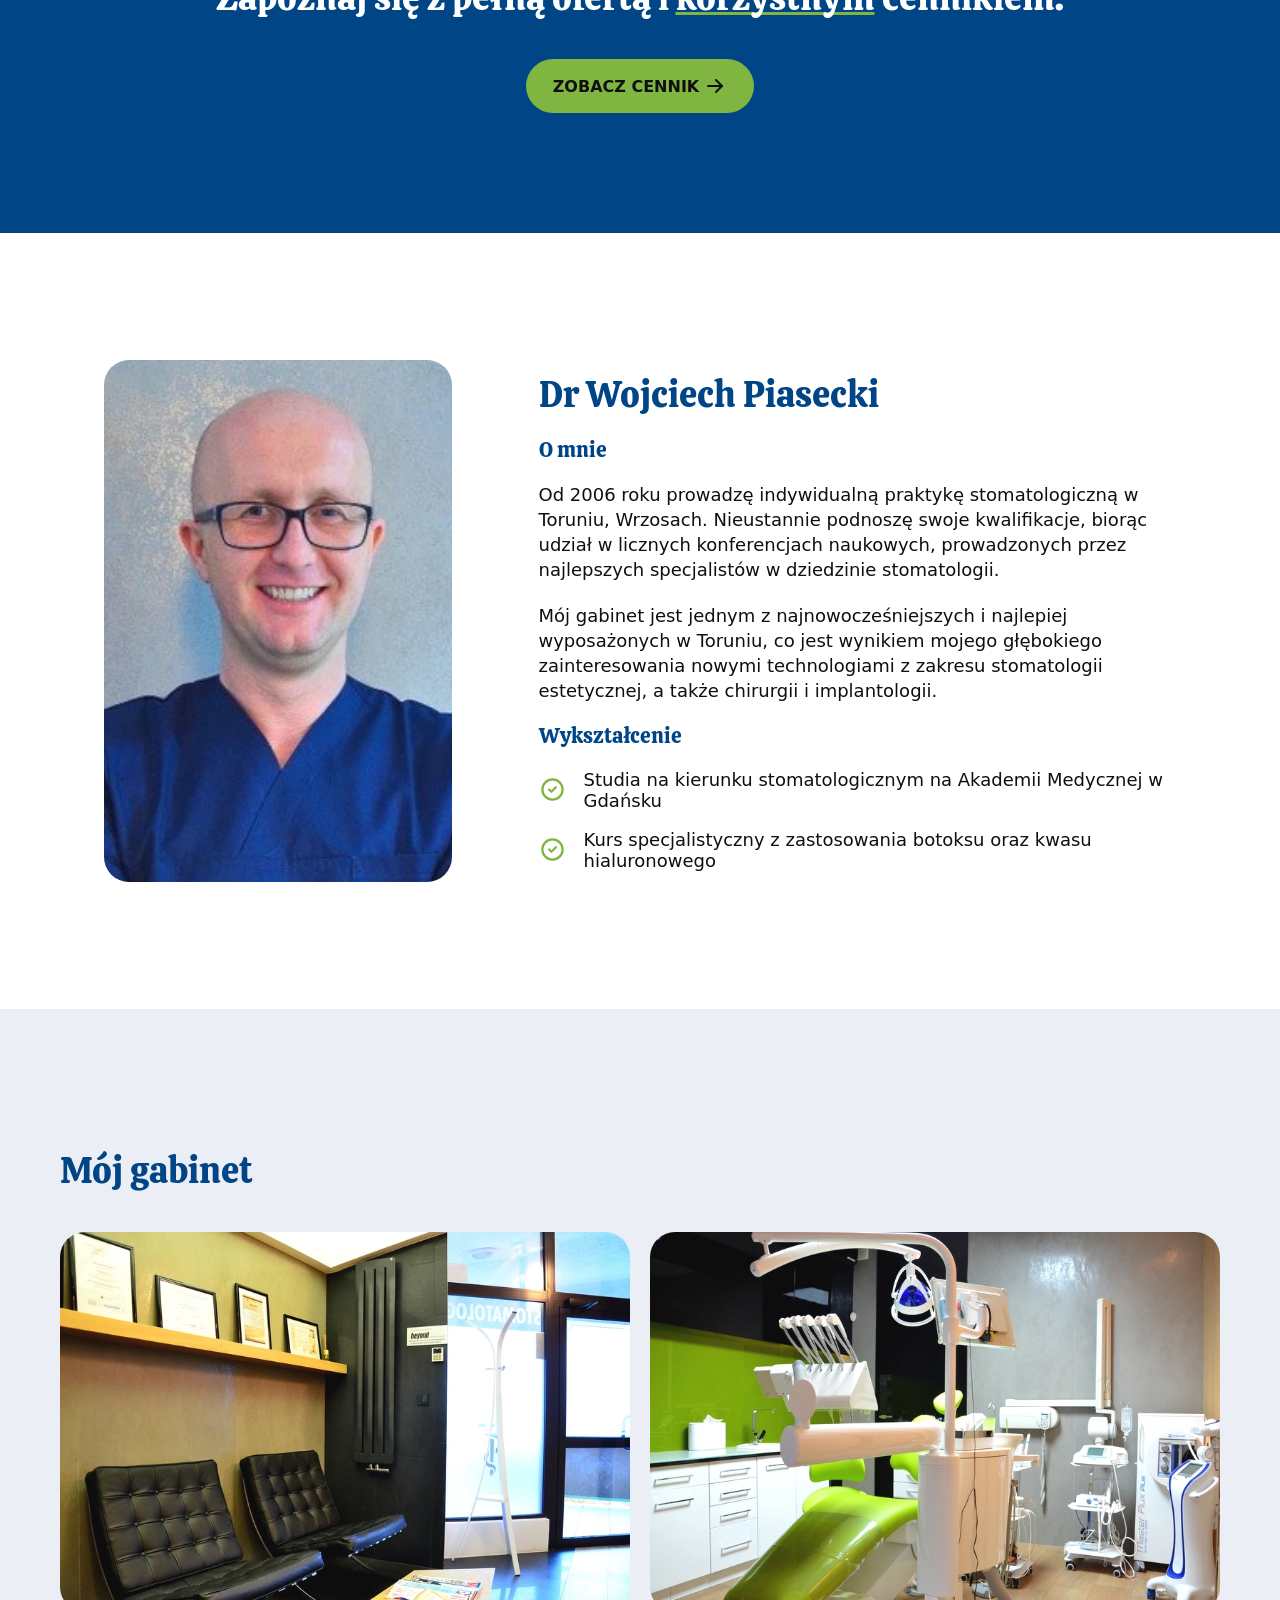
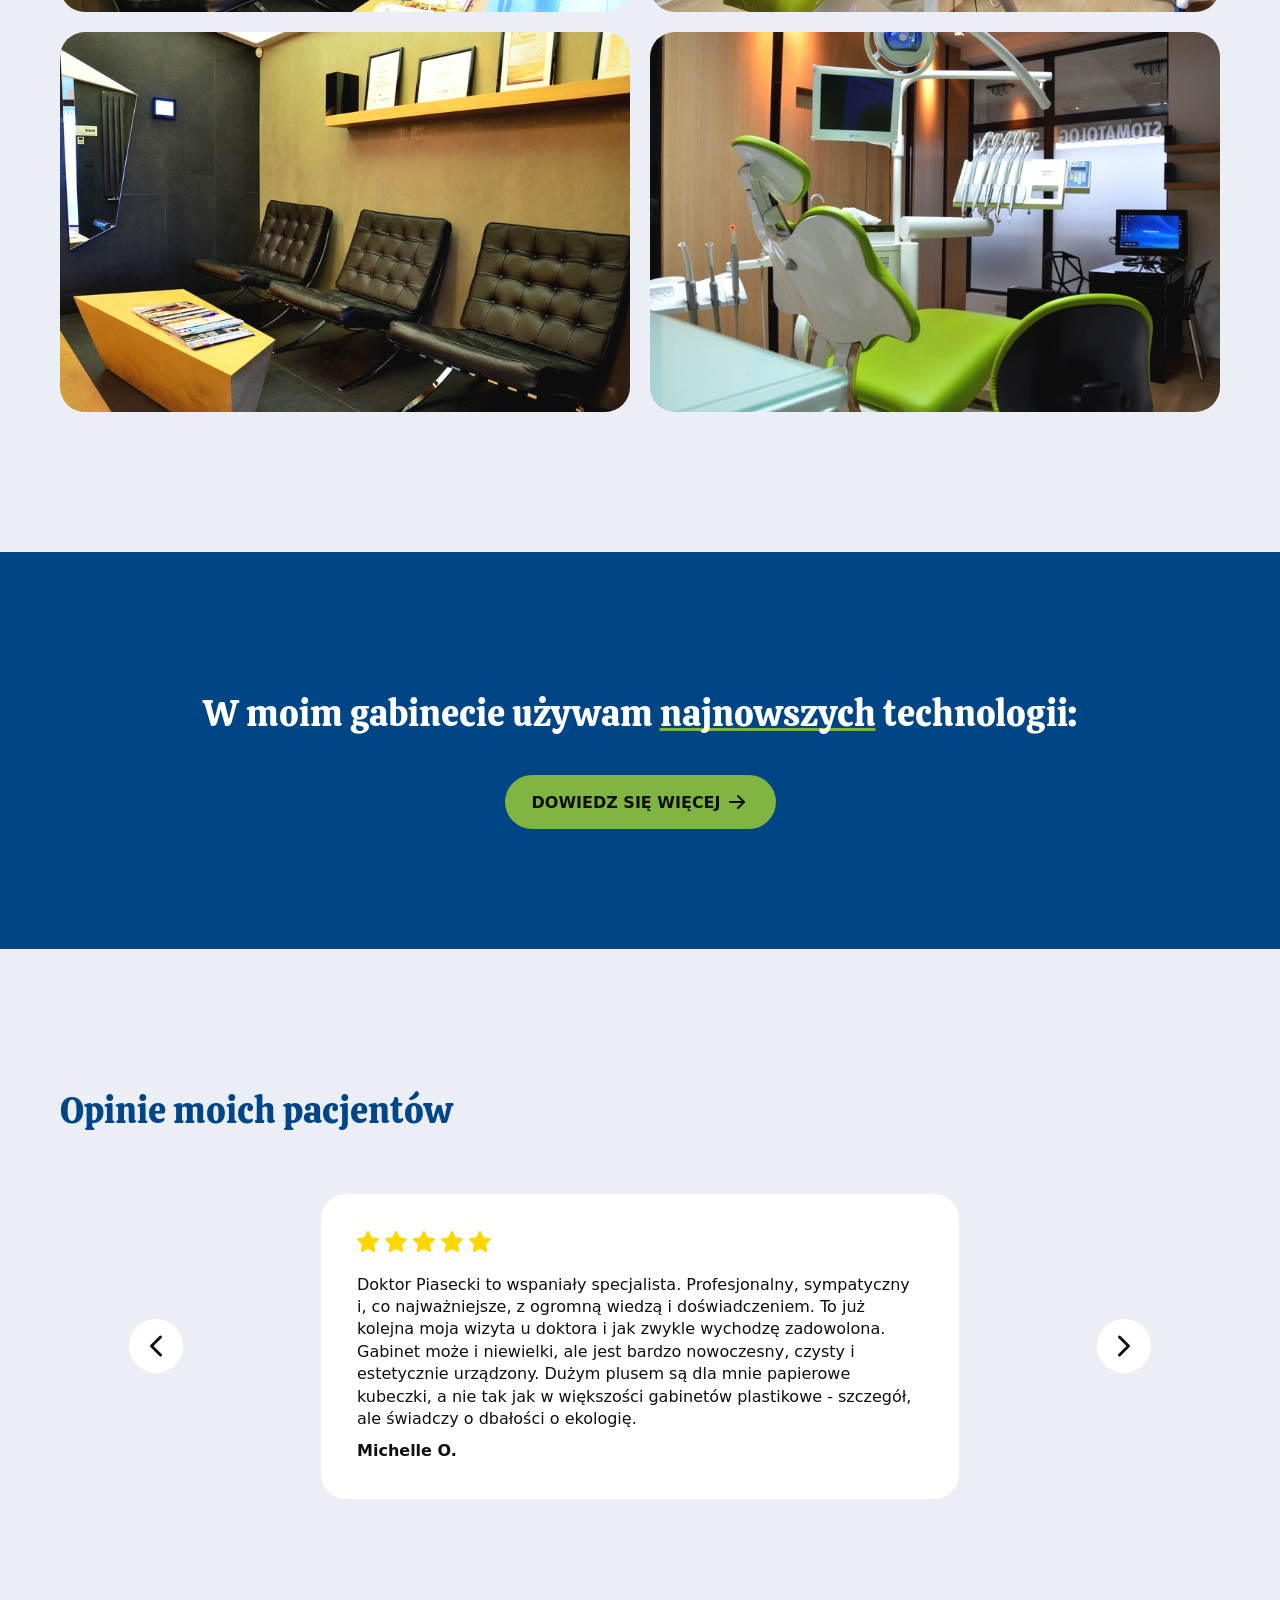
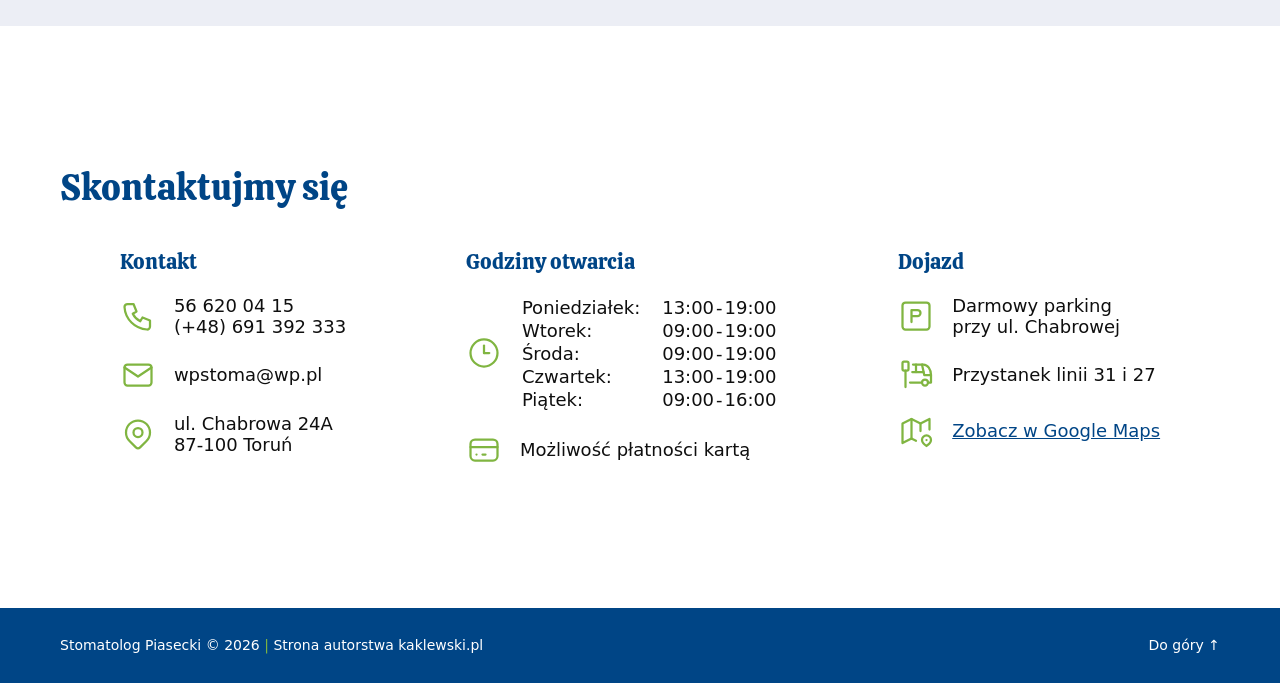
==== commit 5fa43d7d: "Add files via upload" ====
--- a/index.html
+++ b/index.html
@@ -3,17 +3,21 @@
 	<head>
 		<meta charset="UTF-8" />
 		<meta name="viewport" content="width=device-width, initial-scale=1.0" />
+		<meta
+			name="theme-color"
+			content="#004586"
+			media="(prefers-color-scheme:
+		light)" />
+		<meta
+			name="theme-color"
+			content="#00376b"
+			media="(prefers-color-scheme: dark)" />
 
 		<title>Dentysta Toruń Wrzosy | Stomatolog Wojciech Piasecki</title>
 		<meta
 			name="description"
-			content="Najlepszy i najnowocześniejszy gabinet dentystyczny w Toruniu." />
+			content="Dentysta stomatolog Toruń, Wrzosy. Nowoczesny gabinet dentystyczny w Toruniu." />
 
-		<meta name="theme-color" content="#004586" />
-		<meta
-			name="theme-color"
-			content="#00376b"
-			media="(prefers-color-scheme: dark)" />
 		<link
 			rel="apple-touch-icon"
 			sizes="180x180"
@@ -128,11 +132,12 @@
 							Zadbam o Twój
 							<span class="underlined">zdrowy</span> uśmiech
 						</h1>
+
 						<p>
-							Wykorzystując moje wieloletnie doświadczenie oraz
-							najnowocześniejsze technologie, zadbam o Twój
-							komfort i zapewnię najwyższej jakości usługę
-							stomatologiczną.
+							<strong>Dentysta Toruń Wrzosy</strong>.
+							Wykorzystując moje wieloletnie doświadczenie i
+							nowoczesne technologie, zadbam o Twój komfort i
+							zapewnię najwyższej jakości usługę stomatologiczną.
 						</p>
 						<div class="hero__buttons">
 							<a
@@ -265,7 +270,7 @@
 									<path
 										d="M12 3l3 6l6 3l-6 3l-3 6l-3 -6l-6 -3l6 -3z"></path>
 								</svg>
-								<span>Leczenie endodontyczne (kanałowe)</span>
+								<span>Leczenie kanałowe</span>
 							</li>
 							<li>
 								<svg
@@ -397,10 +402,10 @@
 						<h3>O mnie</h3>
 						<p>
 							Od 2006 roku prowadzę indywidualną praktykę
-							stomatologiczną. Nieustannie podnoszę swoje
-							kwalifikacje, biorąc udział w licznych konferencjach
-							naukowych, prowadzonych przez najlepszych
-							specjalistów w dziedzinie stomatologii.
+							stomatologiczną w Toruniu, Wrzosach. Nieustannie
+							podnoszę swoje kwalifikacje, biorąc udział w
+							licznych konferencjach naukowych, prowadzonych przez
+							najlepszych specjalistów w dziedzinie stomatologii.
 						</p>
 						<p>
 							Mój gabinet jest jednym z najnowocześniejszych i
@@ -474,19 +479,23 @@
 					<img
 						src="../img/office-2.webp"
 						alt="Fotele w poczekalni"
-						class="image office__image-1" />
+						class="image office__image-1"
+						loading="lazy" />
 					<img
 						src="../img/office-3.webp"
 						alt="Wejście do gabinetu"
-						class="image office__image-2" />
+						class="image office__image-2"
+						loading="lazy" />
 					<img
 						src="../img/office-1.webp"
 						alt="Fotel dentystyczny"
-						class="image office__image-3" />
+						class="image office__image-3"
+						loading="lazy" />
 					<img
 						src="../img/office-4.webp"
 						alt="Gabinet"
-						class="image office__image-4" />
+						class="image office__image-4"
+						loading="lazy" />
 				</div>
 			</section>
 			<section class="technologies-link">
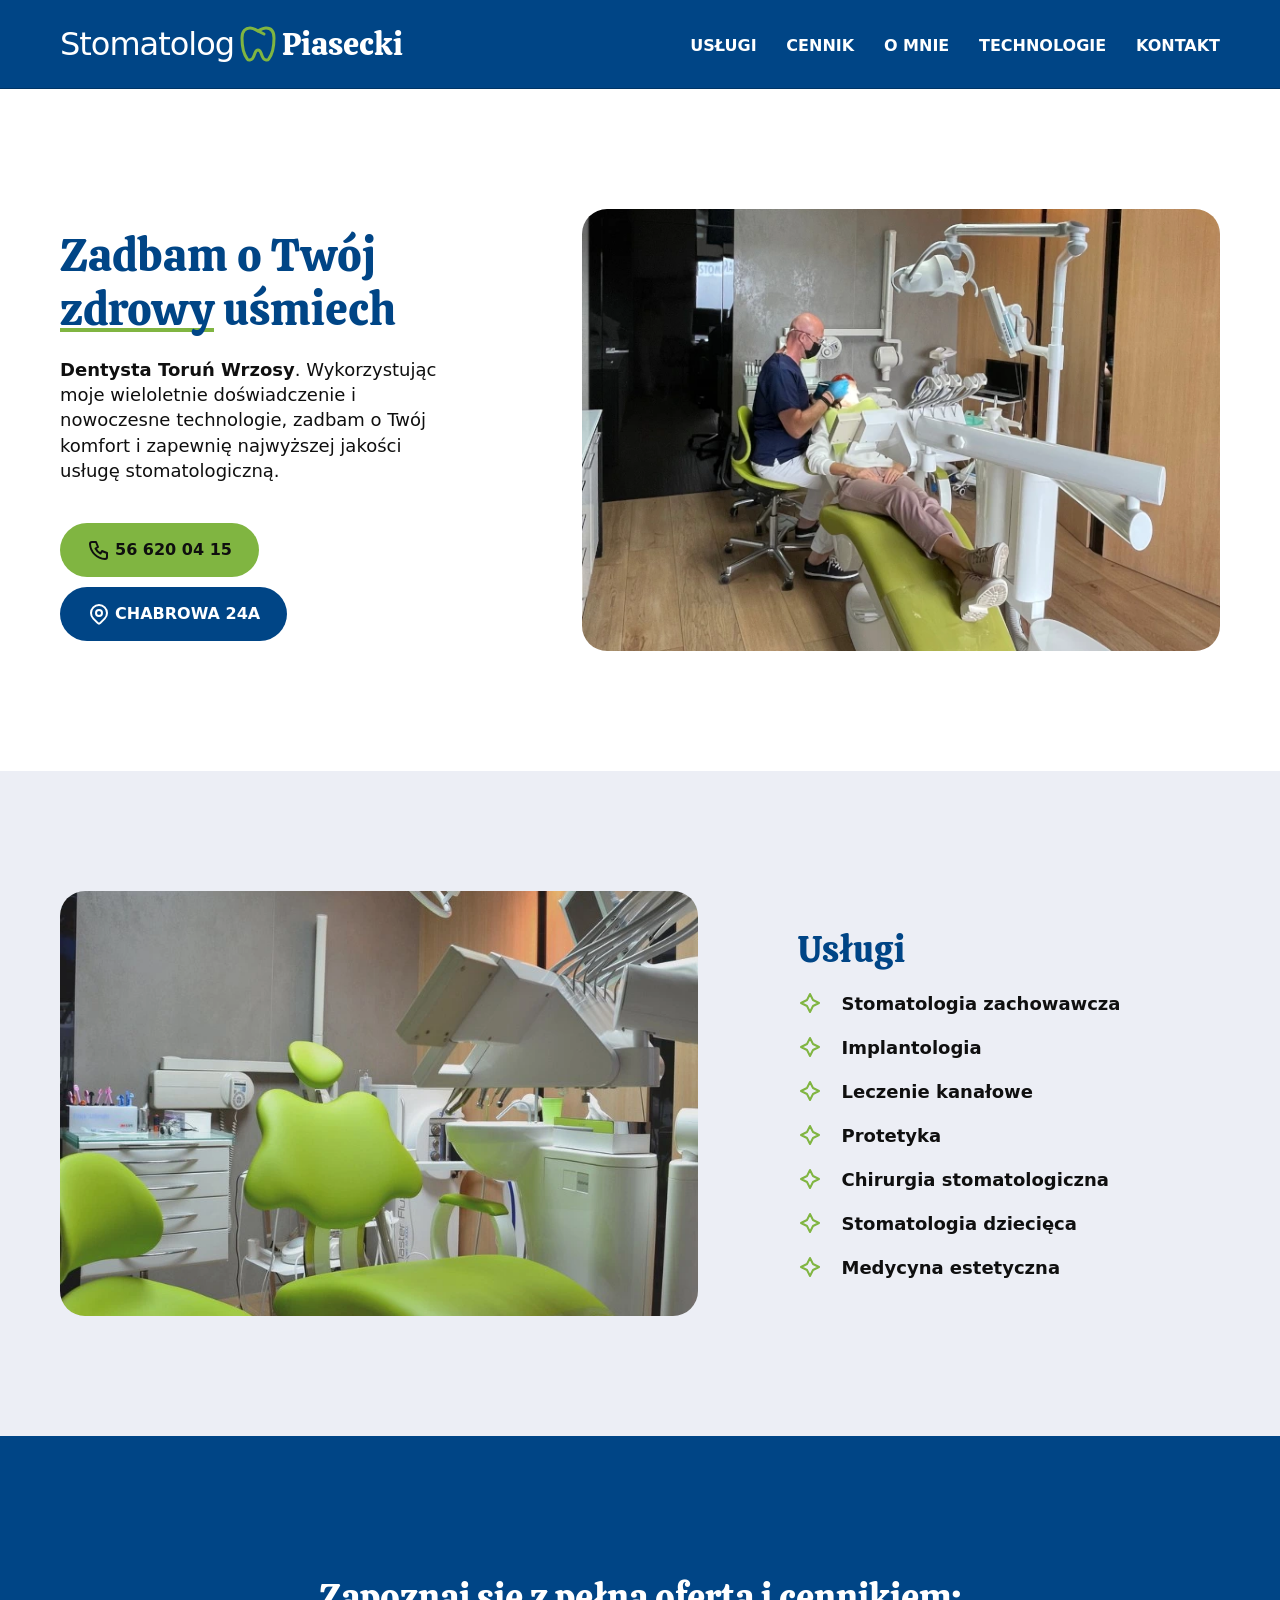
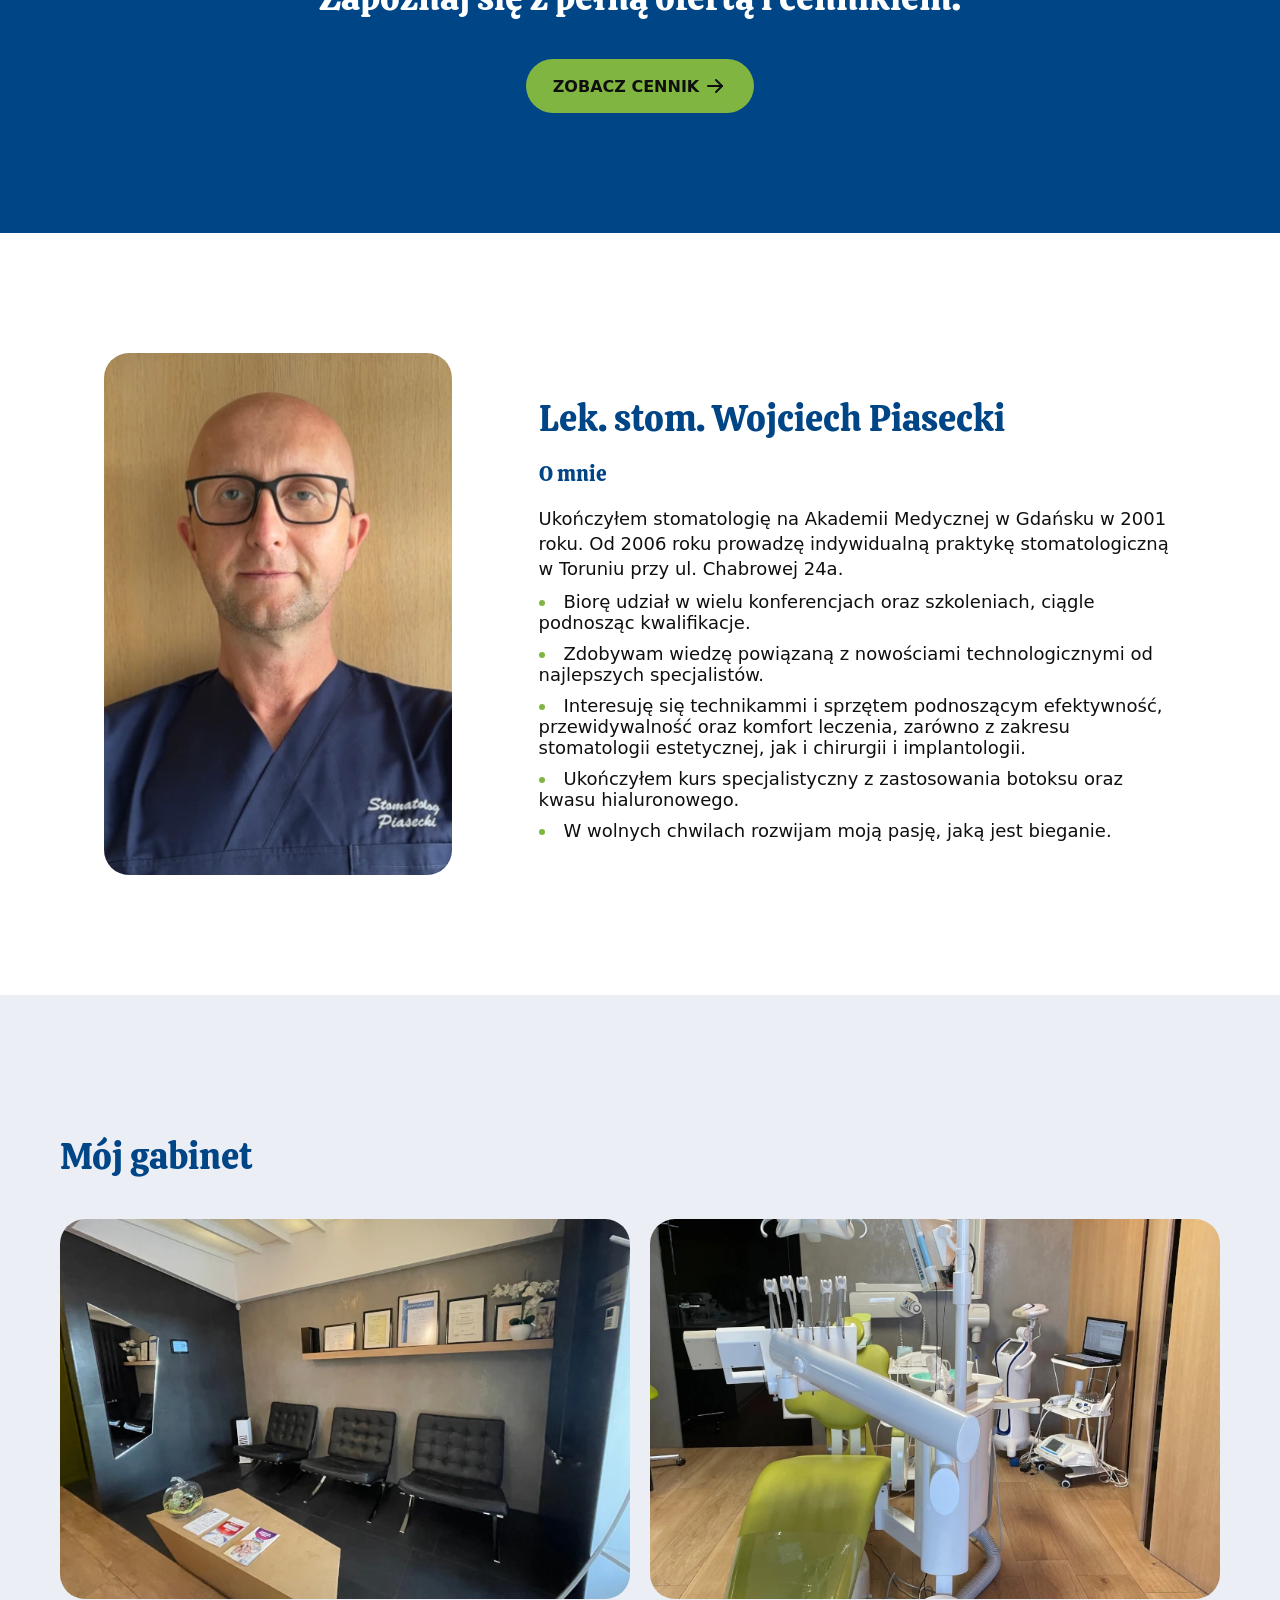
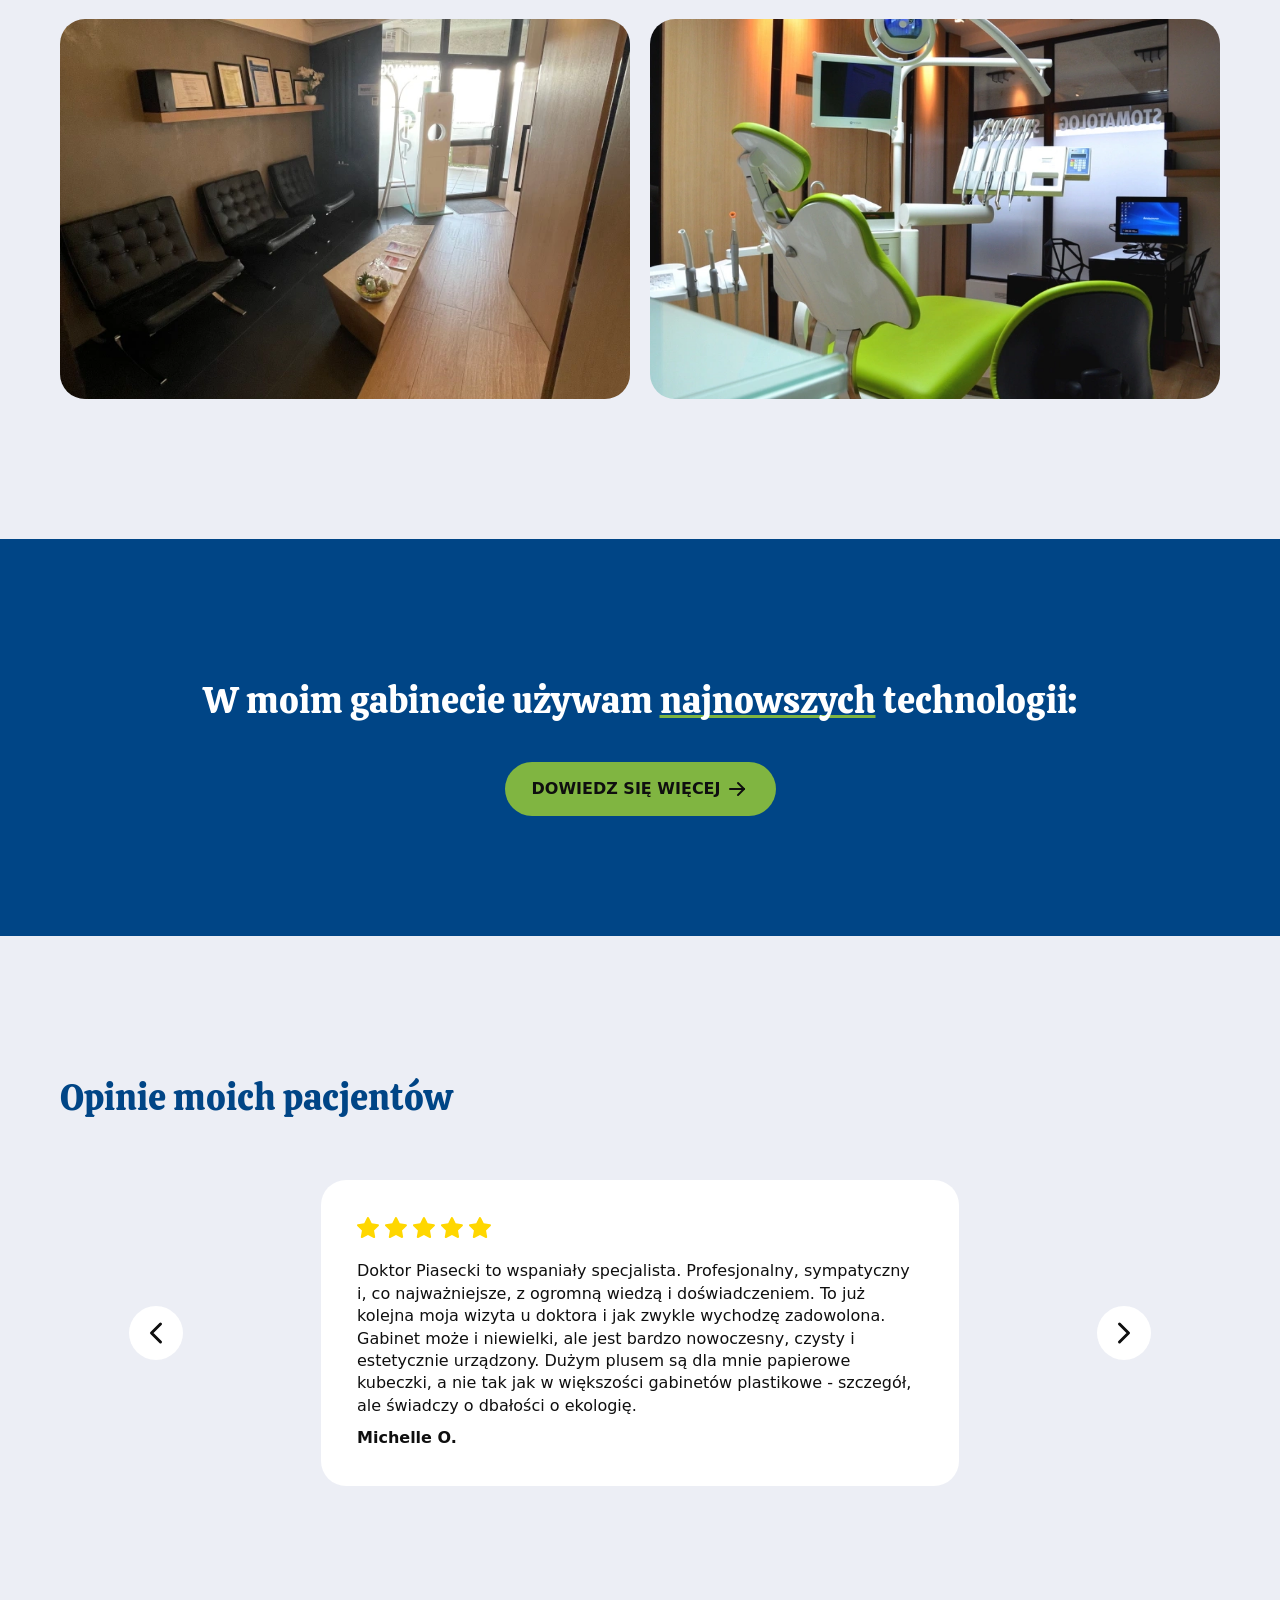
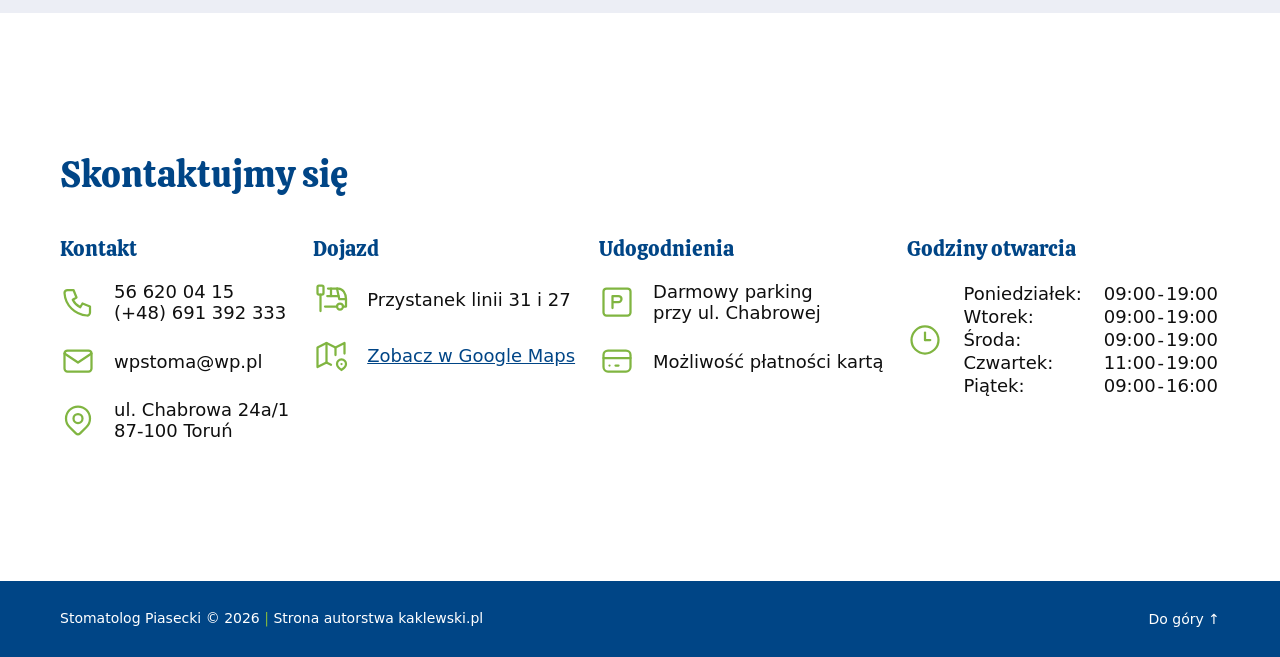
==== commit 71a04640: "Add files via upload" ====
--- a/index.html
+++ b/index.html
@@ -77,7 +77,9 @@
 			<a href="/technologie.html">Technologie</a>
 			<a href="/#kontakt">Kontakt</a>
 		</div>
-		<button class="navbar__hamburger-button hamburger-nav-toggler">
+		<button
+			class="navbar__hamburger-button hamburger-nav-toggler"
+			aria-label="hamburger menu">
 			<svg
 				xmlns="http://www.w3.org/2000/svg"
 				class="icon icon-tabler icon-tabler-menu-2"
@@ -99,7 +101,9 @@
 </nav>
 
 <nav class="hamburger-menu">
-	<button class="hamburger-menu__close-button hamburger-nav-toggler">
+	<button
+		class="hamburger-menu__close-button hamburger-nav-toggler"
+		aria-label="zamknij hamburger menu">
 		<svg
 			xmlns="http://www.w3.org/2000/svg"
 			class="icon icon-tabler icon-tabler-x"
@@ -362,10 +366,7 @@
 			</section>
 			<section class="pricelist-link">
 				<div class="pricelist-link__container container">
-					<h2>
-						Zapoznaj się z pełną ofertą i
-						<span class="underlined">korzystnym</span> cennikiem:
-					</h2>
+					<h2>Zapoznaj się z pełną ofertą i cennikiem:</h2>
 					<a href="/cennik.html" class="button button--accent">
 						<span>Zobacz cennik</span>
 						<svg
@@ -395,76 +396,39 @@
 					<img
 						class="about__img image"
 						src="./img/about-img.webp"
-						alt="Dr Wojciech Piasecki"
+						alt="Wojciech Piasecki"
 						loading="lazy" />
 					<div class="about__info">
-						<h2>Dr Wojciech Piasecki</h2>
+						<h2>Lek. stom. Wojciech Piasecki</h2>
 						<h3>O mnie</h3>
 						<p>
-							Od 2006 roku prowadzę indywidualną praktykę
-							stomatologiczną w Toruniu, Wrzosach. Nieustannie
-							podnoszę swoje kwalifikacje, biorąc udział w
-							licznych konferencjach naukowych, prowadzonych przez
-							najlepszych specjalistów w dziedzinie stomatologii.
+							Ukończyłem stomatologię na Akademii Medycznej w
+							Gdańsku w 2001 roku. Od 2006 roku prowadzę
+							indywidualną praktykę stomatologiczną w Toruniu przy
+							ul. Chabrowej 24a.
 						</p>
-						<p>
-							Mój gabinet jest jednym z najnowocześniejszych i
-							najlepiej wyposażonych w Toruniu, co jest wynikiem
-							mojego głębokiego zainteresowania nowymi
-							technologiami z zakresu stomatologii estetycznej, a
-							także chirurgii i implantologii.
-						</p>
-						<h3>Wykształcenie</h3>
 						<ul>
 							<li>
-								<svg
-									xmlns="http://www.w3.org/2000/svg"
-									class="icon icon-tabler icon-tabler-circle-check"
-									width="2rem"
-									height="2rem"
-									viewBox="0 0 24 24"
-									stroke-width="2"
-									stroke="currentColor"
-									fill="none"
-									stroke-linecap="round"
-									stroke-linejoin="round">
-									<path
-										stroke="none"
-										d="M0 0h24v24H0z"
-										fill="none"></path>
-									<path
-										d="M12 12m-9 0a9 9 0 1 0 18 0a9 9 0 1 0 -18 0"></path>
-									<path d="M9 12l2 2l4 -4"></path>
-								</svg>
-								<span
-									>Studia na kierunku stomatologicznym na
-									Akademii Medycznej w Gdańsku</span
-								>
-							</li>
-							<li>
-								<svg
-									xmlns="http://www.w3.org/2000/svg"
-									class="icon icon-tabler icon-tabler-circle-check"
-									width="2rem"
-									height="2rem"
-									viewBox="0 0 24 24"
-									stroke-width="2"
-									stroke="currentColor"
-									fill="none"
-									stroke-linecap="round"
-									stroke-linejoin="round">
-									<path
-										stroke="none"
-										d="M0 0h24v24H0z"
-										fill="none"></path>
-									<path
-										d="M12 12m-9 0a9 9 0 1 0 18 0a9 9 0 1 0 -18 0"></path>
-									<path d="M9 12l2 2l4 -4"></path>
-								</svg>
-								<span
-									>Kurs specjalistyczny z zastosowania botoksu
-									oraz kwasu hialuronowego</span
-								>
+								Biorę udział w wielu konferencjach oraz
+								szkoleniach, ciągle podnosząc kwalifikacje.
+							</li>
+							<li>
+								Zdobywam wiedzę powiązaną z nowościami
+								technologicznymi od najlepszych specjalistów.
+							</li>
+							<li>
+								Interesuję się technikammi i sprzętem
+								podnoszącym efektywność, przewidywalność oraz
+								komfort leczenia, zarówno z zakresu stomatologii
+								estetycznej, jak i chirurgii i implantologii.
+							</li>
+							<li>
+								Ukończyłem kurs specjalistyczny z zastosowania
+								botoksu oraz kwasu hialuronowego.
+							</li>
+							<li>
+								W wolnych chwilach rozwijam moją pasję, jaką
+								jest bieganie.
 							</li>
 						</ul>
 					</div>
@@ -477,17 +441,17 @@
 
 				<div class="office__image-container">
 					<img
-						src="../img/office-2.webp"
+						src="../img/office-1.webp"
 						alt="Fotele w poczekalni"
 						class="image office__image-1"
 						loading="lazy" />
 					<img
-						src="../img/office-3.webp"
+						src="../img/office-2.webp"
 						alt="Wejście do gabinetu"
 						class="image office__image-2"
 						loading="lazy" />
 					<img
-						src="../img/office-1.webp"
+						src="../img/office-3.webp"
 						alt="Fotel dentystyczny"
 						class="image office__image-3"
 						loading="lazy" />
@@ -702,12 +666,131 @@
 										d="M17.657 16.657l-4.243 4.243a2 2 0 0 1 -2.827 0l-4.244 -4.243a8 8 0 1 1 11.314 0z"></path>
 								</svg>
 								<span>
-									ul. Chabrowa 24A<br />
+									ul. Chabrowa 24a/1<br />
 									87-100 Toruń
 								</span>
 							</div>
 						</div>
 						<div class="contact__info">
+							<h3>Dojazd</h3>
+							<div class="contact__info__row">
+								<svg
+									xmlns="http://www.w3.org/2000/svg"
+									class="icon icon-tabler icon-tabler-bus-stop"
+									width="40"
+									height="40"
+									viewBox="0 0 24 24"
+									stroke-width="1.5"
+									stroke="currentColor"
+									fill="none"
+									stroke-linecap="round"
+									stroke-linejoin="round">
+									<path
+										stroke="none"
+										d="M0 0h24v24H0z"
+										fill="none"></path>
+									<path
+										d="M3 3m0 1a1 1 0 0 1 1 -1h2a1 1 0 0 1 1 1v4a1 1 0 0 1 -1 1h-2a1 1 0 0 1 -1 -1z"></path>
+									<path
+										d="M18 17m-2 0a2 2 0 1 0 4 0a2 2 0 1 0 -4 0"></path>
+									<path
+										d="M10 5h7c2.761 0 5 3.134 5 7v5h-2"></path>
+									<path d="M16 17h-8"></path>
+									<path d="M16 5l1.5 7h4.5"></path>
+									<path d="M9.5 10h7.5"></path>
+									<path d="M12 5v5"></path>
+									<path d="M5 9v11"></path>
+								</svg>
+								<span>Przystanek linii 31 i 27</span>
+							</div>
+							<div class="contact__info__row">
+								<svg
+									xmlns="http://www.w3.org/2000/svg"
+									class="icon icon-tabler icon-tabler-map-pin-2"
+									width="40"
+									height="40"
+									viewBox="0 0 24 24"
+									stroke-width="1.5"
+									stroke="currentColor"
+									fill="none"
+									stroke-linecap="round"
+									stroke-linejoin="round">
+									<path
+										stroke="none"
+										d="M0 0h24v24H0z"
+										fill="none"></path>
+									<path
+										d="M12 18.5l-3 -1.5l-6 3v-13l6 -3l6 3l6 -3v7"></path>
+									<path d="M9 4v13"></path>
+									<path d="M15 7v5"></path>
+									<path
+										d="M21.121 20.121a3 3 0 1 0 -4.242 0c.418 .419 1.125 1.045 2.121 1.879c1.051 -.89 1.759 -1.516 2.121 -1.879z"></path>
+									<path d="M19 18v.01"></path>
+								</svg>
+								<span>
+									<a
+										href="https://www.google.com/maps/place/Dentysta+Toru%C5%84+-+Stomatolog+Piasecki/@53.0451365,18.5863616,17z/data=!3m1!4b1!4m6!3m5!1s0x470334659cd58237:0x182831298de0604!8m2!3d53.0451365!4d18.5889365!16s%2Fg%2F1tx141xx?entry=ttu"
+										target="_blank"
+										rel="noopener noreferrer">
+										Zobacz w Google Maps
+									</a>
+								</span>
+							</div>
+						</div>
+						<div class="contact__info">
+							<h3>Udogodnienia</h3>
+							<div class="contact__info__row">
+								<svg
+									xmlns="http://www.w3.org/2000/svg"
+									class="icon icon-tabler icon-tabler-parking"
+									width="40"
+									height="40"
+									viewBox="0 0 24 24"
+									stroke-width="1.5"
+									stroke="currentColor"
+									fill="none"
+									stroke-linecap="round"
+									stroke-linejoin="round">
+									<path
+										stroke="none"
+										d="M0 0h24v24H0z"
+										fill="none"></path>
+									<path
+										d="M3 3m0 2a2 2 0 0 1 2 -2h14a2 2 0 0 1 2 2v14a2 2 0 0 1 -2 2h-14a2 2 0 0 1 -2 -2z"></path>
+									<path
+										d="M9 16v-8h4a2 2 0 0 1 0 4h-4"></path>
+								</svg>
+								<span>
+									Darmowy parking <br />
+									przy ul. Chabrowej
+								</span>
+							</div>
+							<div class="contact__info__row">
+								<svg
+									xmlns="http://www.w3.org/2000/svg"
+									class="icon icon-tabler icon-tabler-credit-card"
+									width="40"
+									height="40"
+									viewBox="0 0 24 24"
+									stroke-width="1.5"
+									stroke="currentColor"
+									fill="none"
+									stroke-linecap="round"
+									stroke-linejoin="round">
+									<path
+										stroke="none"
+										d="M0 0h24v24H0z"
+										fill="none"></path>
+									<path
+										d="M3 5m0 3a3 3 0 0 1 3 -3h12a3 3 0 0 1 3 3v8a3 3 0 0 1 -3 3h-12a3 3 0 0 1 -3 -3z"></path>
+									<path d="M3 10l18 0"></path>
+									<path d="M7 15l.01 0"></path>
+									<path d="M11 15l2 0"></path>
+								</svg>
+								<span>Możliwość płatności kartą</span>
+							</div>
+						</div>
+						<div class="contact__info">
 							<h3>Godziny otwarcia</h3>
 							<div class="contact__info__row">
 								<svg
@@ -735,7 +818,7 @@
 										<td class="first-column">
 											Poniedziałek:
 										</td>
-										<td>13:00</td>
+										<td>09:00</td>
 										<td>-</td>
 										<td>19:00</td>
 									</tr>
@@ -753,7 +836,7 @@
 									</tr>
 									<tr>
 										<td class="first-column">Czwartek:</td>
-										<td>13:00</td>
+										<td>11:00</td>
 										<td>-</td>
 										<td>19:00</td>
 									</tr>
@@ -764,122 +847,6 @@
 										<td>16:00</td>
 									</tr>
 								</table>
-							</div>
-							<div class="contact__info__row">
-								<svg
-									xmlns="http://www.w3.org/2000/svg"
-									class="icon icon-tabler icon-tabler-credit-card"
-									width="40"
-									height="40"
-									viewBox="0 0 24 24"
-									stroke-width="1.5"
-									stroke="currentColor"
-									fill="none"
-									stroke-linecap="round"
-									stroke-linejoin="round">
-									<path
-										stroke="none"
-										d="M0 0h24v24H0z"
-										fill="none"></path>
-									<path
-										d="M3 5m0 3a3 3 0 0 1 3 -3h12a3 3 0 0 1 3 3v8a3 3 0 0 1 -3 3h-12a3 3 0 0 1 -3 -3z"></path>
-									<path d="M3 10l18 0"></path>
-									<path d="M7 15l.01 0"></path>
-									<path d="M11 15l2 0"></path>
-								</svg>
-								<span>Możliwość płatności kartą</span>
-							</div>
-						</div>
-						<div class="contact__info">
-							<h3>Dojazd</h3>
-							<div class="contact__info__row">
-								<svg
-									xmlns="http://www.w3.org/2000/svg"
-									class="icon icon-tabler icon-tabler-parking"
-									width="40"
-									height="40"
-									viewBox="0 0 24 24"
-									stroke-width="1.5"
-									stroke="currentColor"
-									fill="none"
-									stroke-linecap="round"
-									stroke-linejoin="round">
-									<path
-										stroke="none"
-										d="M0 0h24v24H0z"
-										fill="none"></path>
-									<path
-										d="M3 3m0 2a2 2 0 0 1 2 -2h14a2 2 0 0 1 2 2v14a2 2 0 0 1 -2 2h-14a2 2 0 0 1 -2 -2z"></path>
-									<path
-										d="M9 16v-8h4a2 2 0 0 1 0 4h-4"></path>
-								</svg>
-								<span>
-									Darmowy parking <br />
-									przy ul. Chabrowej
-								</span>
-							</div>
-							<div class="contact__info__row">
-								<svg
-									xmlns="http://www.w3.org/2000/svg"
-									class="icon icon-tabler icon-tabler-bus-stop"
-									width="40"
-									height="40"
-									viewBox="0 0 24 24"
-									stroke-width="1.5"
-									stroke="currentColor"
-									fill="none"
-									stroke-linecap="round"
-									stroke-linejoin="round">
-									<path
-										stroke="none"
-										d="M0 0h24v24H0z"
-										fill="none"></path>
-									<path
-										d="M3 3m0 1a1 1 0 0 1 1 -1h2a1 1 0 0 1 1 1v4a1 1 0 0 1 -1 1h-2a1 1 0 0 1 -1 -1z"></path>
-									<path
-										d="M18 17m-2 0a2 2 0 1 0 4 0a2 2 0 1 0 -4 0"></path>
-									<path
-										d="M10 5h7c2.761 0 5 3.134 5 7v5h-2"></path>
-									<path d="M16 17h-8"></path>
-									<path d="M16 5l1.5 7h4.5"></path>
-									<path d="M9.5 10h7.5"></path>
-									<path d="M12 5v5"></path>
-									<path d="M5 9v11"></path>
-								</svg>
-								<span>Przystanek linii 31 i 27</span>
-							</div>
-							<div class="contact__info__row">
-								<svg
-									xmlns="http://www.w3.org/2000/svg"
-									class="icon icon-tabler icon-tabler-map-pin-2"
-									width="40"
-									height="40"
-									viewBox="0 0 24 24"
-									stroke-width="1.5"
-									stroke="currentColor"
-									fill="none"
-									stroke-linecap="round"
-									stroke-linejoin="round">
-									<path
-										stroke="none"
-										d="M0 0h24v24H0z"
-										fill="none"></path>
-									<path
-										d="M12 18.5l-3 -1.5l-6 3v-13l6 -3l6 3l6 -3v7"></path>
-									<path d="M9 4v13"></path>
-									<path d="M15 7v5"></path>
-									<path
-										d="M21.121 20.121a3 3 0 1 0 -4.242 0c.418 .419 1.125 1.045 2.121 1.879c1.051 -.89 1.759 -1.516 2.121 -1.879z"></path>
-									<path d="M19 18v.01"></path>
-								</svg>
-								<span>
-									<a
-										href="https://www.google.com/maps/place/Dentysta+Toru%C5%84+-+Stomatolog+Piasecki/@53.0451365,18.5863616,17z/data=!3m1!4b1!4m6!3m5!1s0x470334659cd58237:0x182831298de0604!8m2!3d53.0451365!4d18.5889365!16s%2Fg%2F1tx141xx?entry=ttu"
-										target="_blank"
-										rel="noopener noreferrer">
-										Zobacz w Google Maps
-									</a>
-								</span>
 							</div>
 						</div>
 					</div>
--- a/css/style.min.css
+++ b/css/style.min.css
@@ -1,2 +1,2 @@
-@font-face{font-family:Calistoga;font-style:normal;font-weight:400;src:url(../fonts/calistoga-v15-latin_latin-ext-regular.woff2) format("woff2");font-display:swap}:root{--bg:#fff;--bg-dark:#eceef5;--text:#0f0f0f;--text-light:#fff;--text-accent1:#004586;--accent1:#004586;--accent2:#80b541}@media (prefers-color-scheme:dark){:root{--bg:#1c1e1f;--bg-dark:#141616;--text:#e4e9e7;--text-light:#e4e9e7;--text-accent1:#69ace2;--accent1:#00376b;--accent2:#669134}}*,:after,:before{box-sizing:border-box;margin:0;padding:0}::-moz-selection{color:var(--text-light);background-color:var(--accent2)}::selection{color:var(--text-light);background-color:var(--accent2)}html{font-size:62.5%;scroll-behavior:smooth}body{color:var(--text);background-color:var(--bg);font-family:system-ui,sans-serif;font-size:1.8rem}h1,h2,h3,h4,h5,h6{margin:2rem 0;color:var(--text-accent1);font-family:Calistoga,cursive;font-weight:400;line-height:1.2}h1{font-size:4.5rem}h2{font-size:3.6rem}p{line-height:1.4}section{scroll-margin-top:8rem}.button{display:inline-flex;justify-content:center;align-items:center;position:relative;padding:1.2rem 2.4rem;color:var(--text-light);background-color:var(--accent1);border-radius:4rem;border:3px solid transparent;font-size:1.6rem;font-weight:700;text-decoration:none;text-transform:uppercase;cursor:pointer}.button>*{position:relative;z-index:2}.button :first-child{margin-right:.4rem}.button>svg{width:2.4rem;height:2.4rem}.button--accent{color:var(--text);background-color:var(--accent2)}.button:after{content:"";position:absolute;width:100%;height:100%;background-color:var(--bg);border-radius:4rem;opacity:0;transition:opacity .2s;z-index:1}.button:hover:after{opacity:.2}.container{margin:auto;padding:6rem 2rem}.image{max-width:100%;border-radius:25px;aspect-ratio:3/2;-o-object-fit:cover;object-fit:cover;transition:scale .6s}.underlined{-webkit-text-decoration:var(--accent2) underline;text-decoration:var(--accent2) underline;-webkit-text-decoration-skip-ink:none;text-decoration-skip-ink:none;text-decoration-thickness:from-font}.navbar{position:sticky;top:0;width:100%;color:var(--text-light);background-color:var(--accent1);border-bottom:1px solid rgba(0,0,0,.25);z-index:3}.navbar__container{display:flex;justify-content:space-between;align-items:center;padding:2rem;margin:auto}.navbar__menu{display:none}.navbar__menu>a{position:relative;margin:0 1.2rem;padding:.4rem 0;color:var(--text-light);border-bottom:.2rem solid transparent;font-size:1.6rem;font-weight:700;text-decoration:none;text-transform:uppercase;transition:border .2s,color .2s}.navbar__menu>a:last-child{margin-right:0}.navbar__menu>a:after{content:"";position:absolute;left:0;bottom:0;width:0;height:.3rem;background-color:var(--accent2);transition:width .2s}.navbar__menu>a:hover:after{width:100%}.navbar__hamburger-button{display:inline-block;min-width:4rem;min-height:4rem;color:var(--text-light);background:none;border:none;cursor:pointer}.logo{display:flex;flex-direction:row;align-items:center;color:var(--text-light);font-size:3.2rem;text-decoration:none}.logo__stomatolog{display:none;letter-spacing:-1px}.logo__piasecki{font-family:Calistoga,cursive}.logo>svg{min-width:1.5em;min-height:1.5em;color:var(--accent2)}.hamburger-menu{position:fixed;top:0;display:flex;justify-content:center;align-items:center;width:100%;height:100vh;background-color:var(--accent1);transform:translateX(100%);transition:.4s cubic-bezier(.65,.05,.36,1);z-index:4}.hamburger-menu--active{transform:translateX(0)}.hamburger-menu__close-button{position:absolute;top:2rem;left:2rem;max-width:4rem;max-height:4rem;color:var(--text-light);background:none;border:none;cursor:pointer}.hamburger-menu__links{display:flex;flex-direction:column;margin-top:4rem}.hamburger-menu__links a{position:relative;width:-moz-max-content;width:max-content;margin-bottom:3.6rem;color:var(--text-light);font-size:2.7rem;font-weight:700;text-transform:uppercase;text-decoration:none;transition:border .2s,color .2s}.hamburger-menu__links a:after{content:"";position:absolute;left:0;bottom:0;width:0;height:.3rem;background-color:var(--accent2);transition:width .2s}.hamburger-menu__links a:hover:after{width:100%}.hero{background-color:var(--bg)}.hero__container{display:flex;flex-direction:column}.hero__buttons{margin:4rem 0}.hero__buttons>a{margin-right:.5rem;margin-bottom:1rem}.services{background-color:var(--bg-dark)}.services__container{display:flex;flex-direction:column}.services__info{margin:auto}.services__info>ul li{display:flex;align-items:center;margin-bottom:2rem;font-weight:700;list-style-type:none}.services__info>ul li svg{margin-right:2rem;width:2.4rem;height:2.4rem;color:var(--accent2)}.services__img{display:none}.about__container{display:flex;flex-direction:column}.about__img{max-width:576px;margin:auto;margin-bottom:3rem;aspect-ratio:1/1}.about__info p{margin-bottom:2rem}.about__info li{display:flex;align-items:center;margin-bottom:1.8rem;list-style-type:none}.about__info li svg{min-width:2.7rem;min-height:2.7rem;margin-right:1.8rem;color:var(--accent2)}.office{background-color:var(--bg-dark)}.office__container.container{padding-bottom:2rem}.office__image-container{display:flex;flex-direction:column;margin:auto;padding:0 2rem 6rem}.office__image-container>.image{margin-bottom:1rem}.pricelist-link,.technologies-link{background-color:var(--accent1)}.pricelist-link__container,.technologies-link__container{display:flex;flex-direction:column;align-items:center}.pricelist-link__container h2,.technologies-link__container h2{margin-bottom:4rem;color:var(--text-light);text-align:center}.testimonials{display:none;background-color:var(--bg-dark)}.testimonials h2{margin-bottom:5.4rem}.testimonials__wrapper{display:flex;flex-direction:row;justify-content:space-around;align-items:center;height:32rem}.testimonials__button{display:flex;justify-content:center;align-items:center;width:5.4rem;height:5.4rem;color:var(--text-light);background-color:var(--bg);border:none;border-radius:50%;font-weight:700;cursor:pointer;transition:scale .4s}.testimonials__button svg{width:3.6rem;height:3.6rem;color:var(--text)}.testimonials__button:hover{scale:110%}.testimonials__card{position:relative;padding:3.6rem;max-width:55%;background-color:var(--bg);border-radius:25px;font-size:1.6rem}.testimonials__card__stars{margin-bottom:1.6rem;color:gold}.testimonials__card__stars>svg{height:2.4rem}.testimonials__card__text{margin-bottom:1rem}.testimonials__card__author{font-weight:700}.contact a{color:var(--text-accent1)}.contact a:hover{text-decoration:none}.contact__wrapper{display:flex;flex-direction:column}.contact__info__row{display:flex;flex-direction:row;align-items:center;margin-bottom:2rem}.contact__info__row>svg{width:3.6rem;height:3.6rem;margin-right:1.8rem;color:var(--accent2)}.contact__info__row .first-column{padding-right:2rem}.pricelist__container{width:-moz-fit-content;width:fit-content;margin:6rem auto;padding:2rem}.pricelist h2{margin-top:6rem}.pricelist table{border-collapse:collapse;width:100%}.pricelist tr:nth-child(2n){background-color:var(--bg-dark)}.pricelist td{padding:.8rem;font-size:1.6rem;border:1px solid var(--accent1)}.pricelist td:nth-child(odd){width:70%}.pricelist td:nth-child(2n){width:30%}.pricelist li{padding-left:1.6rem;list-style-position:inside}.pricelist li::marker{color:var(--text-accent1)}.technologies__item{display:flex;flex-direction:column;margin:8rem 0}.technologies__item__photo{margin:auto;max-width:100%;max-height:30rem;-o-object-fit:contain;object-fit:contain;border-radius:25px;transition:scale .6s}.technologies__item__info{margin:auto}.footer{color:var(--text-light);background-color:var(--accent1)}.footer__container{display:flex;flex-direction:row;justify-content:space-between;align-items:center;margin:auto;padding:2.8rem 2rem;font-size:1.4rem}.footer__container a{color:var(--text-light);text-decoration:none;transition:color .2s}.footer__container a:hover,.footer__separator{color:var(--accent2)}.footer__separator{display:none}@media (width <= 375px){.navbar{position:relative}.hero__buttons>.button{margin-bottom:.5rem}}@media (width >= 576px){.container,.footer__container,.navbar__container,.office__image-container{max-width:576px}.logo__stomatolog{display:inline}}@media (width >= 768px){.container,.footer__container,.navbar__container,.office__image-container{max-width:768px}.services__container{flex-direction:row;justify-content:space-between}.services__info{height:-moz-fit-content;height:fit-content;max-width:35%}.services__img{display:block;max-width:55%}.contact__wrapper{flex-direction:row;flex-wrap:wrap;justify-content:space-between}.contact__info{width:50%}.pricelist table{max-width:768px}.pricelist td:nth-child(odd){width:80%}.pricelist td:nth-child(2n){width:20%}.footer br{display:none}.footer__separator{display:inline;color:var(--accent2)}}@media (width >= 992px){.container,.footer__container,.navbar__container,.office__image-container{max-width:992px}.navbar__menu{display:block}.navbar__hamburger-button{display:none}.hero__container{flex-direction:row;justify-content:space-between}.hero__info{height:-moz-fit-content;height:fit-content;margin:auto 0;max-width:45%}.hero__buttons{margin-bottom:0}.hero__img{max-width:50%}.about__container{flex-direction:row;justify-content:space-between}.about__img{display:block;margin-bottom:auto;max-width:30%;aspect-ratio:2/3}.about__info{height:-moz-fit-content;height:fit-content;margin:auto;max-width:55%}.office__image-container{flex-direction:row;flex-wrap:wrap}.office__image-container>.image{max-width:calc(50% - 1rem);margin-bottom:2rem}.office__image-container>.image:nth-child(2n){margin-left:2rem}.contact__wrapper{flex-direction:row;flex-wrap:nowrap;justify-content:space-around}.contact__info{width:auto}}@media (width >= 1200px){.container,.footer__container,.navbar__container,.office__image-container{max-width:1200px}.image:hover{scale:101%}.container{padding:12rem 2rem}.hero__info{max-width:35%}.hero__img{max-width:55%}.office__image-container{padding-bottom:12rem}.testimonials{display:block}.technologies__item{display:flex;flex-direction:row}.technologies__item__photo{width:30%;max-height:-moz-fit-content;max-height:fit-content;background-color:#fff;aspect-ratio:1/1;-o-object-fit:cover;object-fit:cover}.technologies__item__photo:hover{scale:101%}.technologies__item__info{margin:auto;width:60%}.technologies__item:nth-child(2n){flex-direction:row-reverse}}@media (width >= 1400px){.navbar__container,.office__image-container{max-width:1400px}}
-/*# sourceMappingURL=[data-uri] */
+@font-face{font-family:Calistoga;font-style:normal;font-weight:400;src:url(../fonts/calistoga-v15-latin_latin-ext-regular.woff2) format("woff2");font-display:swap}:root{--bg:#fff;--bg-dark:#eceef5;--text:#0f0f0f;--text-light:#fff;--text-accent1:#004586;--accent1:#004586;--accent2:#80b541}@media (prefers-color-scheme:dark){:root{--bg:#1c1e1f;--bg-dark:#141616;--text:#e4e9e7;--text-light:#e4e9e7;--text-accent1:#69ace2;--accent1:#00376b;--accent2:#669134}}*,:after,:before{box-sizing:border-box;margin:0;padding:0}::-moz-selection{color:var(--text-light);background-color:var(--accent2)}::selection{color:var(--text-light);background-color:var(--accent2)}html{font-size:62.5%;scroll-behavior:smooth}body{color:var(--text);background-color:var(--bg);font-family:system-ui,sans-serif;font-size:1.8rem}h1,h2,h3,h4,h5,h6{margin:2rem 0;color:var(--text-accent1);font-family:Calistoga,cursive;font-weight:400;line-height:1.2}h1{font-size:4.5rem}h2{font-size:3.6rem}p{line-height:1.4}section{scroll-margin-top:8rem}.back-button-container{display:flex;justify-content:center}.button{display:inline-flex;justify-content:center;align-items:center;position:relative;padding:1.2rem 2.4rem;color:var(--text-light);background-color:var(--accent1);border-radius:4rem;border:3px solid transparent;font-size:1.6rem;font-weight:700;text-decoration:none;text-transform:uppercase;cursor:pointer}.button>*{position:relative;z-index:2}.button :nth-child(2){margin-left:.4rem}.button>svg{width:2.4rem;height:2.4rem}.button--accent{color:var(--text);background-color:var(--accent2)}.button:after{content:"";position:absolute;width:100%;height:100%;background-color:var(--bg);border-radius:4rem;opacity:0;transition:opacity .2s;z-index:1}.button:hover:after{opacity:.2}.container{margin:auto;padding:6rem 2rem}.image{max-width:100%;border-radius:25px;aspect-ratio:3/2;-o-object-fit:cover;object-fit:cover;transition:scale .6s}.underlined{-webkit-text-decoration:var(--accent2) underline;text-decoration:var(--accent2) underline;-webkit-text-decoration-skip-ink:none;text-decoration-skip-ink:none;text-decoration-thickness:from-font}.navbar{position:sticky;top:0;width:100%;color:var(--text-light);background-color:var(--accent1);border-bottom:1px solid rgba(0,0,0,.25);z-index:3}.navbar__container{display:flex;justify-content:space-between;align-items:center;padding:2rem;margin:auto}.navbar__menu{display:none}.navbar__menu>a{position:relative;margin:0 1.2rem;padding:.4rem 0;color:var(--text-light);border-bottom:.2rem solid transparent;font-size:1.6rem;font-weight:700;text-decoration:none;text-transform:uppercase;transition:border .2s,color .2s}.navbar__menu>a:last-child{margin-right:0}.navbar__menu>a:after{content:"";position:absolute;left:0;bottom:0;width:0;height:.3rem;background-color:var(--accent2);transition:width .2s}.navbar__menu>a:hover:after{width:100%}.navbar__hamburger-button{display:inline-block;min-width:4rem;min-height:4rem;color:var(--text-light);background:none;border:none;cursor:pointer}.logo{display:flex;flex-direction:row;align-items:center;color:var(--text-light);font-size:3.2rem;text-decoration:none}.logo__stomatolog{display:none;letter-spacing:-1px}.logo__piasecki{font-family:Calistoga,cursive}.logo>svg{min-width:1.5em;min-height:1.5em;color:var(--accent2)}.hamburger-menu{position:fixed;top:0;display:flex;justify-content:center;align-items:center;width:100%;height:100vh;background-color:var(--accent1);transform:translateX(100%);transition:.4s cubic-bezier(.65,.05,.36,1);z-index:4}.hamburger-menu--active{transform:translateX(0)}.hamburger-menu__close-button{position:absolute;top:2rem;left:2rem;max-width:4rem;max-height:4rem;color:var(--text-light);background:none;border:none;cursor:pointer}.hamburger-menu__links{display:flex;flex-direction:column;margin-top:4rem}.hamburger-menu__links a{position:relative;width:-moz-max-content;width:max-content;margin-bottom:3.6rem;color:var(--text-light);font-size:2.7rem;font-weight:700;text-transform:uppercase;text-decoration:none;transition:border .2s,color .2s}.hamburger-menu__links a:after{content:"";position:absolute;left:0;bottom:0;width:0;height:.3rem;background-color:var(--accent2);transition:width .2s}.hamburger-menu__links a:hover:after{width:100%}.hero{background-color:var(--bg)}.hero__container{display:flex;flex-direction:column}.hero__buttons{margin:4rem 0}.hero__buttons>a{margin-right:.5rem;margin-bottom:1rem}.services{background-color:var(--bg-dark)}.services__container{display:flex;flex-direction:column}.services__info{margin:auto}.services__info>ul li{display:flex;align-items:center;margin-bottom:2rem;font-weight:700;list-style-type:none}.services__info>ul li svg{margin-right:2rem;width:2.4rem;height:2.4rem;color:var(--accent2)}.services__img{display:none}.about__container{display:flex;flex-direction:column}.about__img{width:100%;max-width:576px;margin:auto;margin-bottom:3rem;aspect-ratio:1/1}.about__info li,.about__info p{margin-bottom:1rem}.about__info li{list-style-position:inside}.about__info li::marker{color:var(--accent2)}.office{background-color:var(--bg-dark)}.office__container.container{padding-bottom:2rem}.office__image-container{display:flex;flex-direction:column;margin:auto;padding:0 2rem 6rem}.office__image-container>.image{margin-bottom:1rem}.pricelist-link,.technologies-link{background-color:var(--accent1)}.pricelist-link__container,.technologies-link__container{display:flex;flex-direction:column;align-items:center}.pricelist-link__container h2,.technologies-link__container h2{margin-bottom:4rem;color:var(--text-light);text-align:center}.testimonials{display:none;background-color:var(--bg-dark)}.testimonials h2{margin-bottom:5.4rem}.testimonials__wrapper{display:flex;flex-direction:row;justify-content:space-around;align-items:center;height:32rem}.testimonials__button{display:flex;justify-content:center;align-items:center;width:5.4rem;height:5.4rem;color:var(--text-light);background-color:var(--bg);border:none;border-radius:50%;font-weight:700;cursor:pointer;transition:scale .4s}.testimonials__button svg{width:3.6rem;height:3.6rem;color:var(--text)}.testimonials__button:hover{scale:110%}.testimonials__card{position:relative;padding:3.6rem;max-width:55%;background-color:var(--bg);border-radius:25px;font-size:1.6rem}.testimonials__card__stars{margin-bottom:1.6rem;color:gold}.testimonials__card__stars>svg{height:2.4rem}.testimonials__card__text{margin-bottom:1rem}.testimonials__card__author{font-weight:700}.contact__wrapper{display:flex;flex-direction:column}.contact__info__row{display:flex;flex-direction:row;align-items:center;margin-bottom:2rem;font-size:1.8rem}.contact__info__row>svg{width:3.6rem;height:3.6rem;margin-right:1.8rem;color:var(--accent2)}.contact__info__row .first-column{padding-right:2rem}.contact a{color:var(--text-accent1)}.contact a:hover{text-decoration:none}.pricelist__container{width:-moz-fit-content;width:fit-content}.pricelist__info{display:flex;flex-direction:row;align-items:center;margin-top:6rem;padding:1rem 2rem;border:2px solid var(--accent2);border-radius:4rem}.pricelist__info svg{margin-right:1rem;color:var(--accent2)}.pricelist h2{margin-top:6rem}.pricelist table{border-collapse:collapse;width:100%}.pricelist tr:nth-child(2n){background-color:var(--bg-dark)}.pricelist td{padding:.8rem;font-size:1.6rem;border:1px solid var(--accent1)}.pricelist td:nth-child(odd){width:70%}.pricelist td:nth-child(2n){width:30%}.pricelist li{padding-left:1.6rem;list-style-position:inside}.pricelist li::marker{color:var(--text-accent1)}.pricelist .back-button-container{margin-top:6rem}.technologies__item{display:flex;flex-direction:column;margin:8rem 0}.technologies__item__photo{margin:auto;max-width:100%;max-height:30rem;-o-object-fit:contain;object-fit:contain;border-radius:25px;transition:scale .6s}.technologies__item__info{margin:auto}.footer{color:var(--text-light);background-color:var(--accent1)}.footer__container{display:flex;flex-direction:row;justify-content:space-between;align-items:center;margin:auto;padding:2.8rem 2rem;font-size:1.4rem}.footer__container a{color:var(--text-light);text-decoration:none;transition:color .2s}.footer__container a:hover,.footer__separator{color:var(--accent2)}.footer__separator{display:none}@media (width <= 375px){.navbar{position:relative}.hero__buttons>.button{margin-bottom:.5rem}}@media (width >= 576px){.container,.footer__container,.navbar__container,.office__image-container{max-width:576px}.logo__stomatolog{display:inline}}@media (width >= 768px){.container,.footer__container,.navbar__container,.office__image-container{max-width:768px}.services__container{flex-direction:row;justify-content:space-between}.services__info{height:-moz-fit-content;height:fit-content;max-width:35%}.services__img{display:block;max-width:55%}.contact__wrapper{flex-direction:row;flex-wrap:wrap;justify-content:space-around}.contact__info{width:40%}.pricelist table{max-width:768px}.pricelist td:nth-child(odd){width:80%}.pricelist td:nth-child(2n){width:20%}.footer br{display:none}.footer__separator{display:inline;color:var(--accent2)}}@media (width >= 992px){.container,.footer__container,.navbar__container,.office__image-container{max-width:992px}.navbar__menu{display:block}.navbar__hamburger-button{display:none}.hero__container{flex-direction:row;justify-content:space-between}.hero__info{height:-moz-fit-content;height:fit-content;margin:auto 0;max-width:45%}.hero__buttons{margin-bottom:0}.hero__img{max-width:50%}.about__container{flex-direction:row;justify-content:space-between}.about__img{display:block;margin-bottom:auto;max-width:30%;aspect-ratio:2/3}.about__info{height:-moz-fit-content;height:fit-content;margin:auto;max-width:55%}.office__image-container{flex-direction:row;flex-wrap:wrap}.office__image-container>.image{max-width:calc(50% - 1rem);margin-bottom:2rem}.office__image-container>.image:nth-child(2n){margin-left:2rem}.contact__wrapper{flex-direction:row;flex-wrap:nowrap;justify-content:space-between}.contact__info{width:auto}}@media (width >= 1200px){.container,.footer__container,.navbar__container,.office__image-container{max-width:1200px}.image:hover{scale:101%}.container{padding:12rem 2rem}.hero__info{max-width:35%}.hero__img{max-width:55%}.office__image-container{padding-bottom:12rem}.testimonials{display:block}.technologies__item{display:flex;flex-direction:row}.technologies__item__photo{width:30%;max-height:-moz-fit-content;max-height:fit-content;background-color:#fff;aspect-ratio:1/1;-o-object-fit:cover;object-fit:cover}.technologies__item__photo:hover{scale:101%}.technologies__item__info{margin:auto;width:60%}.technologies__item:nth-child(2n){flex-direction:row-reverse}}@media (width >= 1400px){.navbar__container,.office__image-container{max-width:1400px}}
+/*# sourceMappingURL=[data-uri] */
